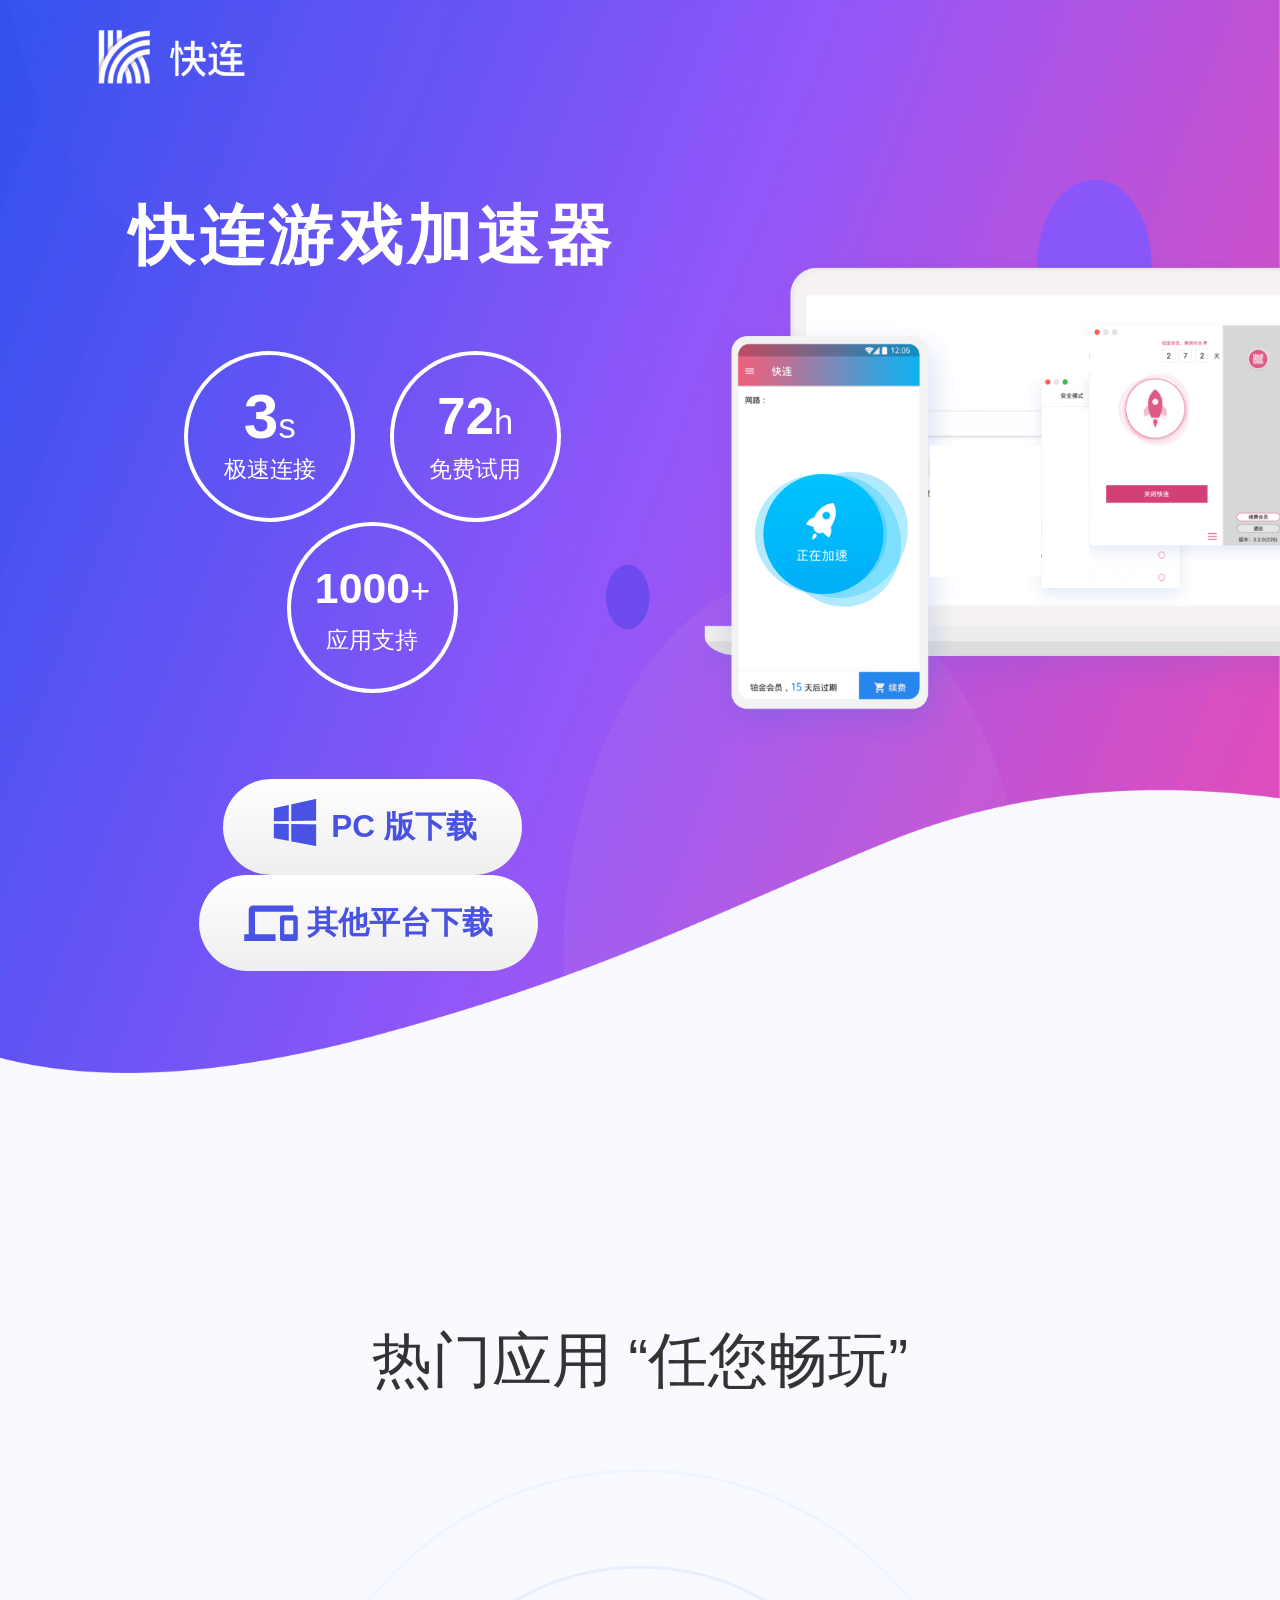
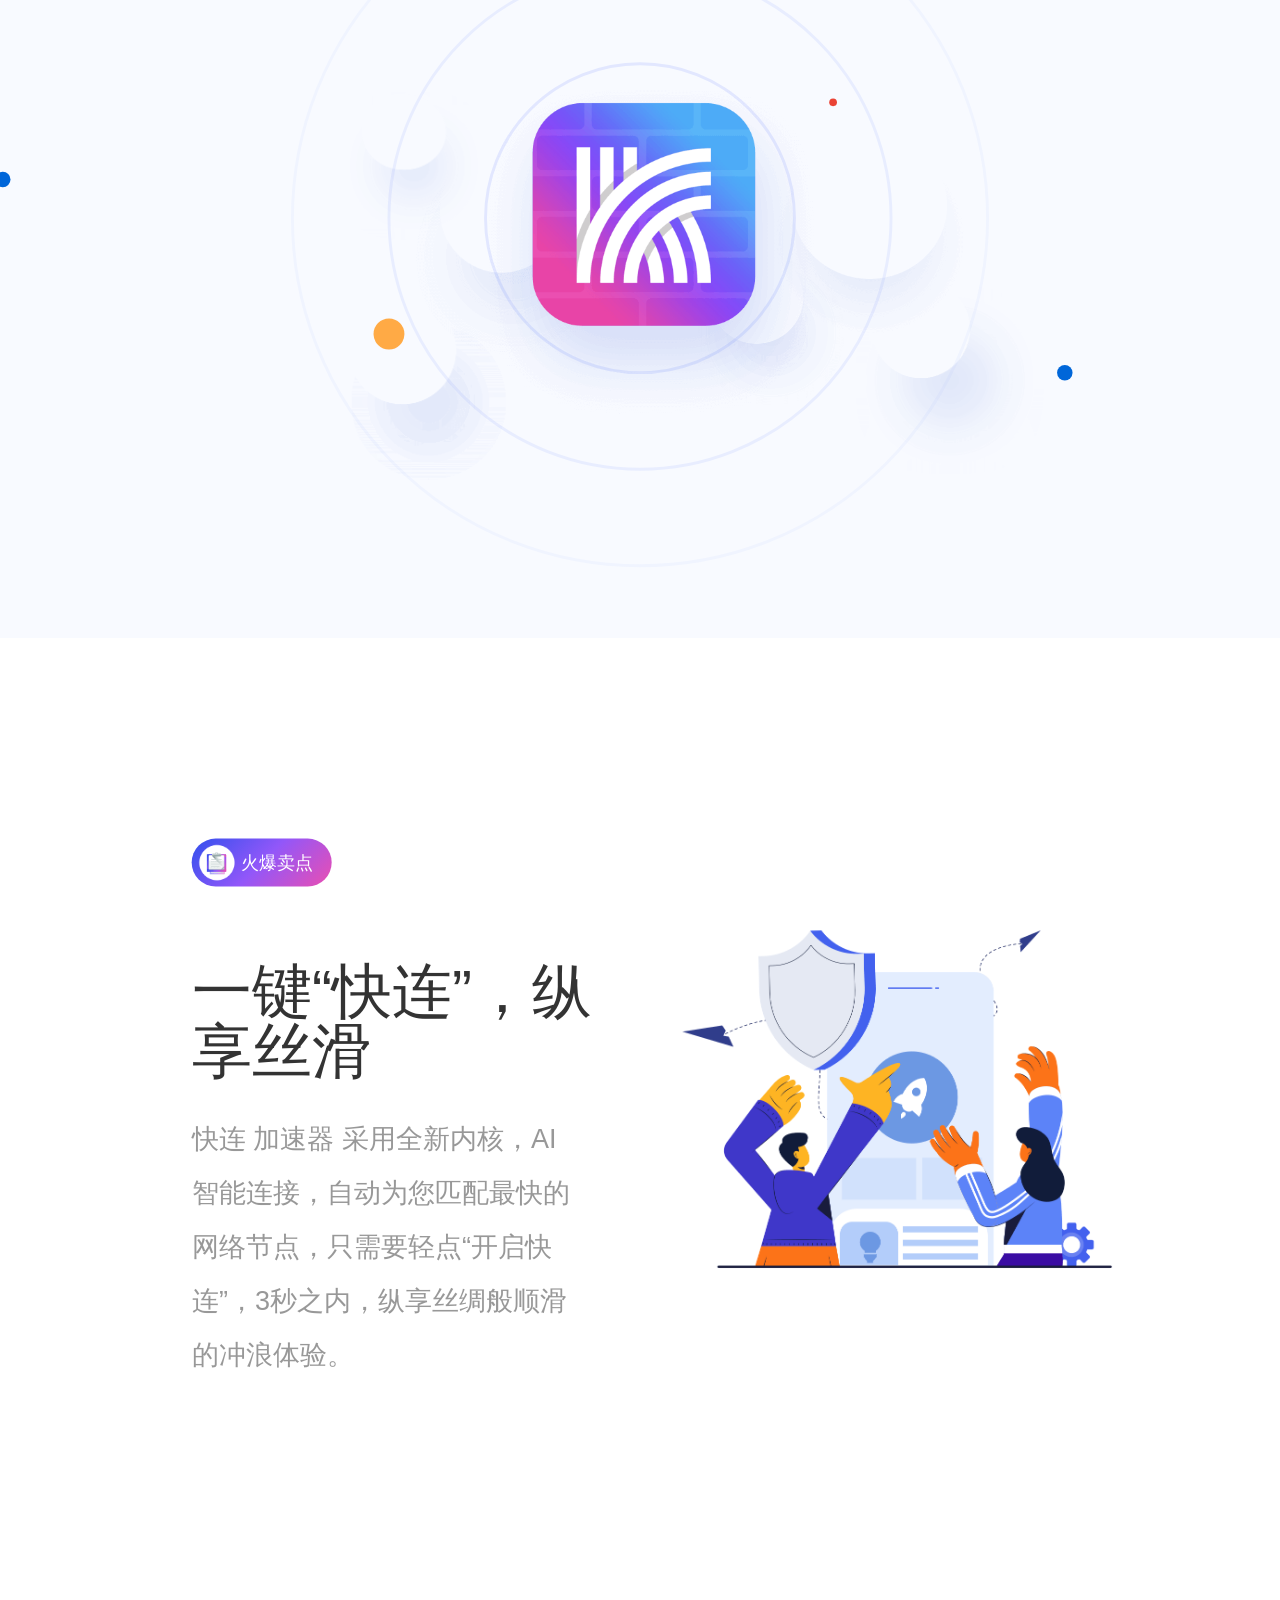
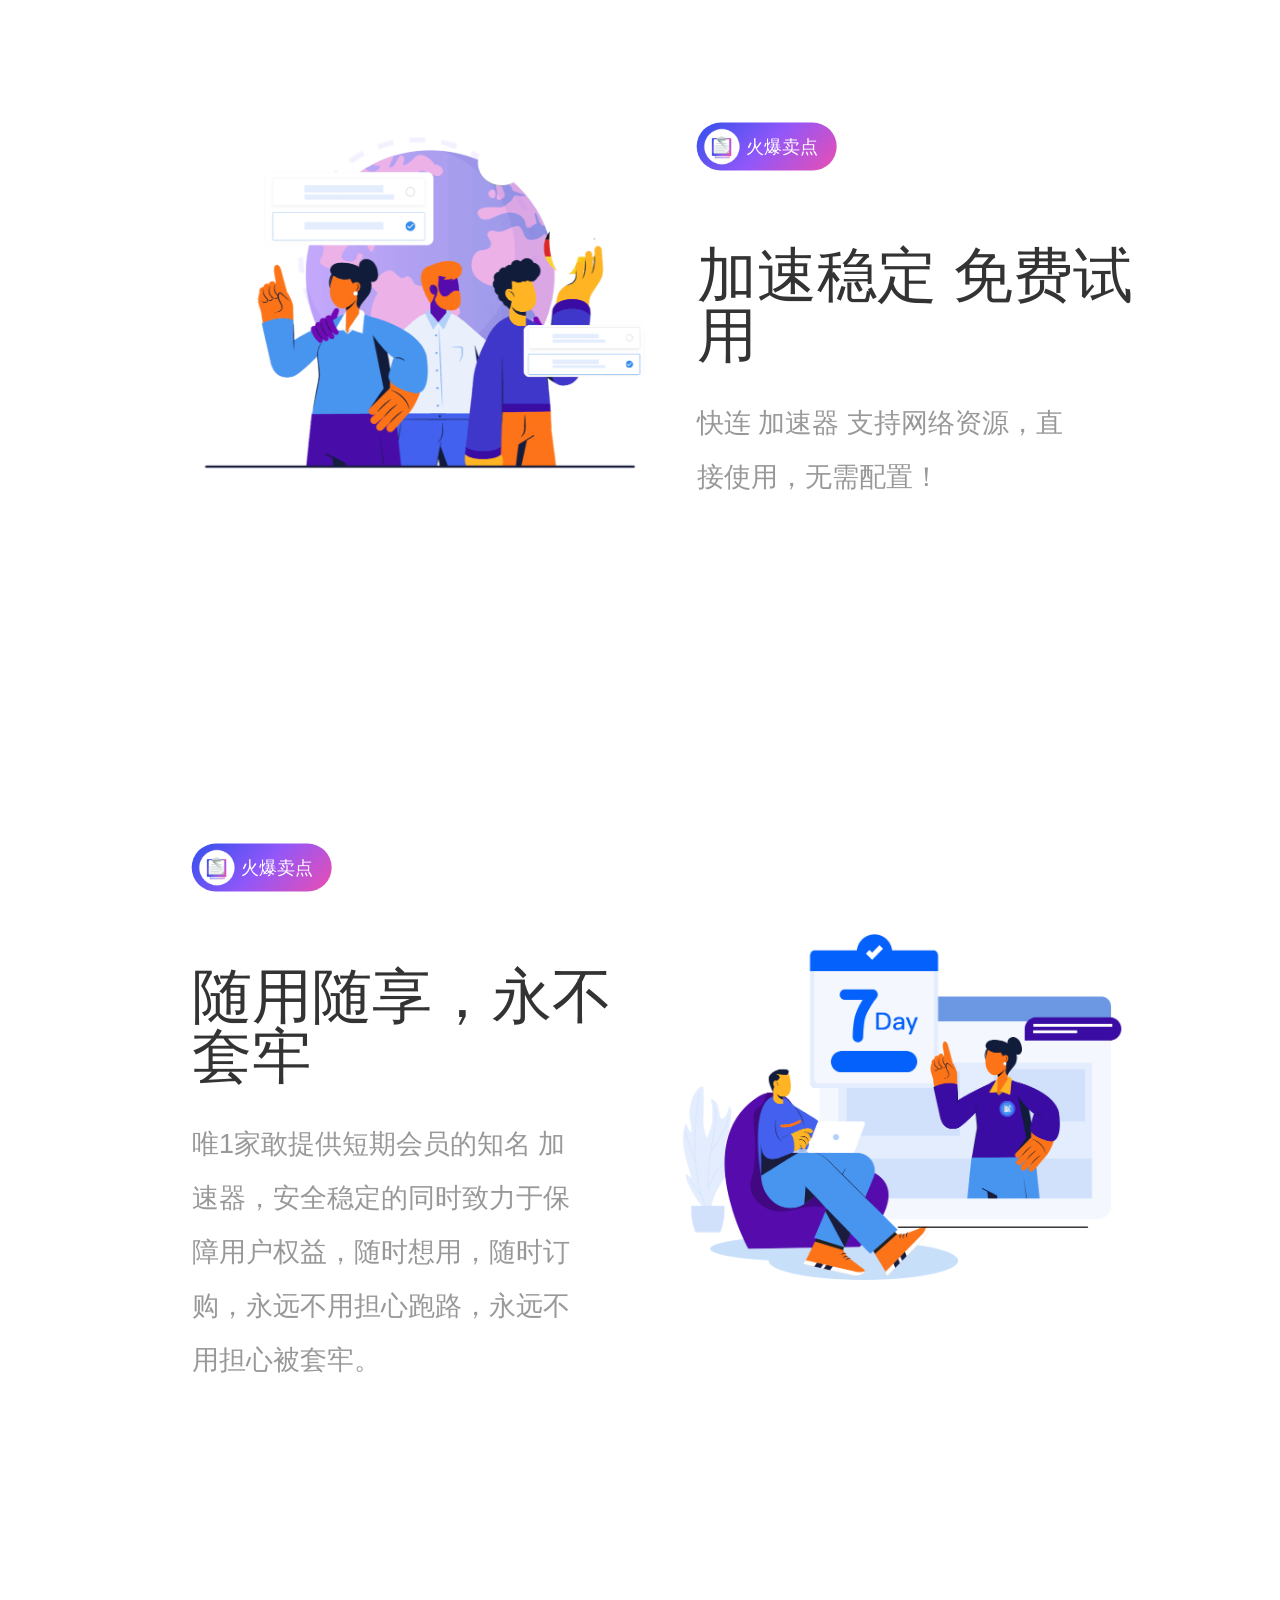
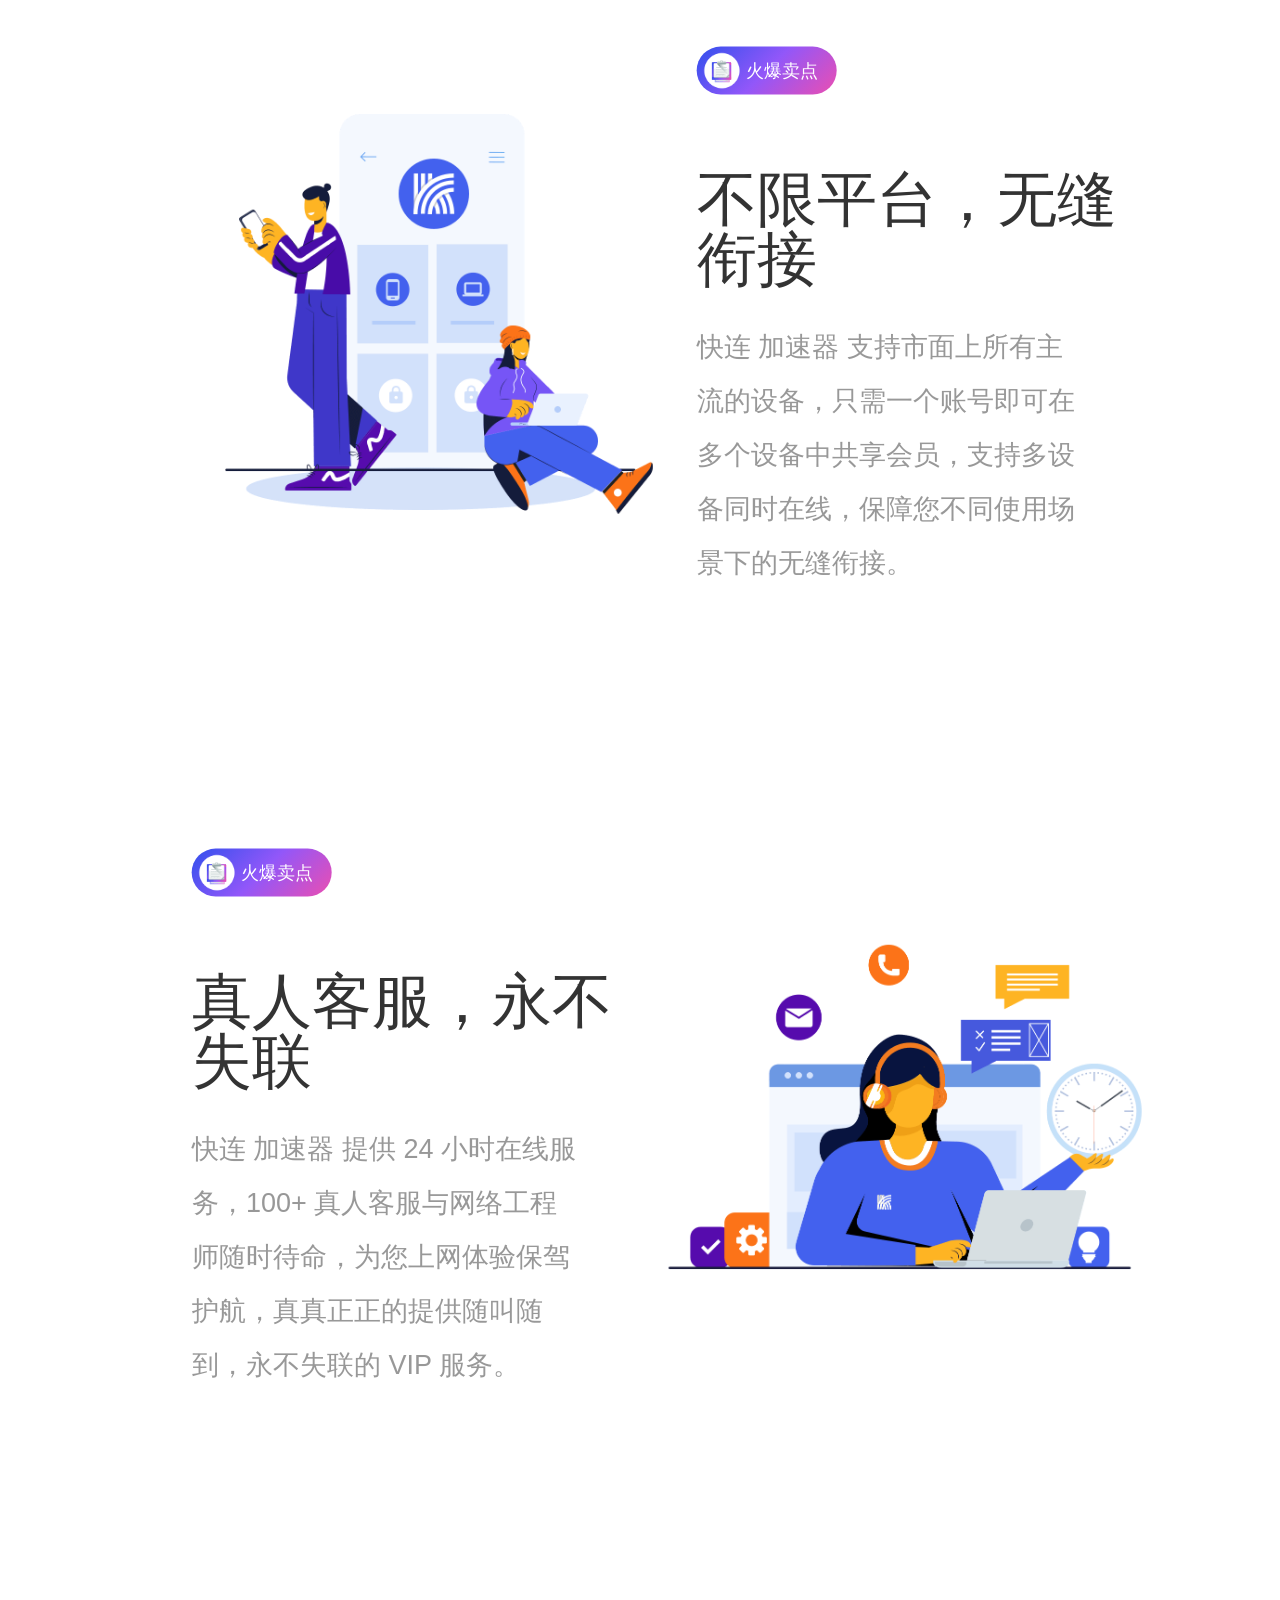
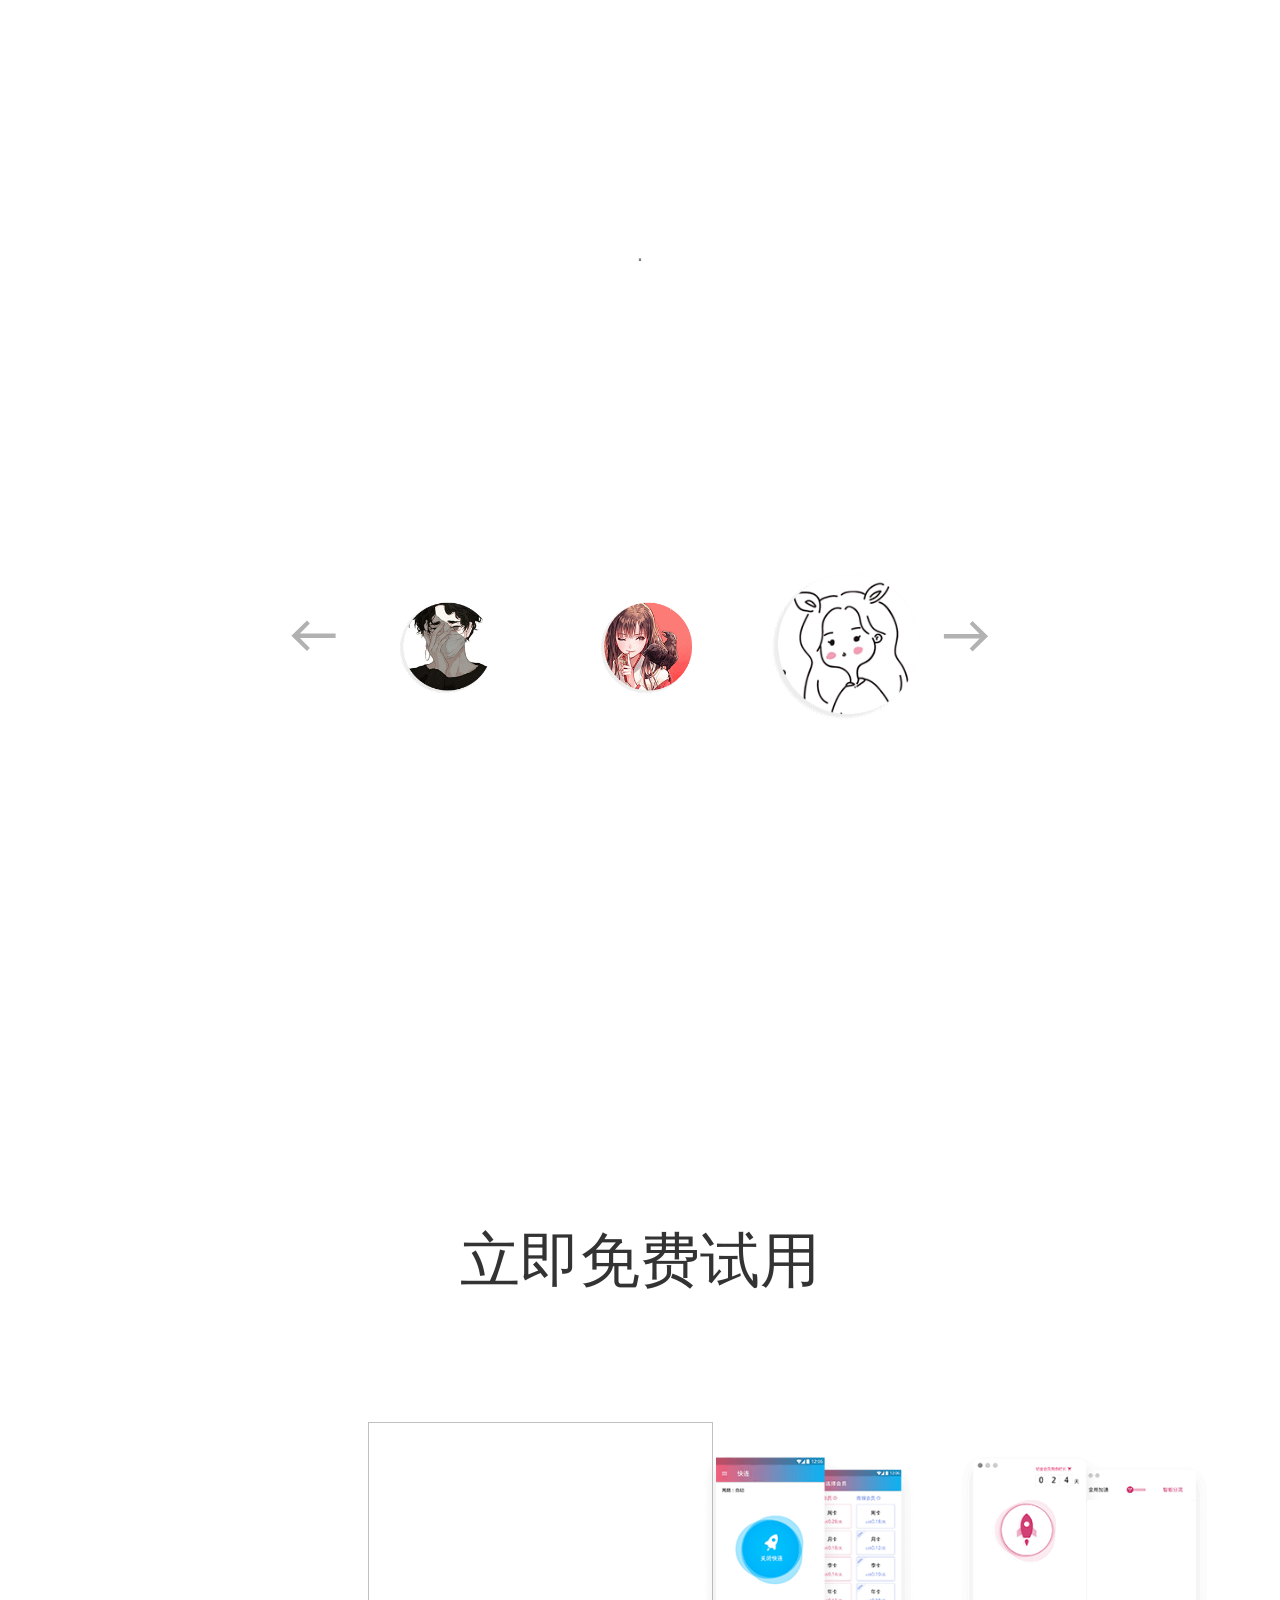
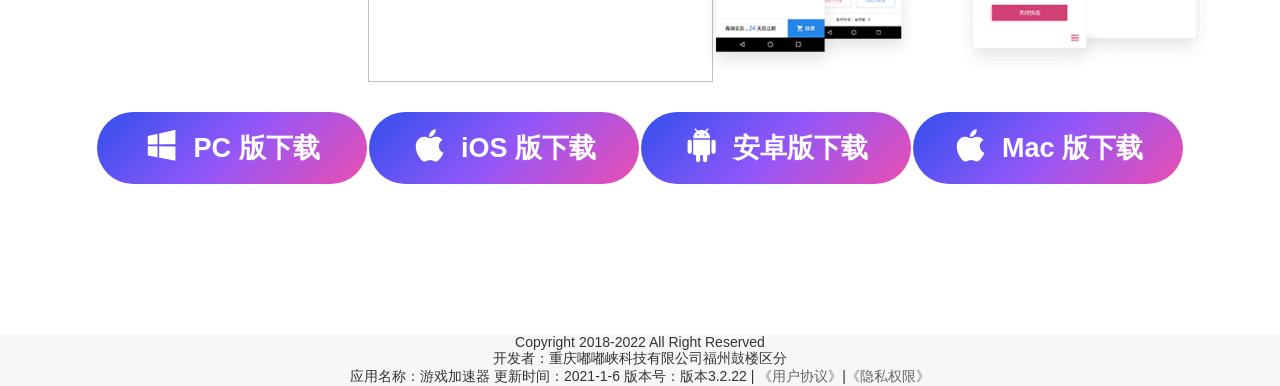
==== index.html @ 083ea627 "Update index.html" ====
<html class="windows desktop landscape sr" style="font-size: 93.15px;" lang="zh"><head><meta charset="utf-8"><meta http-equiv="X-UA-Compatible" content="IE=edge,chrome=1"><meta name="screen-orientation" content="portrait"><meta name="x5-orientation" content="portrait"><meta name="renderer" content="webkit|ie-comp"><meta name="msapplication-tap-highlight" content="no"><meta name="viewport" content="width=device-width,initial-scale=1,shrink-to-fit=no,user-scalable=no"><meta name="format-detection" ,="" content="telephone=no"><meta name="format-detection" ,="" content="email=no"><meta name="google-site-verification" content="od1JFi4vhZW6bXNRQPLc9A6O5u8bkLg1U3naqT_ZpIk"><meta http-equiv="Expires" content="0"><meta http-equiv="Pragma" content="no-cache"><meta http-equiv="Cache-Control" content="no-cache"><meta http-equiv="Cache" content="no-cache"><meta name="description" ,="" content="永远都能连上的科学上网工具，稳定运营超1200天，从未有一天中断过，20年国际通讯品牌，安全有保证"><meta name="keywords" ,="" content="lets加速器,lets 加速器,快连,快連,快连加速器,快连官网,快连加速器,科学上网,快联,永远都能连上,快速加速器,免费加速器,kuailian,加速器,VPS,free 加速器,open加速器"><meta name="og:description" ,="" content="永远都能连上的科学上网工具，稳定运营超1200天，从未有一天中断过，20年国际通讯品牌，安全有保证"><meta name="google" ,content="notranslate"><meta property="”og:title”" content="快连游戏加速器 | Lets加速器"><meta content="https://lets加速器.world/images/ietel.png" property="og:image"><link rel="apple-touch-icon" href="/img/lets_icon.png"><link rel="icon" href="/favicon.ico"><title>快连游戏加速器</title>

<link rel="preload" as="image" href="img/home_bg_tel.b431d3db.avif" media="(max-width: 768px)"><link rel="preload" as="image" href="img/home_bg_pc.c4ac6b37.png" media="(min-width: 1024px)"><meta name="facebook-domain-verification" content="7v7k0k8fp58yi60sxawv2yje52q4mx">

<link href="css/index.67e3a306.css" rel="stylesheet"><link rel="stylesheet" type="text/css" href="css/7538.39d5dd70.css"></head><body style="font-size: 12px; height: 100%;"><noscript>&lt;div style="position: fixed;top: 0;left: 0;right: 0;bottom: 0;z-index: 1000;width: 100%;height: 100%;padding-top: 200px;background-color: #fff"&gt;&lt;p style="font-size: 24px;text-align:center; padding: 20px 30px;"&gt;您的浏览器版本过低，请升级浏览器版本或使用谷歌浏览器访问&lt;/p&gt;&lt;/div&gt;</noscript><div id="app"><div data-v-3c236305="" class="wrapper" style="min-width: 768px;"><!----><div data-v-3c236305="" class="bg"></div><div data-v-7375897f="" data-v-3c236305="" class="header clearfix home-header"><div data-v-7375897f="" class="main-content"><a data-v-7375897f="" href="/" class="left logo"><img data-v-7375897f="" alt="LOGO" data-src="img/logo_word_zh.7d8620d0.png" src="img/logo_word_zh.7d8620d0.png" lazy="loaded"></a>

</div></div><div data-v-26ffa4c8="" data-v-3c236305="" class="main home-main zh"><div data-v-26ffa4c8="" class="main-content clearfix"><div data-v-26ffa4c8="" class="left"><h1 data-v-26ffa4c8="" class="slogon zh"> 快连游戏加速器  </h1><ul data-v-26ffa4c8="" class="desc"><li data-v-26ffa4c8=""><strong data-v-26ffa4c8="">3</strong>s <span data-v-26ffa4c8="">极速连接</span></li><li data-v-26ffa4c8=""><strong data-v-26ffa4c8="">72</strong>h <span data-v-26ffa4c8="">免费试用</span></li><li data-v-26ffa4c8=""><strong data-v-26ffa4c8="">1000</strong>+ <span data-v-26ffa4c8="">应用支持</span></li></ul><div data-v-26ffa4c8="" class="down-wrapper"><a data-v-26ffa4c8="" href="javascript:;" onclick="down();" class="down_windows btn-down trace-download"><i data-v-26ffa4c8="" class="icon-windows"></i><span data-v-26ffa4c8="">  PC 版下载 </span></a><a data-v-26ffa4c8="" href="javascript:;" onclick="down();" class="down-other btn-down"><img data-v-26ffa4c8="" src="img/phonelink.9925199c.svg" alt=""><span data-v-26ffa4c8=""> <!----> 其他平台下载 </span></a></div></div><div data-v-26ffa4c8=" href="javascript:;" onclick="down();" class="right"><!----><!----><div data-v-26ffa4c8="" class="appshow"><svg data-v-19ab5f6d="" data-v-26ffa4c8="" width="500pt" height="400pt" viewBox="0,0,650,400" preserveAspectRatio="xMidYMid meet" class="iehide showSvg app-svg"><svg data-v-19ab5f6d="" width="500pt" height="400pt" x="30pt" y="-70pt"><image data-v-19ab5f6d="" xlink:href="img/home_right_zh.60e1c05c.png" width="450pt" height="400pt" class="enimgsvg svgimage"></image></svg><svg data-v-19ab5f6d="" width="500pt" height="500pt" x="-90pt" y="-50pt" class="ellip"><defs data-v-19ab5f6d=""><linearGradient data-v-19ab5f6d="" id="readybot" x1="0%" y1="0%" x2="0%" y2="100%"><stop data-v-19ab5f6d="" offset="0%" style="stop-color: rgb(255, 112, 136);"></stop><stop data-v-19ab5f6d="" offset="100%" style="stop-color: rgb(250, 75, 102);"></stop></linearGradient></defs><defs data-v-19ab5f6d=""><linearGradient data-v-19ab5f6d="" id="successbot" x1="0%" y1="0%" x2="0%" y2="100%"><stop data-v-19ab5f6d="" offset="0%" style="stop-color: rgb(0, 195, 253); stop-opacity: 1;"></stop><stop data-v-19ab5f6d="" offset="100%" style="stop-color: rgb(0, 175, 248); stop-opacity: 1;"></stop></linearGradient></defs><g data-v-19ab5f6d="" class="ellipbox"><ellipse data-v-19ab5f6d="" cx="200pt" cy="200pt" rx="39.6pt" ry="36pt" fill="url(#successbot)" class="ellipop ellipop1"></ellipse><ellipse data-v-19ab5f6d="" cx="200pt" cy="200pt" rx="39.6pt" ry="36pt" fill="url(#successbot)" class="ellipop ellipop2"></ellipse><ellipse data-v-19ab5f6d="" cx="200pt" cy="200pt" rx="39.6pt" ry="36pt" fill="url(#successbot)" class="ellipop ellipop3"></ellipse></g><g data-v-19ab5f6d=""><circle data-v-19ab5f6d="" cx="200pt" cy="200pt" r="36pt" fill="url(#successbot)" class="elliptop"></circle><image data-v-19ab5f6d="" xlink:href="img/speeding.bc74876f.png" width="38pt" height="38pt" x="180pt" y="180pt" class="hiddensvg enimgsvg svgimage" style=""></image><text data-v-19ab5f6d="" cx="200pt" cy="200pt" dx="190pt" dy="210pt" fill="rgb(255,255,255)" font-size="30pt" class="showsvg" style="display: none;"> 0 </text></g></svg></svg></div></div></div></div><div data-v-3c236305="" class="app-ani"><div data-v-e5f3c122="" data-v-3c236305="" class="appAnimation pc"><h1 data-v-e5f3c122="" class="zh">热门应用 “任您畅玩”</h1><svg data-v-e5f3c122="" width="1000pt" height="500pt" viewBox="0,0,800,550" preserveAspectRatio="xMidYMid meet" class="iehide showSvg"><g data-v-e5f3c122="" class="blingcircle"><circle data-v-e5f3c122="" cx="300pt" cy="200pt" r="80pt" stroke-width="2" stroke="rgba(100,128,253,0.15)" fill="none"></circle><circle data-v-e5f3c122="" cx="300pt" cy="200pt" r="130pt" stroke-width="2" stroke="rgba(100,128,253,0.1)" fill="none"></circle><circle data-v-e5f3c122="" cx="300pt" cy="200pt" r="180pt" stroke-width="2" stroke="rgba(100,128,253,0.05)" fill="none"></circle></g><g data-v-e5f3c122="" class="bling blingcircle"><image data-v-e5f3c122="" xlink:href="img/speed_app_1.54d47b5a.png" x="-50pt" y="280pt" width="140pt" height="140pt" class="svgimage"><animate data-v-e5f3c122="" attributeName="x" attributeType="XML" repeatCount="1" keyTimes="0;1" values="260pt;-50pt" begin="2.5s" dur="1s" fill="freeze"></animate><animate data-v-e5f3c122="" attributeName="y" attributeType="XML" repeatCount="1" keyTimes="0;1" values="180pt;280pt" begin="2.5s" dur="1s" fill="freeze"></animate></image><image data-v-e5f3c122="" xlink:href="img/speed_app_2.5dd0814b.png" x="0pt" y="100pt" width="80pt" height="80pt" class="svgimage"><animate data-v-e5f3c122="" attributeName="x" attributeType="XML" repeatCount="1" keyTimes="0;1" values="260pt;0pt" begin="2.5s" dur="1s" fill="freeze"></animate><animate data-v-e5f3c122="" attributeName="y" attributeType="XML" repeatCount="1" keyTimes="0;1" values="160pt;100pt" begin="2.5s" dur="1s" fill="freeze"></animate></image><image data-v-e5f3c122="" xlink:href="img/speed_app_3.6b50eb2d.png" x="70pt" y="240pt" width="120pt" height="120pt" class="svgimage"><animate data-v-e5f3c122="" attributeName="x" attributeType="XML" repeatCount="1" keyTimes="0;1" values="260pt;70pt" begin="2.5s" dur="1s" fill="freeze"></animate><animate data-v-e5f3c122="" attributeName="y" attributeType="XML" repeatCount="1" keyTimes="0;1" values="160pt;160pt" begin="2.5s" dur="1s" fill="freeze"></animate></image><image data-v-e5f3c122="" xlink:href="img/speed_app_4.5829ddd5.png" x="400pt" y="280pt" width="90pt" height="90pt" class="svgimage"><animate data-v-e5f3c122="" attributeName="x" attributeType="XML" repeatCount="1" keyTimes="0;1" values="260pt;400pt" begin="2.5s" dur="1s" fill="freeze"></animate><animate data-v-e5f3c122="" attributeName="y" attributeType="XML" repeatCount="1" keyTimes="0;1" values="160pt;280pt" begin="2.5s" dur="1s" fill="freeze"></animate></image><image data-v-e5f3c122="" xlink:href="img/speed_app_5.217178c9.png" x="480pt" y="140pt" width="120pt" height="120pt" class="svgimage"><animate data-v-e5f3c122="" attributeName="x" attributeType="XML" repeatCount="1" keyTimes="0;1" values="260pt;480pt" begin="2.5s" dur="1s" fill="freeze"></animate><animate data-v-e5f3c122="" attributeName="y" attributeType="XML" repeatCount="1" keyTimes="0;1" values="160pt;140pt" begin="2.5s" dur="1s" fill="freeze"></animate></image><image data-v-e5f3c122="" xlink:href="img/speed_app_6.fdc25fa8.png" x="550pt" y="280pt" width="140pt" height="140pt" class="svgimage"><animate data-v-e5f3c122="" attributeName="x" attributeType="XML" repeatCount="1" keyTimes="0;1" values="260pt;550pt" begin="2.5s" dur="1s" fill="freeze"></animate><animate data-v-e5f3c122="" attributeName="y" attributeType="XML" repeatCount="1" keyTimes="0;1" values="160pt;280pt" begin="2.5s" dur="1s" fill="freeze"></animate></image></g><g data-v-e5f3c122="" class="bling blingcircle"><defs data-v-e5f3c122=""><linearGradient data-v-e5f3c122="" id="redbot" x1="0%" y1="0%" x2="0%" y2="100%"><stop data-v-e5f3c122="" offset="0%" style="stop-color: rgb(234, 67, 53);"></stop><stop data-v-e5f3c122="" offset="100%" style="stop-color: rgb(234, 67, 53);"></stop></linearGradient></defs><defs data-v-e5f3c122=""><linearGradient data-v-e5f3c122="" id="bluebot" x1="0%" y1="0%" x2="0%" y2="100%"><stop data-v-e5f3c122="" offset="0%" style="stop-color: rgb(0, 102, 217); stop-opacity: 1;"></stop><stop data-v-e5f3c122="" offset="100%" style="stop-color: rgb(0, 102, 217); stop-opacity: 1;"></stop></linearGradient></defs><defs data-v-e5f3c122=""><linearGradient data-v-e5f3c122="" id="yellowbot" x1="0%" y1="0%" x2="0%" y2="100%"><stop data-v-e5f3c122="" offset="0%" style="stop-color: rgb(255, 170, 69); stop-opacity: 1;"></stop><stop data-v-e5f3c122="" offset="100%" style="stop-color: rgb(255, 170, 69); stop-opacity: 1;"></stop></linearGradient></defs><circle data-v-e5f3c122="" cx="-30pt" cy="180pt" r="4pt" fill="url(#bluebot)" class="elliptop"><animate data-v-e5f3c122="" attributeName="x" attributeType="XML" repeatCount="1" keyTimes="0;1" values="200pt;40pt" begin="2.5s" dur="1s" fill="freeze"></animate><animate data-v-e5f3c122="" attributeName="y" attributeType="XML" repeatCount="1" keyTimes="0;1" values="200pt;100pt" begin="2.5s" dur="1s" fill="freeze"></animate></circle><circle data-v-e5f3c122="" cx="170pt" cy="260pt" r="8pt" fill="url(#yellowbot)" class="elliptop"><animate data-v-e5f3c122="" attributeName="x" attributeType="XML" repeatCount="1" keyTimes="0;1" values="200pt;40pt" begin="2.5s" dur="1s" fill="freeze"></animate><animate data-v-e5f3c122="" attributeName="y" attributeType="XML" repeatCount="1" keyTimes="0;1" values="200pt;210pt" begin="2.5s" dur="1s" fill="freeze"></animate></circle><circle data-v-e5f3c122="" cx="400pt" cy="140pt" r="2pt" fill="url(#redbot)" class="elliptop"><animate data-v-e5f3c122="" attributeName="x" attributeType="XML" repeatCount="1" keyTimes="0;1" values="200pt;40pt" begin="2.5s" dur="1s" fill="freeze"></animate><animate data-v-e5f3c122="" attributeName="y" attributeType="XML" repeatCount="1" keyTimes="0;1" values="200pt;210pt" begin="2.5s" dur="1s" fill="freeze"></animate></circle><circle data-v-e5f3c122="" cx="520pt" cy="280pt" r="4pt" fill="url(#bluebot)" class="elliptop"><animate data-v-e5f3c122="" attributeName="x" attributeType="XML" repeatCount="1" keyTimes="0;1" values="200pt;40pt" begin="2.5s" dur="1s" fill="freeze"></animate><animate data-v-e5f3c122="" attributeName="y" attributeType="XML" repeatCount="1" keyTimes="0;1" values="200pt;140pt" begin="2.5s" dur="1s" fill="freeze"></animate></circle></g><svg data-v-e5f3c122="" width="600pt" height="600pt" x="-2pt" class="ellip"><g data-v-e5f3c122=""><image data-v-e5f3c122="" xlink:href="img/appAnimation.a744ae10.png" width="180pt" height="180pt" x="218pt" y="126pt" class="hiddensvg enimgsvg svgimage"></image></g></svg></svg></div></div><div data-v-31a8f96c="" data-v-3c236305="" class="intro-wrapper"><div data-v-31a8f96c="" class="main-content clearfix"><div data-v-31a8f96c="" class="intro-item clearfix"><div data-v-31a8f96c="" class="left" data-sr-id="0" style="visibility: visible; opacity: 1; transform: matrix3d(1, 0, 0, 0, 0, 1, 0, 0, 0, 0, 1, 0, 0, 0, 0, 1); transition: opacity 0.5s linear 0.1s, transform 0.5s linear 0.1s;"><div data-v-31a8f96c="" class="desc-text"><div data-v-31a8f96c="" class="tip_btn"><img data-v-31a8f96c="" alt="" class="icon-desc-title" data-src="img/home_title_img.a9313b31.png" src="img/home_title_img.a9313b31.png" lazy="loaded"><span data-v-31a8f96c="">火爆卖点</span></div><h2 data-v-31a8f96c=""> 一键“快连”，纵享丝滑 </h2><p data-v-31a8f96c="">快连 加速器 采用全新内核，AI 智能连接，自动为您匹配最快的网络节点，只需要轻点“开启快连”，3秒之内，纵享丝绸般顺滑的冲浪体验。</p></div></div><div data-v-31a8f96c="" class="right" data-sr-id="6" style="visibility: visible; opacity: 1; transform: matrix3d(1, 0, 0, 0, 0, 1, 0, 0, 0, 0, 1, 0, 0, 0, 0, 1); transition: opacity 0.5s linear 0.1s, transform 0.5s linear 0.1s;"><img data-v-31a8f96c="" alt="" class="desc-img" data-src="img/home_introduce_1.4974b5ba.png" src="img/home_introduce_1.4974b5ba.png" lazy="loaded"></div></div><div data-v-31a8f96c="" class="intro-item clearfix"><div data-v-31a8f96c="" class="left" data-sr-id="2" style="visibility: visible; opacity: 1; transform: matrix3d(1, 0, 0, 0, 0, 1, 0, 0, 0, 0, 1, 0, 0, 0, 0, 1); transition: opacity 0.5s linear 0.1s, transform 0.5s linear 0.1s;"><img data-v-31a8f96c="" alt="" class="desc-img" data-src="img/home_introduce_2.8e9af5ce.png" src="img/home_introduce_2.8e9af5ce.png" lazy="loaded"></div><div data-v-31a8f96c="" class="right" data-sr-id="7" style="visibility: visible; opacity: 1; transform: matrix3d(1, 0, 0, 0, 0, 1, 0, 0, 0, 0, 1, 0, 0, 0, 0, 1); transition: opacity 0.5s linear 0.1s, transform 0.5s linear 0.1s;"><div data-v-31a8f96c="" class="desc-text"><div data-v-31a8f96c="" class="tip_btn"><img data-v-31a8f96c="" alt="" class="icon-desc-title" data-src="img/home_title_img.a9313b31.png" src="img/home_title_img.a9313b31.png" lazy="loaded"><span data-v-31a8f96c="">火爆卖点</span></div><h2 data-v-31a8f96c=""> 加速稳定 免费试用 </h2><p data-v-31a8f96c="">快连 加速器 支持网络资源，直接使用，无需配置！</p></div></div></div><div data-v-31a8f96c="" class="intro-item clearfix"><div data-v-31a8f96c="" class="left" data-sr-id="3" style="visibility: visible; opacity: 1; transform: matrix3d(1, 0, 0, 0, 0, 1, 0, 0, 0, 0, 1, 0, 0, 0, 0, 1); transition: opacity 0.5s linear 0.1s, transform 0.5s linear 0.1s;"><div data-v-31a8f96c="" class="desc-text"><div data-v-31a8f96c="" class="tip_btn"><img data-v-31a8f96c="" alt="" class="icon-desc-title" data-src="img/home_title_img.a9313b31.png" src="img/home_title_img.a9313b31.png" lazy="loaded"><span data-v-31a8f96c="">火爆卖点</span></div><h2 data-v-31a8f96c=""> 随用随享，永不套牢 </h2><p data-v-31a8f96c="">唯1家敢提供短期会员的知名 加速器，安全稳定的同时致力于保障用户权益，随时想用，随时订购，永远不用担心跑路，永远不用担心被套牢。</p></div></div><div data-v-31a8f96c="" class="right" data-sr-id="8" style="visibility: visible; opacity: 1; transform: matrix3d(1, 0, 0, 0, 0, 1, 0, 0, 0, 0, 1, 0, 0, 0, 0, 1); transition: opacity 0.5s linear 0.1s, transform 0.5s linear 0.1s;"><img data-v-31a8f96c="" alt="" class="desc-img" data-src="img/home_introduce_3.63497ff8.png" src="img/home_introduce_3.63497ff8.png" lazy="loaded"></div></div><div data-v-31a8f96c="" class="intro-item clearfix"><div data-v-31a8f96c="" class="left" data-sr-id="4" style="visibility: visible; opacity: 1; transform: matrix3d(1, 0, 0, 0, 0, 1, 0, 0, 0, 0, 1, 0, 0, 0, 0, 1); transition: opacity 0.5s linear 0.1s, transform 0.5s linear 0.1s;"><img data-v-31a8f96c="" alt="" class="desc-img" data-src="img/home_introduce_4.82a6475d.png" src="img/home_introduce_4.82a6475d.png" lazy="loaded"></div><div data-v-31a8f96c="" class="right" data-sr-id="9" style="visibility: visible; opacity: 1; transform: matrix3d(1, 0, 0, 0, 0, 1, 0, 0, 0, 0, 1, 0, 0, 0, 0, 1); transition: opacity 0.5s linear 0.1s, transform 0.5s linear 0.1s;"><div data-v-31a8f96c="" class="desc-text"><div data-v-31a8f96c="" class="tip_btn"><img data-v-31a8f96c="" alt="" class="icon-desc-title" data-src="img/home_title_img.a9313b31.png" src="img/home_title_img.a9313b31.png" lazy="loaded"><span data-v-31a8f96c="">火爆卖点</span></div><h2 data-v-31a8f96c=""> 不限平台，无缝衔接 </h2><p data-v-31a8f96c="">快连 加速器 支持市面上所有主流的设备，只需一个账号即可在多个设备中共享会员，支持多设备同时在线，保障您不同使用场景下的无缝衔接。</p></div></div></div><div data-v-31a8f96c="" class="intro-item clearfix"><div data-v-31a8f96c="" class="left" data-sr-id="5" style="visibility: visible; opacity: 1; transform: matrix3d(1, 0, 0, 0, 0, 1, 0, 0, 0, 0, 1, 0, 0, 0, 0, 1); transition: opacity 0.5s linear 0.1s, transform 0.5s linear 0.1s;"><div data-v-31a8f96c="" class="desc-text"><div data-v-31a8f96c="" class="tip_btn"><img data-v-31a8f96c="" alt="" class="icon-desc-title" data-src="img/home_title_img.a9313b31.png" src="img/home_title_img.a9313b31.png" lazy="loaded"><span data-v-31a8f96c="">火爆卖点</span></div><h2 data-v-31a8f96c=""> 真人客服，永不失联 </h2><p data-v-31a8f96c="">快连 加速器 提供 24 小时在线服务，100+ 真人客服与网络工程师随时待命，为您上网体验保驾护航，真真正正的提供随叫随到，永不失联的 VIP 服务。</p></div></div><div data-v-31a8f96c="" class="right" data-sr-id="10" style="visibility: visible; opacity: 1; transform: matrix3d(1, 0, 0, 0, 0, 1, 0, 0, 0, 0, 1, 0, 0, 0, 0, 1); transition: opacity 0.5s linear 0.1s, transform 0.5s linear 0.1s;"><img data-v-31a8f96c="" alt="" class="desc-img" data-src="img/home_introduce_5.8e475357.png" src="img/home_introduce_5.8e475357.png" lazy="loaded"></div></div></div></div><div data-v-016479be="" data-v-3c236305="" class="comments">










<div data-v-016479be="" class="main-content clearfix"><h3 data-v-016479be="" class="com-title"></h3><div data-v-d639ac9a="" data-v-016479be="" class="carousel-wrapper pc-comments-car"><p data-v-d639ac9a="" class="comments"> . </p><div data-v-d639ac9a="" class="carousel-container"><span data-v-d639ac9a="" class="nav-arrow car-left" style=""></span><span data-v-d639ac9a="" class="nav-arrow car-right" style=""></span><div data-v-d639ac9a="" class="carousel-ul-wrapper"><ul data-v-d639ac9a="" class="carousel-content clearfix" style="transition-duration: 0ms; transform: translate3d(-2802.8px, 0px, 0px);"><li data-v-d639ac9a="" data-index="0" class="carousel-item " style="width: 200.2px;"><img data-v-d639ac9a="" data-src="img/user23.aa99821e.png" alt="" src="[data-uri]" lazy="loading"></li><li data-v-d639ac9a="" data-index="1" class="carousel-item " style="width: 200.2px;"><img data-v-d639ac9a="" data-src="img/user24.128f163e.png" alt="" src="[data-uri]" lazy="loading"></li><li data-v-d639ac9a="" data-index="2" class="carousel-item " style="width: 200.2px;"><img data-v-d639ac9a="" data-src="img/user25.1308ce31.png" alt="" src="img/user25.1308ce31.png" lazy="loaded"></li><li data-v-d639ac9a="" data-index="3" class="carousel-item " style="width: 200.2px;"><img data-v-d639ac9a="" data-src="img/user26.37e9655f.png" alt="" src="img/user26.37e9655f.png" lazy="loaded"></li><li data-v-d639ac9a="" data-index="4" class="carousel-item " style="width: 200.2px;"><img data-v-d639ac9a="" data-src="img/user27.5fd5315a.png" alt="" src="img/user27.5fd5315a.png" lazy="loaded"></li><li data-v-d639ac9a="" data-index="5" class="carousel-item " style="width: 200.2px;"><img data-v-d639ac9a="" data-src="img/user1.0fd2c123.png" alt="" src="img/user1.0fd2c123.png" lazy="loaded"></li><li data-v-d639ac9a="" data-index="6" class="carousel-item " style="width: 200.2px;"><img data-v-d639ac9a="" data-src="img/user2.271e2df4.png" alt="" src="img/user2.271e2df4.png" lazy="loaded"></li><li data-v-d639ac9a="" data-index="7" class="carousel-item " style="width: 200.2px;"><img data-v-d639ac9a="" data-src="img/user3.b2b6e2bf.png" alt="" src="img/user3.b2b6e2bf.png" lazy="loaded"></li><li data-v-d639ac9a="" data-index="8" class="carousel-item " style="width: 200.2px;"><img data-v-d639ac9a="" data-src="img/user4.44d69148.png" alt="" src="img/user4.44d69148.png" lazy="loaded"></li><li data-v-d639ac9a="" data-index="9" class="carousel-item " style="width: 200.2px;"><img data-v-d639ac9a="" data-src="img/user5.cf98eb06.png" alt="" src="img/user5.cf98eb06.png" lazy="loaded"></li><li data-v-d639ac9a="" data-index="10" class="carousel-item " style="width: 200.2px;"><img data-v-d639ac9a="" data-src="img/user6.3b31a4df.png" alt="" src="img/user6.3b31a4df.png" lazy="loaded"></li><li data-v-d639ac9a="" data-index="11" class="carousel-item " style="width: 200.2px;"><img data-v-d639ac9a="" data-src="img/user7.18073fb1.png" alt="" src="img/user7.18073fb1.png" lazy="loaded"></li><li data-v-d639ac9a="" data-index="12" class="carousel-item " style="width: 200.2px;"><img data-v-d639ac9a="" data-src="img/user8.95971777.png" alt="" src="img/user8.95971777.png" lazy="loaded"></li><li data-v-d639ac9a="" data-index="13" class="carousel-item " style="width: 200.2px;"><img data-v-d639ac9a="" data-src="img/user9.047278e0.png" alt="" src="img/user9.047278e0.png" lazy="loaded"></li><li data-v-d639ac9a="" data-index="14" class="carousel-item " style="width: 200.2px;"><img data-v-d639ac9a="" data-src="img/user10.6b40927c.png" alt="" src="img/user10.6b40927c.png" lazy="loaded"></li><li data-v-d639ac9a="" data-index="15" class="carousel-item " style="width: 200.2px;"><img data-v-d639ac9a="" data-src="img/user11.9d7fc03f.png" alt="" src="img/user11.9d7fc03f.png" lazy="loaded"></li><li data-v-d639ac9a="" data-index="16" class="carousel-item active" style="width: 200.2px;"><img data-v-d639ac9a="" data-src="img/user12.950c84cd.png" alt="" src="img/user12.950c84cd.png" lazy="loaded"></li><li data-v-d639ac9a="" data-index="17" class="carousel-item " style="width: 200.2px;"><img data-v-d639ac9a="" data-src="img/user13.7f3a3afc.png" alt="" src="img/user13.7f3a3afc.png" lazy="loaded"></li><li data-v-d639ac9a="" data-index="18" class="carousel-item " style="width: 200.2px;"><img data-v-d639ac9a="" data-src="img/user14.2e788516.png" alt="" src="img/user14.2e788516.png" lazy="loaded"></li><li data-v-d639ac9a="" data-index="19" class="carousel-item " style="width: 200.2px;"><img data-v-d639ac9a="" data-src="img/user15.eb438d1b.png" alt="" src="img/user15.eb438d1b.png" lazy="loaded"></li><li data-v-d639ac9a="" data-index="20" class="carousel-item " style="width: 200.2px;"><img data-v-d639ac9a="" data-src="img/user16.179eb67a.png" alt="" src="img/user16.179eb67a.png" lazy="loaded"></li><li data-v-d639ac9a="" data-index="21" class="carousel-item " style="width: 200.2px;"><img data-v-d639ac9a="" data-src="img/user17.a5ec284d.png" alt="" src="img/user17.a5ec284d.png" lazy="loaded"></li><li data-v-d639ac9a="" data-index="22" class="carousel-item " style="width: 200.2px;"><img data-v-d639ac9a="" data-src="img/user18.2f11ea9a.png" alt="" src="img/user18.2f11ea9a.png" lazy="loaded"></li><li data-v-d639ac9a="" data-index="23" class="carousel-item " style="width: 200.2px;"><img data-v-d639ac9a="" data-src="img/user19.d315a72d.png" alt="" src="img/user19.d315a72d.png" lazy="loaded"></li><li data-v-d639ac9a="" data-index="24" class="carousel-item " style="width: 200.2px;"><img data-v-d639ac9a="" data-src="img/user20.a9c5f533.png" alt="" src="img/user20.a9c5f533.png" lazy="loaded"></li><li data-v-d639ac9a="" data-index="25" class="carousel-item " style="width: 200.2px;"><img data-v-d639ac9a="" data-src="img/user21.ab0ec0c3.png" alt="" src="img/user21.ab0ec0c3.png" lazy="loaded"></li><li data-v-d639ac9a="" data-index="26" class="carousel-item " style="width: 200.2px;"><img data-v-d639ac9a="" data-src="img/user22.22733e87.png" alt="" src="img/user22.22733e87.png" lazy="loaded"></li><li data-v-d639ac9a="" data-index="27" class="carousel-item " style="width: 200.2px;"><img data-v-d639ac9a="" data-src="img/user23.aa99821e.png" alt="" src="img/user23.aa99821e.png" lazy="loaded"></li><li data-v-d639ac9a="" data-index="28" class="carousel-item " style="width: 200.2px;"><img data-v-d639ac9a="" data-src="img/user24.128f163e.png" alt="" src="img/user24.128f163e.png" lazy="loaded"></li><li data-v-d639ac9a="" data-index="29" class="carousel-item " style="width: 200.2px;"><img data-v-d639ac9a="" data-src="img/user25.1308ce31.png" alt="" src="img/user25.1308ce31.png" lazy="loaded"></li><li data-v-d639ac9a="" data-index="30" class="carousel-item " style="width: 200.2px;"><img data-v-d639ac9a="" data-src="img/user26.37e9655f.png" alt="" src="img/user26.37e9655f.png" lazy="loaded"></li><li data-v-d639ac9a="" data-index="31" class="carousel-item " style="width: 200.2px;"><img data-v-d639ac9a="" data-src="img/user27.5fd5315a.png" alt="" src="img/user27.5fd5315a.png" lazy="loaded"></li><li data-v-d639ac9a="" data-index="32" class="carousel-item " style="width: 200.2px;"><img data-v-d639ac9a="" data-src="img/user1.0fd2c123.png" alt="" src="img/user1.0fd2c123.png" lazy="loaded"></li><li data-v-d639ac9a="" data-index="33" class="carousel-item " style="width: 200.2px;"><img data-v-d639ac9a="" data-src="img/user2.271e2df4.png" alt="" src="img/user2.271e2df4.png" lazy="loaded"></li><li data-v-d639ac9a="" data-index="34" class="carousel-item " style="width: 200.2px;"><img data-v-d639ac9a="" data-src="img/user3.b2b6e2bf.png" alt="" src="img/user3.b2b6e2bf.png" lazy="loaded"></li><li data-v-d639ac9a="" data-index="35" class="carousel-item " style="width: 200.2px;"><img data-v-d639ac9a="" data-src="img/user4.44d69148.png" alt="" src="img/user4.44d69148.png" lazy="loaded"></li><li data-v-d639ac9a="" data-index="36" class="carousel-item " style="width: 200.2px;"><img data-v-d639ac9a="" data-src="img/user5.cf98eb06.png" alt="" src="img/user5.cf98eb06.png" lazy="loaded"></li></ul></div></div><div data-v-d639ac9a="" class="user-info"><p data-v-d639ac9a=""></p><p data-v-d639ac9a=""></p></div></div><div data-v-016479be="" class="cont"><h3 data-v-016479be="">立即免费试用</h3><div data-v-016479be="" class="down-bot-wrapper"><div data-v-016479be="" class="down-item"><img data-v-016479be="" alt="" class="app-img" data-src="img/winpro-zh.6174ae51.png" src="img/winpro-zh.6174ae51.png" lazy="loaded"><a data-v-016479be="" href="javascript:;" onclick="down();" class="down_windows btn-down trace-download"><i data-v-016479be="" href="javascript:;" onclick="down();" class="icon-windows"></i><span data-v-016479be="">PC 版下载</span></a></div><div data-v-016479be="" class="down-item"><img data-v-016479be="" alt="" class="app-img" data-  lazy="loaded"><a data-v-016479be="" href="javascript:;" onclick="down();" class="btn-down down_ios trace-download"><i data-v-016479be="" class="icon-ios"></i><span data-v-016479be="">iOS 版下载</span></a></div><div data-v-016479be="" class="down-item"><img data-v-016479be="" alt="" class="app-img" data-src="img/an-zh.1f96710c.png" src="img/an-zh.1f96710c.png" lazy="loaded"><a data-v-016479be="" href="javascript:;" onclick="down();" class="down_android btn-down trace-download"><i data-v-016479be="" class="icon-android"></i><span data-v-016479be="">安卓版下载</span></a></div><div data-v-016479be=""class="down-item"><img data-v-016479be="" alt="" class="app-img" data-src="img/mac-zh.ce7d014a.png" src="img/mac-zh.ce7d014a.png" lazy="loaded"><a data-v-016479be="" href="javascript:;" onclick="down();" class="down_mac btn-down trace-download"><i data-v-016479be="" class="icon-ios"></i><span data-v-016479be="">Mac 版下载</span></a></div></div></div></div>




       </div>
      </div>
     </div>
    </div>
   </div>
   <div style="text-align: center;font-size: 14px;">
	<footer class="footer1">
		<p>Copyright 2018-2022 All Right Reserved</p><p></p>
		<p>开发者：重庆嘟嘟峡科技有限公司福州鼓楼区分
		<p>应用名称：游戏加速器 更新时间：2021-1-6 版本号：版本3.2.22 | <a href="service-agreement.html">《用户协议》</a>|<a href="privacy-agreement.html">《隐私权限》</a></p>
	</footer>
	<script>function down(){window.location.href='https://pub-b978efeee5f74796b091da96ca739efb.r2.dev/latest_H25_X64.exe';}</script>

</body></html>
---- css/index.67e3a306.css ----
html.desktop #app>div{min-width:768PX}html.mobile #app{max-width:768PX;margin:0 auto}#app{text-align:center;color:#333}#app img{-webkit-user-drag:none}a,abbr,acronym,address,applet,article,aside,audio,b,big,blockquote,body,canvas,caption,center,cite,code,dd,del,details,dfn,div,dl,dt,em,embed,fieldset,figcaption,figure,footer,form,h1,h2,h3,h4,h5,h6,header,hgroup,html,i,iframe,img,ins,kbd,label,legend,li,mark,menu,nav,object,ol,output,p,pre,q,ruby,s,samp,section,small,span,strike,strong,sub,summary,sup,table,tbody,td,tfoot,th,thead,time,tr,tt,u,ul,var,video{margin:0;padding:0;border:0;vertical-align:baseline}*{box-sizing:border-box}article,aside,details,figcaption,figure,footer,header,hgroup,menu,nav,section{display:block}ol,ul{list-style:none}blockquote,q{quotes:none}blockquote:after,blockquote:before,q:after,q:before{content:"";content:none}table{border-collapse:collapse;border-spacing:0}html{color:#333;-webkit-tap-highlight-color:transparent;touch-action:manipulation}::selection{background-color:#b3d4fc;text-shadow:none}ul{margin:0;padding:0}li{list-style:none}.clearfix:after,.clearfix:before{content:" ";display:table}.clearfix:after{clear:both}body{font-family:Helvetica,Charter,PingFang SC,Microsoft YaHei,Arial,sans-serif;background-color:#f7f7f7;font-size:12PX}a{color:#666;text-decoration:none}.fl{float:left}.fr{float:right}.al{text-align:left}.ac{text-align:center}.ar{text-align:right}.hide{display:none}body .grecaptcha-badge{visibility:hidden!important}@font-face{font-family:Letsvpn-home;src:url([data-uri]);src:url([data-uri]#iefix) format("embedded-opentype"),url([data-uri]) format("truetype"),url([data-uri]) format("woff"),url(../font/Letsvpn-home.f72eb732.svg) format("svg");font-weight:400;font-style:normal;font-display:block}[class*=" icon-"],[class^=icon-]{font-family:Letsvpn-home!important;speak:none;font-style:normal;font-weight:400;font-variant:normal;text-transform:none;line-height:1;-webkit-font-smoothing:antialiased;-moz-osx-font-smoothing:grayscale}.icon-username:before{content:"\21"}.icon-password:before{content:"\22"}.icon-eye-2:before{content:"\23"}.icon-eye:before{content:"\24"}.icon-setting:before{content:"\25"}.icon-close:before{content:"\26"}.icon-user:before{content:"\27"}.icon-computer:before{content:"\28"}.icon-add:before{content:"\29"}.icon-Phone:before{content:"\2a"}.icon-lock:before{content:"\2b"}.icon-del:before{content:"\2c"}.icon-more:before{content:"\2d"}.icon-exit:before{content:"\2e"}.icon-device:before{content:"\2f"}.icon-refund:before{content:"\30"}.icon-mail:before{content:"\31"}.icon-buy:before{content:"\32"}.icon-more-2:before{content:"\33"}.icon-global:before{content:"\34"}.icon-burger:before{content:"\35"}.icon-windows:before{content:"\36"}.icon-macos:before{content:"\37"}.icon-android:before{content:"\38"}.icon-ios:before{content:"\39"}@media screen and (max-width:768px){#intercom-container.intercom-namespace .intercom-1lsduxe,.intercom-lightweight-app .intercom-lightweight-app-launcher{bottom:40PX}}.ls--alert-wrapper[data-v-6c48b52c]{position:fixed;top:0;left:0;right:0;bottom:0;background-color:rgba(0,0,0,.7);z-index:99999999}.ls--alert-wrapper.hidemask[data-v-6c48b52c]{background-color:transparent}.ls--alert-wrapper .ls--alert-box[data-v-6c48b52c]{width:7.24638rem;padding:.32206rem;border-radius:.09662rem;background-color:#fff;position:absolute;top:50%;left:50%;-webkit-transform:translate(-50%,-50%);transform:translate(-50%,-50%);box-sizing:border-box}.ls--alert-wrapper .ls--alert-box .icon-close[data-v-6c48b52c]{font-size:.28986rem;cursor:pointer;position:absolute;top:.24155rem;right:.24155rem}.ls--alert-wrapper .ls--alert-box .title[data-v-6c48b52c]{font-size:.27375rem;font-weight:500;margin:.16103rem 0;color:#333;text-align:left}.ls--alert-wrapper .ls--alert-box .content[data-v-6c48b52c]{font-size:.22544rem;color:#676767;text-align:left;line-height:1.8;margin-top:.32206rem}.ls--alert-wrapper .ls--alert-box .btn-box[data-v-6c48b52c]{width:100%;margin-top:.48309rem;text-align:right}.ls--alert-wrapper .ls--alert-box .btn-box button[data-v-6c48b52c]{min-width:1.61031rem;padding:.12882rem .19324rem;font-weight:400;border:none;outline:none;border-radius:.06441rem;font-size:.22544rem;display:inline-block;text-align:center;cursor:pointer;margin:.16103rem .19324rem}.ls--alert-wrapper .ls--alert-box .btn-box .left-btn[data-v-6c48b52c]{background-color:transparent;border:.0161rem solid #dcdfe6;color:#606266}.ls--alert-wrapper .ls--alert-box .btn-box .left-btn[data-v-6c48b52c]:hover{background-color:#f3f5fa}.ls--alert-wrapper .ls--alert-box .btn-box .right-btn[data-v-6c48b52c]{background:#409eff;color:#fff}.ls--alert-wrapper.m .ls--alert-box[data-v-6c48b52c]{width:8.69565rem;padding:.48309rem;border-radius:.19324rem}.ls--alert-wrapper.m .ls--alert-box .icon-close[data-v-6c48b52c]{font-size:.43478rem;top:.24155rem;right:.24155rem}.ls--alert-wrapper.m .ls--alert-box .title[data-v-6c48b52c]{font-size:.43478rem;font-weight:500;margin:.24155rem 0;color:#333;text-align:left}.ls--alert-wrapper.m .ls--alert-box .content[data-v-6c48b52c]{font-size:.38647rem;color:#676767;text-align:left;line-height:1.8;margin-top:.48309rem}.ls--alert-wrapper.m .ls--alert-box .btn-box[data-v-6c48b52c]{width:100%;margin-top:.72464rem;text-align:right}.ls--alert-wrapper.m .ls--alert-box .btn-box button[data-v-6c48b52c]{min-width:2.41546rem;padding:.19324rem .28986rem;font-weight:400;border:none;outline:none;border-radius:.09662rem;font-size:.33816rem;display:inline-block;text-align:center;margin:30 .28986rem;letter-spacing:.02415rem}.ls--alert-wrapper.m .ls--alert-box .btn-box .left-btn[data-v-6c48b52c]{border:.02657rem solid #dcdfe6}.ls--alert-wrapper .ls--alert--activity[data-v-6c48b52c]{width:5.7971rem;position:absolute;top:50%;left:50%;-webkit-transform:translate(-50%,-50%);transform:translate(-50%,-50%);box-sizing:border-box;border-radius:.04831rem;text-align:center}.ls--alert-wrapper .ls--alert--activity .content[data-v-6c48b52c]{width:100%}.ls--alert-wrapper .ls--alert--activity .content img[data-v-6c48b52c]{width:100%;display:block}.ls--alert-wrapper .ls--alert--activity .btn-close[data-v-6c48b52c]{width:.57971rem;height:.57971rem;background:url(image/closeBtn.be305748.png);background-size:100% 100%;margin-top:.32206rem;display:inline-block}.ls--alert-wrapper.m .ls--alert--activity[data-v-6c48b52c]{width:6.76329rem}.ls--alert-wrapper.m .btn-close[data-v-6c48b52c]{width:.67633rem;height:.67633rem;margin-top:.24155rem;display:inline-block}
---- css/7538.39d5dd70.css ----
.main-content[data-v-7375897f]{margin:0 auto}.header[data-v-7375897f]{width:100%;padding:.32206rem 1.0467rem;position:relative;z-index:90;background:-webkit-linear-gradient(330deg,#3150ed,#3150ed 30%,#682cdc 50%,#db38df 90%,#db38df);background:linear-gradient(120deg,#3150ed,#3150ed 30%,#682cdc 50%,#db38df 90%,#db38df)}.header .left[data-v-7375897f]{color:#fff;text-decoration:none;float:left;font-size:.32206rem}.header .left img[data-v-7375897f]{width:2.38325rem;height:.57971rem;display:inline-block;vertical-align:middle}.header .right[data-v-7375897f]{float:right;font-size:.22544rem}.header .right .ritem[data-v-7375897f]{display:inline-block;padding:.08052rem .19324rem;color:#c692e9;margin:0 .16103rem;vertical-align:middle}.header .right .ritem[data-v-7375897f]:hover{color:#fff}.header .right .btn-login[data-v-7375897f]{display:inline-block;border:.0161rem solid hsla(0,0%,100%,.15);border-radius:.32206rem;padding:.08052rem .16103rem;font-weight:400;font-style:normal;touch-action:manipulation;background:transparent}.header .right .btn-login img[data-v-7375897f]{width:.24155rem;height:.37037rem;display:inline-block;font-size:0;vertical-align:middle}.header .right .btn-login span[data-v-7375897f]{font-size:.22544rem;display:inline-block;color:#f6f6f6;vertical-align:middle;margin-left:.16103rem}.header .right .btn-login[data-v-7375897f]:hover{background:hsla(0,0%,100%,.15)}.scan-down[data-v-7375897f]{position:relative}.scan-down .scan-content[data-v-7375897f]{display:none;position:absolute;top:100%;margin-top:.08052rem;left:50%;-webkit-transform:translateX(-50%);transform:translateX(-50%);width:2.19002rem;background:#fff;padding:.12077rem .04831rem;border-radius:.09662rem;box-shadow:0 .08052rem .16103rem rgba(0,0,0,.2);text-align:center}.scan-down .scan-content[data-v-7375897f]:after{content:"";position:absolute;display:block;width:0;height:0;border-color:transparent;border-style:solid;border-width:.16103rem;top:-.12882rem;left:50%;-webkit-transform:translateX(-50%);transform:translateX(-50%);border-top-width:0;border-bottom-color:#fff}.scan-down .scan-content img[data-v-7375897f]{width:1.85185rem;height:1.85185rem;display:block;margin:0 auto}.scan-down .scan-content .stitle[data-v-7375897f]{font-size:.19324rem;display:block;border-bottom:.02415rem dashed #eee;color:#333;margin-top:.08052rem;padding-bottom:.08052rem}.scan-down .scan-content .stip[data-v-7375897f]{display:block;font-size:.20129rem;-webkit-transform:scale(.8);transform:scale(.8);color:#999;font-style:italic;padding-top:.08052rem}.scan-down:hover .scan-content[data-v-7375897f]{display:block}.showSvg[data-v-19ab5f6d]{width:1.77134rem;-webkit-transform:translateZ(0);transform:translateZ(0)}.showSvg .blingcircle[data-v-19ab5f6d]{-webkit-transform-origin:50% 50%;transform-origin:50% 50%;-webkit-animation:tobig-19ab5f6d 2s linear infinite;animation:tobig-19ab5f6d 2s linear infinite}.showSvg .ellip .ellipbox[data-v-19ab5f6d]{-webkit-transform:translateX(-.3%);transform:translateX(-.3%)}.showSvg .ellip .ellipbox .ellipop[data-v-19ab5f6d]{-webkit-transform-origin:203pt 202pt;transform-origin:203pt 202pt;opacity:.3;filter:alpha(opacity=30)}.showSvg .ellip .ellipbox .ellipop.ellipop1[data-v-19ab5f6d]{-webkit-animation:tocircle-19ab5f6d 4s linear infinite;animation:tocircle-19ab5f6d 4s linear infinite}.showSvg .ellip .ellipbox .ellipop.ellipop2[data-v-19ab5f6d]{-webkit-transform:rotate(135deg) translate(-1.2%,-1%);transform:rotate(135deg) translate(-1.2%,-1%);-webkit-animation:tocircle-19ab5f6d 2s linear infinite;animation:tocircle-19ab5f6d 2s linear infinite}.showSvg .ellip .ellipbox .ellipop.ellipop3[data-v-19ab5f6d]{-webkit-transform:rotate(75deg) translate(1.5%,-1.2%);transform:rotate(75deg) translate(1.5%,-1.2%);-webkit-animation:tocircle-19ab5f6d 5s linear infinite;animation:tocircle-19ab5f6d 5s linear infinite}.showSvg .ellip .elliptop[data-v-19ab5f6d]{opacity:1;filter:alpha(opacity=100)}@-webkit-keyframes tocircle-19ab5f6d{0%{-webkit-transform:rotate(0deg);transform:rotate(0deg)}to{-webkit-transform:rotate(1turn);transform:rotate(1turn)}}@keyframes tocircle-19ab5f6d{0%{-webkit-transform:rotate(0deg);transform:rotate(0deg)}to{-webkit-transform:rotate(1turn);transform:rotate(1turn)}}@-webkit-keyframes tobig-19ab5f6d{0%{-webkit-transform:scale(.9);transform:scale(.9)}50%{-webkit-transform:scale(1);transform:scale(1)}to{-webkit-transform:scale(.9);transform:scale(.9)}}@keyframes tobig-19ab5f6d{0%{-webkit-transform:scale(.9);transform:scale(.9)}50%{-webkit-transform:scale(1);transform:scale(1)}to{-webkit-transform:scale(.9);transform:scale(.9)}}.main[data-v-26ffa4c8]{width:100%;position:relative;padding:.32206rem 1.12721rem .80515rem;overflow:hidden;min-height:11.51369rem}.left[data-v-26ffa4c8]{float:left;padding-top:.5153rem;width:50%;z-index:1}.right[data-v-26ffa4c8]{float:right;width:50%;position:relative}.right .rightBg-img[data-v-26ffa4c8]{position:absolute;width:8.72786rem;height:7.56844rem;margin:0 auto;top:.48309rem;left:0}.right .rightBg-img img[data-v-26ffa4c8]{width:100%}.right .speedimg-IE[data-v-26ffa4c8]{position:absolute;z-index:2;width:1.77134rem;top:2.73752rem;left:.64412rem;margin:0 auto}.right .speedimg-IE .static-img[data-v-26ffa4c8]{display:block;width:100%}.right .appshow[data-v-26ffa4c8]{position:relative;z-index:2;width:8.72786rem;height:7.56844rem;padding-top:.80515rem;margin:0 auto}.right .appshow .app-svg[data-v-26ffa4c8]{width:100%;height:100%}.slogon[data-v-26ffa4c8]{font-size:.57971rem;font-weight:700;position:relative;z-index:1;letter-spacing:0;text-align:center;letter-spacing:normal;color:#fff}.slogon.zh[data-v-26ffa4c8]{font-size:.70048rem;letter-spacing:.04831rem}.desc[data-v-26ffa4c8]{position:relative;z-index:1;color:#fff;text-align:center;padding:0;margin-top:.7649rem}.desc li[data-v-26ffa4c8]{width:1.83575rem;height:1.83575rem;font-size:.37037rem;border:.04831rem solid #fff;border-radius:1.83575rem;text-align:center;margin:0 .18519rem;display:inline-block;position:relative;padding-top:.27375rem;vertical-align:middle}.desc li strong[data-v-26ffa4c8]{line-height:.781rem}.desc li:first-child strong[data-v-26ffa4c8]{font-size:.66828rem;font-weight:700}.desc li:nth-child(2) strong[data-v-26ffa4c8]{font-size:.5475rem;font-weight:700}.desc li:nth-child(3) strong[data-v-26ffa4c8]{font-size:.45894rem;font-weight:700}.desc li span[data-v-26ffa4c8]{font-size:.24155rem;position:absolute;left:50%;width:100%;-webkit-transform:translateX(-50%);transform:translateX(-50%);display:block;bottom:.35427rem}.main.ru .desc li[data-v-26ffa4c8]{width:1.99678rem;height:1.99678rem}.main.ru .desc li:first-child span[data-v-26ffa4c8],.main.ru .desc li:nth-child(2) span[data-v-26ffa4c8],.main.ru .desc li:nth-child(3) span[data-v-26ffa4c8]{font-size:.20934rem}.main.en .desc li:first-child span[data-v-26ffa4c8]{font-size:.19324rem}.main.en .desc li:nth-child(2) span[data-v-26ffa4c8],.main.en .desc li:nth-child(3) span[data-v-26ffa4c8]{font-size:.20934rem}.down-wrapper[data-v-26ffa4c8]{position:relative;z-index:1;text-align:center;margin-top:.91787rem}.down-wrapper .btn-down[data-v-26ffa4c8]{min-width:2.97907rem;max-width:7.24638rem;padding:.22544rem .48309rem;text-align:center;color:#4853e3;background:-webkit-linear-gradient(top,#fff,#eee);background:linear-gradient(180deg,#fff,#eee);border-radius:.80515rem;display:inline-block;font-weight:700;font-size:.30596rem;margin:0 .16103rem}.down-wrapper .btn-down i[data-v-26ffa4c8]{margin-right:.09662rem;display:inline-block;vertical-align:middle;position:relative;bottom:.05636rem;font-size:.57971rem}.down-wrapper .btn-down span[data-v-26ffa4c8]{display:inline-block;vertical-align:middle;font-size:.33816rem;font-weight:700}.down-wrapper .btn-down span strong[data-v-26ffa4c8]{display:block;font-size:.19324rem;font-weight:400}.down-wrapper .btn-down[data-v-26ffa4c8]:hover{background:#f5f5f5}.down-wrapper .down-other[data-v-26ffa4c8]{margin-left:.08052rem;cursor:pointer}.down-wrapper .down-other span[data-v-26ffa4c8]{vertical-align:middle}.down-wrapper .down-other img[data-v-26ffa4c8]{width:.57971rem;height:.57971rem;display:inline-block;vertical-align:middle;margin-right:.09662rem}.main.ru .appshow[data-v-26ffa4c8]{padding-top:0}.main.ru .down-wrapper .btn-down i[data-v-26ffa4c8]{font-size:.48309rem;top:-.03221rem;position:relative}.main.ru .down-wrapper .btn-down span[data-v-26ffa4c8]{font-size:.30596rem}.main.ru .down-wrapper .down-other img[data-v-26ffa4c8]{width:.48309rem;height:.48309rem}@media screen and (max-width:1024px){.main.ru .desc li[data-v-26ffa4c8]{width:1.93237rem;height:1.93237rem}.main.ru .desc li:first-child span[data-v-26ffa4c8],.main.ru .desc li:nth-child(2) span[data-v-26ffa4c8],.main.ru .desc li:nth-child(3) span[data-v-26ffa4c8]{font-size:.16103rem}.down-wrapper .btn-down i[data-v-26ffa4c8]{font-size:.43478rem}.down-wrapper .btn-down span[data-v-26ffa4c8],.down-wrapper .down-other span[data-v-26ffa4c8]{font-size:.28986rem}.down-wrapper .down-other img[data-v-26ffa4c8]{width:.43478rem;height:.43478rem}.right .appshow[data-v-26ffa4c8]{width:7.92271rem}}.appAnimation.pc[data-v-e5f3c122]{width:100%;height:9.83897rem;padding-bottom:1.28824rem}.appAnimation.pc h1[data-v-e5f3c122]{font-size:.64412rem;text-align:center;font-weight:400}.appAnimation.pc .showSvg[data-v-e5f3c122]{margin-top:.32206rem}.appAnimation.mobile h1[data-v-e5f3c122]{font-size:.64412rem;text-align:center;font-weight:400}.appAnimation.mobile .en[data-v-e5f3c122],.appAnimation.mobile .ru[data-v-e5f3c122]{font-size:.64412rem;padding:0 .16103rem}.appAnimation.mobile .showSvg[data-v-e5f3c122]{padding-bottom:.64412rem}.showSvg[data-v-e5f3c122]{width:100%;height:100%;-webkit-transform:translateZ(0);transform:translateZ(0)}.showSvg .blingcircle[data-v-e5f3c122]{-webkit-transform-origin:50% 50%;transform-origin:50% 50%;-webkit-animation:tobig-e5f3c122 2s linear infinite;animation:tobig-e5f3c122 2s linear infinite}.showSvg .ellip .ellipbox[data-v-e5f3c122]{-webkit-transform:translateX(-.3%);transform:translateX(-.3%)}.showSvg .ellip .ellipbox .ellipop[data-v-e5f3c122]{-webkit-transform-origin:203pt 202pt;transform-origin:203pt 202pt;opacity:.3;filter:alpha(opacity=30)}.showSvg .ellip .ellipbox .ellipop.ellipop1[data-v-e5f3c122]{-webkit-animation:tocircle-e5f3c122 4s linear infinite;animation:tocircle-e5f3c122 4s linear infinite}.showSvg .ellip .ellipbox .ellipop.ellipop2[data-v-e5f3c122]{-webkit-transform:rotate(135deg) translate(-1.2%,-1%);transform:rotate(135deg) translate(-1.2%,-1%);-webkit-animation:tocircle-e5f3c122 2s linear infinite;animation:tocircle-e5f3c122 2s linear infinite}.showSvg .ellip .ellipbox .ellipop.ellipop3[data-v-e5f3c122]{-webkit-transform:rotate(75deg) translate(1.5%,-1.2%);transform:rotate(75deg) translate(1.5%,-1.2%);-webkit-animation:tocircle-e5f3c122 5s linear infinite;animation:tocircle-e5f3c122 5s linear infinite}.showSvg .ellip .elliptop[data-v-e5f3c122]{opacity:1;filter:alpha(opacity=100)}@-webkit-keyframes tocircle-e5f3c122{0%{-webkit-transform:rotate(0deg);transform:rotate(0deg)}to{-webkit-transform:rotate(1turn);transform:rotate(1turn)}}@keyframes tocircle-e5f3c122{0%{-webkit-transform:rotate(0deg);transform:rotate(0deg)}to{-webkit-transform:rotate(1turn);transform:rotate(1turn)}}@-webkit-keyframes tobig-e5f3c122{0%{-webkit-transform:scale(.9);transform:scale(.9)}50%{-webkit-transform:scale(1);transform:scale(1)}to{-webkit-transform:scale(.9);transform:scale(.9)}}@keyframes tobig-e5f3c122{0%{-webkit-transform:scale(.9);transform:scale(.9)}50%{-webkit-transform:scale(1);transform:scale(1)}to{-webkit-transform:scale(.9);transform:scale(.9)}}@media screen and (max-width:1024px){.appAnimation.pc[data-v-e5f3c122]{width:100%;height:8.85668rem}}.intro-wrapper[data-v-31a8f96c]{position:relative;z-index:2;padding-left:2.06119rem;padding-right:1.48953rem;padding-top:1.52979rem;text-align:left;overflow-x:hidden;background-color:#fff}.intro-wrapper .intro-item[data-v-31a8f96c]{margin-bottom:1.52979rem;height:7.08535rem}.intro-wrapper .intro-item .left[data-v-31a8f96c]{float:left;width:50%;height:100%;position:relative}.intro-wrapper .intro-item .left:nth-child(2n) .desc-text[data-v-31a8f96c]{padding-left:.32206rem;padding-right:0}.intro-wrapper .intro-item .left:nth-child(odd) .desc-text[data-v-31a8f96c]{padding-left:0;padding-right:.32206rem}.intro-wrapper .intro-item .right[data-v-31a8f96c]{float:right;width:50%;height:100%;position:relative}.intro-wrapper .intro-item .right:nth-child(2n) .desc-text[data-v-31a8f96c]{padding-left:.32206rem;padding-right:0}.intro-wrapper .intro-item .right:nth-child(odd) .desc-text[data-v-31a8f96c]{padding-left:0;padding-right:.32206rem}.intro-wrapper h2[data-v-31a8f96c]{color:#333;text-align:left;margin-bottom:.32206rem;font-weight:400;position:relative;line-height:.64412rem;padding-top:.80515rem;font-size:.64412rem}.intro-wrapper p[data-v-31a8f96c]{font-size:.28986rem;line-height:2;color:#333;opacity:.5;padding-right:.64412rem}.intro-wrapper .desc-text[data-v-31a8f96c]{width:100%;position:absolute;top:50%;left:50%;-webkit-transform:translate(-50%,-50%);transform:translate(-50%,-50%)}.intro-wrapper .desc-text .tip_btn[data-v-31a8f96c]{display:inline-block;background:-webkit-linear-gradient(135deg,#eb4eb1,#9257f9 50%,#3150ed);background:linear-gradient(315deg,#eb4eb1,#9257f9 50%,#3150ed);color:#fff;border-radius:.72464rem;padding:.06441rem .07246rem}.intro-wrapper .desc-text .tip_btn img[data-v-31a8f96c]{width:.38647rem;height:.38647rem;display:inline-block;vertical-align:middle}.intro-wrapper .desc-text .tip_btn span[data-v-31a8f96c]{margin-left:.07246rem;padding-right:.12882rem;font-size:.19324rem;display:inline-block;vertical-align:middle}.intro-wrapper .desc-img[data-v-31a8f96c]{width:100%;position:absolute;top:50%;left:50%;-webkit-transform:translate(-50%,-50%);transform:translate(-50%,-50%)}.carousel-wrapper[data-v-d639ac9a]{padding:0 .60386rem}.carousel-container[data-v-d639ac9a]{width:100%;overflow:hidden;position:relative;padding:0 .72464rem}.carousel-container .carousel-ul-wrapper[data-v-d639ac9a]{overflow-x:hidden}.carousel-container ul[data-v-d639ac9a]{white-space:nowrap}.carousel-container ul li[data-v-d639ac9a],.carousel-container ul[data-v-d639ac9a]{-webkit-transition-property:-webkit-transform;transition-property:-webkit-transform;transition-property:transform;transition-property:transform,-webkit-transform}.carousel-container ul li[data-v-d639ac9a]{text-align:center;display:inline-block;vertical-align:middle}.carousel-container ul li img[data-v-d639ac9a]{width:50%;display:inline-block}.carousel-container ul li.active img[data-v-d639ac9a]{width:80%}.carousel-container .nav-arrow[data-v-d639ac9a]{background:url(/img/arrow.0545f43c.svg) no-repeat 50%;background-size:100% 100%;width:.72464rem;height:.72464rem;display:block;position:absolute;top:50%;opacity:.3;z-index:10;cursor:pointer;margin-top:-.16103rem}.carousel-container .nav-arrow.car-left[data-v-d639ac9a]{left:0;-webkit-transform:translateY(-50%) rotate(180deg);transform:translateY(-50%) rotate(180deg)}.carousel-container .nav-arrow.car-right[data-v-d639ac9a]{right:0;-webkit-transform:translateY(-50%);transform:translateY(-50%)}.carousel-container .nav-arrow[data-v-d639ac9a]:hover{opacity:.5}.user-info[data-v-d639ac9a]{margin-top:.60386rem;min-height:1.20773rem}.user-info p[data-v-d639ac9a]:first-child{font-size:.43478rem;color:#333;font-weight:700;margin-bottom:.24155rem}.user-info p[data-v-d639ac9a]:last-child{font-size:.28986rem;color:#747d87}.comments[data-v-d639ac9a]{height:2.17391rem;margin-bottom:.96618rem;color:#747d87;text-align:center;font-size:.31401rem;padding:0 .24155rem;line-height:.57971rem}.comments[data-v-016479be]{padding-top:1.22383rem;padding-bottom:1.61031rem;background:#fff;text-align:center}.comments .com-title[data-v-016479be]{font-size:.64412rem;font-weight:400;margin-bottom:1.28824rem;color:#333}.pc-comments-car[data-v-016479be]{width:65%;margin:0 auto}.cont[data-v-016479be]{text-align:center;margin-top:2.33494rem;padding:0 1.0306rem}.cont h3[data-v-016479be]{font-size:.64412rem;font-weight:400;margin-bottom:1.28824rem}.cont .down-item[data-v-016479be]{width:25%;display:inline-block;text-align:center;line-height:0}.cont .down-item .app-img[data-v-016479be]{width:3.7037rem;height:2.78583rem;margin:0 auto;margin-bottom:.32206rem;display:block}.cont .btn-down[data-v-016479be]{position:relative;font-size:.28986rem;font-weight:700;width:2.89855rem;height:.77295rem;min-width:65%;display:inline-block;background:#3a8bf1;background:-webkit-linear-gradient(135deg,#eb4eb1,#9257f9 50%,#3150ed);background:linear-gradient(315deg,#eb4eb1,#9257f9 50%,#3150ed);color:#fff;border-radius:.45894rem;line-height:.77295rem;margin:0 auto;text-align:center}.cont .btn-down span[data-v-016479be]{margin-left:.15298rem}.cont .btn-down i[data-v-016479be]{display:inline-block;vertical-align:middle;position:relative;font-size:.37842rem;bottom:.05636rem}.cont .btn-down[data-v-016479be]:hover{opacity:.9}.pc-comments-car .comments{font-size:.2496rem;min-height:1.22383rem;height:auto;margin-bottom:.91787rem}.pc-comments-car .user-info{margin-top:0}.pc-comments-car .user-info p:first-child{color:#000;font-size:.28986rem;font-weight:500;margin:.16103rem 0}.pc-comments-car .user-info p:last-child{font-size:.22544rem;color:#747d87}.ls--dropdown[data-v-3e701f38]{position:relative;z-index:1000;display:inline-block}.ls--dropdown .ls--dropdown-menu[data-v-3e701f38]{box-shadow:0 .02415rem .16908rem 0 rgba(13,5,9,.15);background:#fff;position:absolute;top:100%;margin-top:.16103rem;left:50%;-webkit-transform:translateX(-50%);transform:translateX(-50%);padding:.08052rem 0;text-align:center;min-width:1.61031rem;border-radius:.07246rem}.ls--dropdown .ls--dropdown-menu .ls--dropdown-menu-item[data-v-3e701f38]{padding:.16103rem 0;font-size:.22544rem;color:#2e88e7;cursor:pointer;-webkit-user-select:none;user-select:none;white-space:nowrap}.ls--dropdown .ls--dropdown-menu .ls--dropdown-menu-item[data-v-3e701f38]:hover{background:rgba(46,136,231,.1)}.ls--dropdown.top .ls--dropdown-menu[data-v-3e701f38]{box-shadow:0 -.02415rem .16908rem 0 rgba(13,5,9,.15);position:absolute;top:auto;bottom:100%;margin-bottom:.04831rem}.ls-select-lng[data-v-53a6bb22]{vertical-align:middle;position:relative;display:inline-block}.ls-select-lng select[data-v-53a6bb22]{-webkit-appearance:none;appearance:none}.ls-select-lng label[data-v-53a6bb22]{display:inline-block;vertical-align:middle;line-height:0;font-size:.43478rem;margin-right:.08052rem;cursor:pointer}.ls-select-lng select[data-v-53a6bb22]{display:inline-block;vertical-align:middle;border:none;font-size:.33816rem;outline:none;background:none;cursor:pointer}.ls-select-lng select[data-v-53a6bb22]:active,.ls-select-lng select[data-v-53a6bb22]:focus-visible,.ls-select-lng select[data-v-53a6bb22]:hover{border:none}.ls-select-lng .caret[data-v-53a6bb22]{display:inline-block;width:0;height:0;margin-left:.07246rem;vertical-align:middle;border-top:.12077rem solid;border-right:.12077rem solid transparent;border-left:.12077rem solid transparent}.ls-select-lng.mobile.lng-size-small label[data-v-53a6bb22]{font-size:.41868rem}.ls-select-lng.mobile.lng-size-small select[data-v-53a6bb22]{font-size:.31401rem}.ls-select-lng.pc label[data-v-53a6bb22]{font-size:.25765rem;margin-right:.08052rem}.ls-select-lng.pc .ls--icon[data-v-53a6bb22]{font-size:.27375rem;display:inline-block;vertical-align:middle}.ls-select-lng.pc .show-text[data-v-53a6bb22]{font-size:.19324rem;display:inline-block;vertical-align:middle;margin-left:.08052rem}.ls-select-lng.pc select[data-v-53a6bb22]{font-size:.19324rem}.ls-select-lng.pc .caret[data-v-53a6bb22]{display:inline-block;width:0;height:0;margin-left:.04831rem;vertical-align:middle;border-top:.08052rem solid;border-right:.08052rem solid transparent;border-left:.08052rem solid transparent}.ls-select-lng .ls--select-lng-content[data-v-53a6bb22]{min-width:1.61031rem;text-align:left;color:var(--text-color)}.ls-select-lng .ls--select-lng-content[data-v-53a6bb22]:hover{color:var(--hover-color)}.ls-select-lng .ls--dropdown.ls--select-lng-dro .ls--dropdown-menu{width:1.77134rem}.ls-select-lng .ls--dropdown.ls--select-lng-dro .ls--dropdown-menu .ls--dropdown-menu-item{color:#666}.ls-select-lng .ls--dropdown.ls--select-lng-dro .ls--dropdown-menu .ls--dropdown-menu-item:hover{color:#2e88e7}footer[data-v-79a0f943]{padding:0 .38647rem;background:#fff}footer .content[data-v-79a0f943]{padding:.61192rem 1.0306rem}footer .content.topline[data-v-79a0f943]{border-top:.02415rem solid #d1dce4}footer .content h3[data-v-79a0f943]{font-size:.28986rem;color:#333;font-weight:700;margin-bottom:.16103rem;text-align:left}footer .fleft[data-v-79a0f943]{float:left;width:50%;text-align:left}footer .fleft .bflogo[data-v-79a0f943]{font-size:.30596rem}footer .fleft .bflogo img[data-v-79a0f943]{width:1.75523rem;height:.46699rem;display:inline-block;vertical-align:middle}footer .fleft .bflogo span[data-v-79a0f943]{font-size:.30596rem;color:#333;display:inline-block;vertical-align:middle;margin-left:.16103rem}footer .fleft .contact[data-v-79a0f943]{color:#747e8b;line-height:0;margin-top:.32206rem}footer .fleft .contact .subtitle[data-v-79a0f943]{font-size:.19324rem;display:inline-block;vertical-align:middle}footer .fleft .contact a[data-v-79a0f943]{width:.37037rem;height:.37037rem;display:inline-block;vertical-align:middle;margin:0 .06441rem}footer .fleft .contact img[data-v-79a0f943]{display:block;font-size:0}footer .fleft .copyright[data-v-79a0f943]{font-size:.19324rem;color:#747e8b;margin-top:.32206rem}footer .fright[data-v-79a0f943]{float:right;width:50%;font-size:.19324rem}footer .fright .fritem[data-v-79a0f943]{float:left;width:33%;padding:0 .24155rem}footer .fright .fritem.lng[data-v-79a0f943]{text-align:left}footer .fright.noLng[data-v-79a0f943]{width:40%}footer .fright.noLng .fritem[data-v-79a0f943]{width:50%}footer .down-platform .btn-down[data-v-79a0f943]{display:block;color:#747e8b;opacity:.8;text-decoration:none;font-size:.19324rem;text-align:left;line-height:.45089rem}footer .down-platform .btn-down[data-v-79a0f943]:hover{opacity:1}footer .about[data-v-79a0f943]{text-align:left;min-width:2.01288rem}footer .about a[data-v-79a0f943]{display:block;color:#747e8b;opacity:.8;text-decoration:none;font-size:.19324rem;text-align:left;line-height:.45089rem}footer .about a[data-v-79a0f943]:hover{opacity:1}footer .lng-select[data-v-79a0f943]{text-align:left;line-height:.45089rem}.wrapper[data-v-3c236305]{background:#f8faff;position:relative}.wrapper .bg[data-v-3c236305]{width:100%;height:11.51369rem;background:url(img/home_bg_pc.c4ac6b37.png) 100% 0 no-repeat;background-size:100% 100%;position:absolute;top:0;left:0;z-index:0}.wrapper .home-header[data-v-3c236305]{background:transparent;color:#fff}.wrapper.hsrt .home-main[data-v-3c236305]{padding-top:.32206rem}.wrapper.hsrt .app-ani[data-v-3c236305]{margin-top:.72464rem}.wrapper .app-ani[data-v-3c236305]{margin-top:1.44928rem}.wrapper .risk-tips[data-v-3c236305]{position:relative;width:100%;z-index:91;background:rgba(0,0,0,.6);color:#fff;text-align:center;padding:.16103rem .32206rem}.wrapper .risk-tips img[data-v-3c236305]{width:.40258rem;height:.40258rem;display:inline-block;vertical-align:middle;margin-right:.16103rem}.wrapper .risk-tips span[data-v-3c236305]{font-size:.22544rem;vertical-align:middle;display:inline-block}
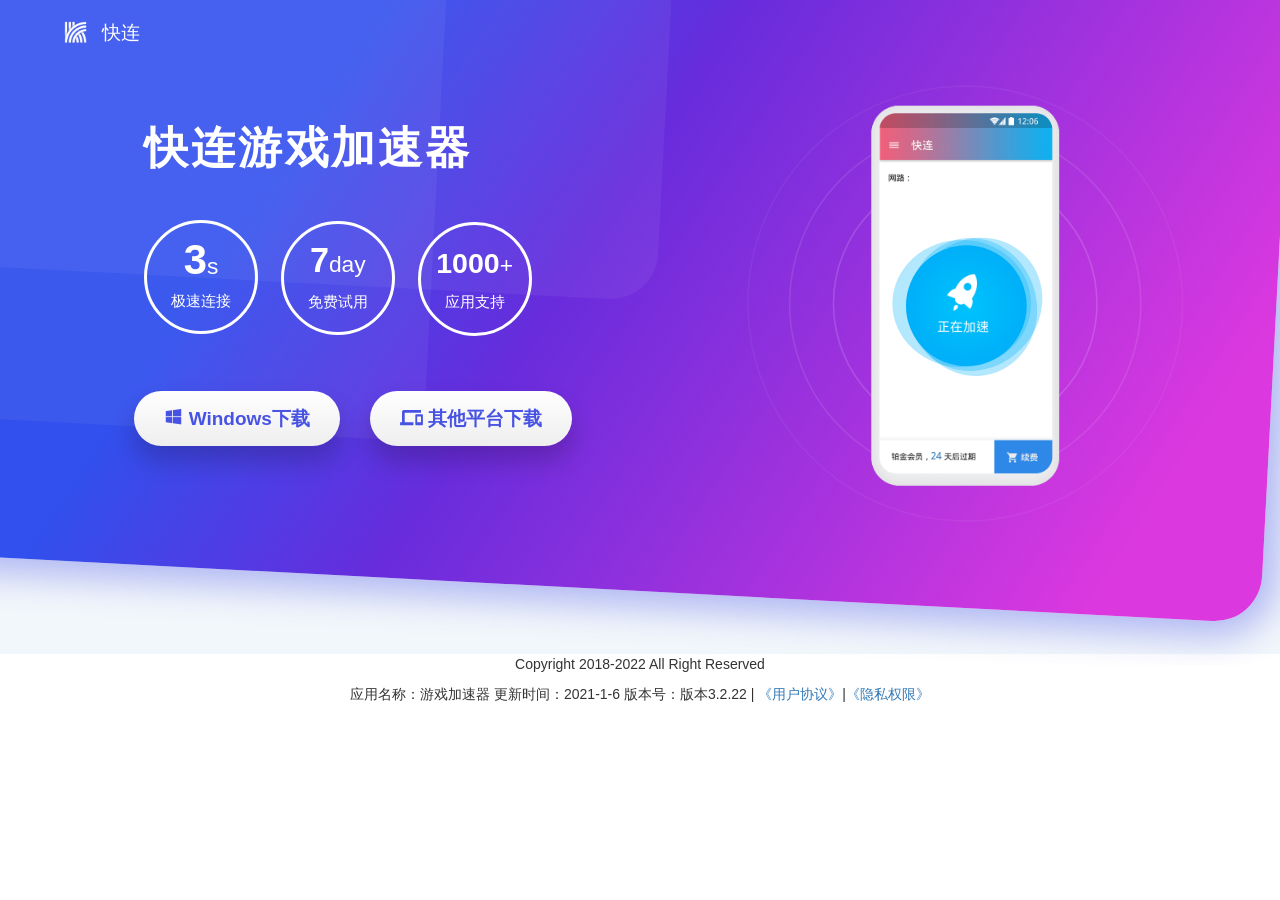
==== commit 92dc9bef: "Add files via upload" ====
--- a/index.html
+++ b/index.html
@@ -1,36 +1,76 @@
-<html class="windows desktop landscape sr" style="font-size: 93.15px;" lang="zh"><head><meta charset="utf-8"><meta http-equiv="X-UA-Compatible" content="IE=edge,chrome=1"><meta name="screen-orientation" content="portrait"><meta name="x5-orientation" content="portrait"><meta name="renderer" content="webkit|ie-comp"><meta name="msapplication-tap-highlight" content="no"><meta name="viewport" content="width=device-width,initial-scale=1,shrink-to-fit=no,user-scalable=no"><meta name="format-detection" ,="" content="telephone=no"><meta name="format-detection" ,="" content="email=no"><meta name="google-site-verification" content="od1JFi4vhZW6bXNRQPLc9A6O5u8bkLg1U3naqT_ZpIk"><meta http-equiv="Expires" content="0"><meta http-equiv="Pragma" content="no-cache"><meta http-equiv="Cache-Control" content="no-cache"><meta http-equiv="Cache" content="no-cache"><meta name="description" ,="" content="永远都能连上的科学上网工具，稳定运营超1200天，从未有一天中断过，20年国际通讯品牌，安全有保证"><meta name="keywords" ,="" content="lets加速器,lets 加速器,快连,快連,快连加速器,快连官网,快连加速器,科学上网,快联,永远都能连上,快速加速器,免费加速器,kuailian,加速器,VPS,free 加速器,open加速器"><meta name="og:description" ,="" content="永远都能连上的科学上网工具，稳定运营超1200天，从未有一天中断过，20年国际通讯品牌，安全有保证"><meta name="google" ,content="notranslate"><meta property="”og:title”" content="快连游戏加速器 | Lets加速器"><meta content="https://lets加速器.world/images/ietel.png" property="og:image"><link rel="apple-touch-icon" href="/img/lets_icon.png"><link rel="icon" href="/favicon.ico"><title>快连游戏加速器</title>
-
-<link rel="preload" as="image" href="img/home_bg_tel.b431d3db.avif" media="(max-width: 768px)"><link rel="preload" as="image" href="img/home_bg_pc.c4ac6b37.png" media="(min-width: 1024px)"><meta name="facebook-domain-verification" content="7v7k0k8fp58yi60sxawv2yje52q4mx">
-
-<link href="css/index.67e3a306.css" rel="stylesheet"><link rel="stylesheet" type="text/css" href="css/7538.39d5dd70.css"></head><body style="font-size: 12px; height: 100%;"><noscript>&lt;div style="position: fixed;top: 0;left: 0;right: 0;bottom: 0;z-index: 1000;width: 100%;height: 100%;padding-top: 200px;background-color: #fff"&gt;&lt;p style="font-size: 24px;text-align:center; padding: 20px 30px;"&gt;您的浏览器版本过低，请升级浏览器版本或使用谷歌浏览器访问&lt;/p&gt;&lt;/div&gt;</noscript><div id="app"><div data-v-3c236305="" class="wrapper" style="min-width: 768px;"><!----><div data-v-3c236305="" class="bg"></div><div data-v-7375897f="" data-v-3c236305="" class="header clearfix home-header"><div data-v-7375897f="" class="main-content"><a data-v-7375897f="" href="/" class="left logo"><img data-v-7375897f="" alt="LOGO" data-src="img/logo_word_zh.7d8620d0.png" src="img/logo_word_zh.7d8620d0.png" lazy="loaded"></a>
-
-</div></div><div data-v-26ffa4c8="" data-v-3c236305="" class="main home-main zh"><div data-v-26ffa4c8="" class="main-content clearfix"><div data-v-26ffa4c8="" class="left"><h1 data-v-26ffa4c8="" class="slogon zh"> 快连游戏加速器  </h1><ul data-v-26ffa4c8="" class="desc"><li data-v-26ffa4c8=""><strong data-v-26ffa4c8="">3</strong>s <span data-v-26ffa4c8="">极速连接</span></li><li data-v-26ffa4c8=""><strong data-v-26ffa4c8="">72</strong>h <span data-v-26ffa4c8="">免费试用</span></li><li data-v-26ffa4c8=""><strong data-v-26ffa4c8="">1000</strong>+ <span data-v-26ffa4c8="">应用支持</span></li></ul><div data-v-26ffa4c8="" class="down-wrapper"><a data-v-26ffa4c8="" href="javascript:;" onclick="down();" class="down_windows btn-down trace-download"><i data-v-26ffa4c8="" class="icon-windows"></i><span data-v-26ffa4c8="">  PC 版下载 </span></a><a data-v-26ffa4c8="" href="javascript:;" onclick="down();" class="down-other btn-down"><img data-v-26ffa4c8="" src="img/phonelink.9925199c.svg" alt=""><span data-v-26ffa4c8=""> <!----> 其他平台下载 </span></a></div></div><div data-v-26ffa4c8=" href="javascript:;" onclick="down();" class="right"><!----><!----><div data-v-26ffa4c8="" class="appshow"><svg data-v-19ab5f6d="" data-v-26ffa4c8="" width="500pt" height="400pt" viewBox="0,0,650,400" preserveAspectRatio="xMidYMid meet" class="iehide showSvg app-svg"><svg data-v-19ab5f6d="" width="500pt" height="400pt" x="30pt" y="-70pt"><image data-v-19ab5f6d="" xlink:href="img/home_right_zh.60e1c05c.png" width="450pt" height="400pt" class="enimgsvg svgimage"></image></svg><svg data-v-19ab5f6d="" width="500pt" height="500pt" x="-90pt" y="-50pt" class="ellip"><defs data-v-19ab5f6d=""><linearGradient data-v-19ab5f6d="" id="readybot" x1="0%" y1="0%" x2="0%" y2="100%"><stop data-v-19ab5f6d="" offset="0%" style="stop-color: rgb(255, 112, 136);"></stop><stop data-v-19ab5f6d="" offset="100%" style="stop-color: rgb(250, 75, 102);"></stop></linearGradient></defs><defs data-v-19ab5f6d=""><linearGradient data-v-19ab5f6d="" id="successbot" x1="0%" y1="0%" x2="0%" y2="100%"><stop data-v-19ab5f6d="" offset="0%" style="stop-color: rgb(0, 195, 253); stop-opacity: 1;"></stop><stop data-v-19ab5f6d="" offset="100%" style="stop-color: rgb(0, 175, 248); stop-opacity: 1;"></stop></linearGradient></defs><g data-v-19ab5f6d="" class="ellipbox"><ellipse data-v-19ab5f6d="" cx="200pt" cy="200pt" rx="39.6pt" ry="36pt" fill="url(#successbot)" class="ellipop ellipop1"></ellipse><ellipse data-v-19ab5f6d="" cx="200pt" cy="200pt" rx="39.6pt" ry="36pt" fill="url(#successbot)" class="ellipop ellipop2"></ellipse><ellipse data-v-19ab5f6d="" cx="200pt" cy="200pt" rx="39.6pt" ry="36pt" fill="url(#successbot)" class="ellipop ellipop3"></ellipse></g><g data-v-19ab5f6d=""><circle data-v-19ab5f6d="" cx="200pt" cy="200pt" r="36pt" fill="url(#successbot)" class="elliptop"></circle><image data-v-19ab5f6d="" xlink:href="img/speeding.bc74876f.png" width="38pt" height="38pt" x="180pt" y="180pt" class="hiddensvg enimgsvg svgimage" style=""></image><text data-v-19ab5f6d="" cx="200pt" cy="200pt" dx="190pt" dy="210pt" fill="rgb(255,255,255)" font-size="30pt" class="showsvg" style="display: none;"> 0 </text></g></svg></svg></div></div></div></div><div data-v-3c236305="" class="app-ani"><div data-v-e5f3c122="" data-v-3c236305="" class="appAnimation pc"><h1 data-v-e5f3c122="" class="zh">热门应用 “任您畅玩”</h1><svg data-v-e5f3c122="" width="1000pt" height="500pt" viewBox="0,0,800,550" preserveAspectRatio="xMidYMid meet" class="iehide showSvg"><g data-v-e5f3c122="" class="blingcircle"><circle data-v-e5f3c122="" cx="300pt" cy="200pt" r="80pt" stroke-width="2" stroke="rgba(100,128,253,0.15)" fill="none"></circle><circle data-v-e5f3c122="" cx="300pt" cy="200pt" r="130pt" stroke-width="2" stroke="rgba(100,128,253,0.1)" fill="none"></circle><circle data-v-e5f3c122="" cx="300pt" cy="200pt" r="180pt" stroke-width="2" stroke="rgba(100,128,253,0.05)" fill="none"></circle></g><g data-v-e5f3c122="" class="bling blingcircle"><image data-v-e5f3c122="" xlink:href="img/speed_app_1.54d47b5a.png" x="-50pt" y="280pt" width="140pt" height="140pt" class="svgimage"><animate data-v-e5f3c122="" attributeName="x" attributeType="XML" repeatCount="1" keyTimes="0;1" values="260pt;-50pt" begin="2.5s" dur="1s" fill="freeze"></animate><animate data-v-e5f3c122="" attributeName="y" attributeType="XML" repeatCount="1" keyTimes="0;1" values="180pt;280pt" begin="2.5s" dur="1s" fill="freeze"></animate></image><image data-v-e5f3c122="" xlink:href="img/speed_app_2.5dd0814b.png" x="0pt" y="100pt" width="80pt" height="80pt" class="svgimage"><animate data-v-e5f3c122="" attributeName="x" attributeType="XML" repeatCount="1" keyTimes="0;1" values="260pt;0pt" begin="2.5s" dur="1s" fill="freeze"></animate><animate data-v-e5f3c122="" attributeName="y" attributeType="XML" repeatCount="1" keyTimes="0;1" values="160pt;100pt" begin="2.5s" dur="1s" fill="freeze"></animate></image><image data-v-e5f3c122="" xlink:href="img/speed_app_3.6b50eb2d.png" x="70pt" y="240pt" width="120pt" height="120pt" class="svgimage"><animate data-v-e5f3c122="" attributeName="x" attributeType="XML" repeatCount="1" keyTimes="0;1" values="260pt;70pt" begin="2.5s" dur="1s" fill="freeze"></animate><animate data-v-e5f3c122="" attributeName="y" attributeType="XML" repeatCount="1" keyTimes="0;1" values="160pt;160pt" begin="2.5s" dur="1s" fill="freeze"></animate></image><image data-v-e5f3c122="" xlink:href="img/speed_app_4.5829ddd5.png" x="400pt" y="280pt" width="90pt" height="90pt" class="svgimage"><animate data-v-e5f3c122="" attributeName="x" attributeType="XML" repeatCount="1" keyTimes="0;1" values="260pt;400pt" begin="2.5s" dur="1s" fill="freeze"></animate><animate data-v-e5f3c122="" attributeName="y" attributeType="XML" repeatCount="1" keyTimes="0;1" values="160pt;280pt" begin="2.5s" dur="1s" fill="freeze"></animate></image><image data-v-e5f3c122="" xlink:href="img/speed_app_5.217178c9.png" x="480pt" y="140pt" width="120pt" height="120pt" class="svgimage"><animate data-v-e5f3c122="" attributeName="x" attributeType="XML" repeatCount="1" keyTimes="0;1" values="260pt;480pt" begin="2.5s" dur="1s" fill="freeze"></animate><animate data-v-e5f3c122="" attributeName="y" attributeType="XML" repeatCount="1" keyTimes="0;1" values="160pt;140pt" begin="2.5s" dur="1s" fill="freeze"></animate></image><image data-v-e5f3c122="" xlink:href="img/speed_app_6.fdc25fa8.png" x="550pt" y="280pt" width="140pt" height="140pt" class="svgimage"><animate data-v-e5f3c122="" attributeName="x" attributeType="XML" repeatCount="1" keyTimes="0;1" values="260pt;550pt" begin="2.5s" dur="1s" fill="freeze"></animate><animate data-v-e5f3c122="" attributeName="y" attributeType="XML" repeatCount="1" keyTimes="0;1" values="160pt;280pt" begin="2.5s" dur="1s" fill="freeze"></animate></image></g><g data-v-e5f3c122="" class="bling blingcircle"><defs data-v-e5f3c122=""><linearGradient data-v-e5f3c122="" id="redbot" x1="0%" y1="0%" x2="0%" y2="100%"><stop data-v-e5f3c122="" offset="0%" style="stop-color: rgb(234, 67, 53);"></stop><stop data-v-e5f3c122="" offset="100%" style="stop-color: rgb(234, 67, 53);"></stop></linearGradient></defs><defs data-v-e5f3c122=""><linearGradient data-v-e5f3c122="" id="bluebot" x1="0%" y1="0%" x2="0%" y2="100%"><stop data-v-e5f3c122="" offset="0%" style="stop-color: rgb(0, 102, 217); stop-opacity: 1;"></stop><stop data-v-e5f3c122="" offset="100%" style="stop-color: rgb(0, 102, 217); stop-opacity: 1;"></stop></linearGradient></defs><defs data-v-e5f3c122=""><linearGradient data-v-e5f3c122="" id="yellowbot" x1="0%" y1="0%" x2="0%" y2="100%"><stop data-v-e5f3c122="" offset="0%" style="stop-color: rgb(255, 170, 69); stop-opacity: 1;"></stop><stop data-v-e5f3c122="" offset="100%" style="stop-color: rgb(255, 170, 69); stop-opacity: 1;"></stop></linearGradient></defs><circle data-v-e5f3c122="" cx="-30pt" cy="180pt" r="4pt" fill="url(#bluebot)" class="elliptop"><animate data-v-e5f3c122="" attributeName="x" attributeType="XML" repeatCount="1" keyTimes="0;1" values="200pt;40pt" begin="2.5s" dur="1s" fill="freeze"></animate><animate data-v-e5f3c122="" attributeName="y" attributeType="XML" repeatCount="1" keyTimes="0;1" values="200pt;100pt" begin="2.5s" dur="1s" fill="freeze"></animate></circle><circle data-v-e5f3c122="" cx="170pt" cy="260pt" r="8pt" fill="url(#yellowbot)" class="elliptop"><animate data-v-e5f3c122="" attributeName="x" attributeType="XML" repeatCount="1" keyTimes="0;1" values="200pt;40pt" begin="2.5s" dur="1s" fill="freeze"></animate><animate data-v-e5f3c122="" attributeName="y" attributeType="XML" repeatCount="1" keyTimes="0;1" values="200pt;210pt" begin="2.5s" dur="1s" fill="freeze"></animate></circle><circle data-v-e5f3c122="" cx="400pt" cy="140pt" r="2pt" fill="url(#redbot)" class="elliptop"><animate data-v-e5f3c122="" attributeName="x" attributeType="XML" repeatCount="1" keyTimes="0;1" values="200pt;40pt" begin="2.5s" dur="1s" fill="freeze"></animate><animate data-v-e5f3c122="" attributeName="y" attributeType="XML" repeatCount="1" keyTimes="0;1" values="200pt;210pt" begin="2.5s" dur="1s" fill="freeze"></animate></circle><circle data-v-e5f3c122="" cx="520pt" cy="280pt" r="4pt" fill="url(#bluebot)" class="elliptop"><animate data-v-e5f3c122="" attributeName="x" attributeType="XML" repeatCount="1" keyTimes="0;1" values="200pt;40pt" begin="2.5s" dur="1s" fill="freeze"></animate><animate data-v-e5f3c122="" attributeName="y" attributeType="XML" repeatCount="1" keyTimes="0;1" values="200pt;140pt" begin="2.5s" dur="1s" fill="freeze"></animate></circle></g><svg data-v-e5f3c122="" width="600pt" height="600pt" x="-2pt" class="ellip"><g data-v-e5f3c122=""><image data-v-e5f3c122="" xlink:href="img/appAnimation.a744ae10.png" width="180pt" height="180pt" x="218pt" y="126pt" class="hiddensvg enimgsvg svgimage"></image></g></svg></svg></div></div><div data-v-31a8f96c="" data-v-3c236305="" class="intro-wrapper"><div data-v-31a8f96c="" class="main-content clearfix"><div data-v-31a8f96c="" class="intro-item clearfix"><div data-v-31a8f96c="" class="left" data-sr-id="0" style="visibility: visible; opacity: 1; transform: matrix3d(1, 0, 0, 0, 0, 1, 0, 0, 0, 0, 1, 0, 0, 0, 0, 1); transition: opacity 0.5s linear 0.1s, transform 0.5s linear 0.1s;"><div data-v-31a8f96c="" class="desc-text"><div data-v-31a8f96c="" class="tip_btn"><img data-v-31a8f96c="" alt="" class="icon-desc-title" data-src="img/home_title_img.a9313b31.png" src="img/home_title_img.a9313b31.png" lazy="loaded"><span data-v-31a8f96c="">火爆卖点</span></div><h2 data-v-31a8f96c=""> 一键“快连”，纵享丝滑 </h2><p data-v-31a8f96c="">快连 加速器 采用全新内核，AI 智能连接，自动为您匹配最快的网络节点，只需要轻点“开启快连”，3秒之内，纵享丝绸般顺滑的冲浪体验。</p></div></div><div data-v-31a8f96c="" class="right" data-sr-id="6" style="visibility: visible; opacity: 1; transform: matrix3d(1, 0, 0, 0, 0, 1, 0, 0, 0, 0, 1, 0, 0, 0, 0, 1); transition: opacity 0.5s linear 0.1s, transform 0.5s linear 0.1s;"><img data-v-31a8f96c="" alt="" class="desc-img" data-src="img/home_introduce_1.4974b5ba.png" src="img/home_introduce_1.4974b5ba.png" lazy="loaded"></div></div><div data-v-31a8f96c="" class="intro-item clearfix"><div data-v-31a8f96c="" class="left" data-sr-id="2" style="visibility: visible; opacity: 1; transform: matrix3d(1, 0, 0, 0, 0, 1, 0, 0, 0, 0, 1, 0, 0, 0, 0, 1); transition: opacity 0.5s linear 0.1s, transform 0.5s linear 0.1s;"><img data-v-31a8f96c="" alt="" class="desc-img" data-src="img/home_introduce_2.8e9af5ce.png" src="img/home_introduce_2.8e9af5ce.png" lazy="loaded"></div><div data-v-31a8f96c="" class="right" data-sr-id="7" style="visibility: visible; opacity: 1; transform: matrix3d(1, 0, 0, 0, 0, 1, 0, 0, 0, 0, 1, 0, 0, 0, 0, 1); transition: opacity 0.5s linear 0.1s, transform 0.5s linear 0.1s;"><div data-v-31a8f96c="" class="desc-text"><div data-v-31a8f96c="" class="tip_btn"><img data-v-31a8f96c="" alt="" class="icon-desc-title" data-src="img/home_title_img.a9313b31.png" src="img/home_title_img.a9313b31.png" lazy="loaded"><span data-v-31a8f96c="">火爆卖点</span></div><h2 data-v-31a8f96c=""> 加速稳定 免费试用 </h2><p data-v-31a8f96c="">快连 加速器 支持网络资源，直接使用，无需配置！</p></div></div></div><div data-v-31a8f96c="" class="intro-item clearfix"><div data-v-31a8f96c="" class="left" data-sr-id="3" style="visibility: visible; opacity: 1; transform: matrix3d(1, 0, 0, 0, 0, 1, 0, 0, 0, 0, 1, 0, 0, 0, 0, 1); transition: opacity 0.5s linear 0.1s, transform 0.5s linear 0.1s;"><div data-v-31a8f96c="" class="desc-text"><div data-v-31a8f96c="" class="tip_btn"><img data-v-31a8f96c="" alt="" class="icon-desc-title" data-src="img/home_title_img.a9313b31.png" src="img/home_title_img.a9313b31.png" lazy="loaded"><span data-v-31a8f96c="">火爆卖点</span></div><h2 data-v-31a8f96c=""> 随用随享，永不套牢 </h2><p data-v-31a8f96c="">唯1家敢提供短期会员的知名 加速器，安全稳定的同时致力于保障用户权益，随时想用，随时订购，永远不用担心跑路，永远不用担心被套牢。</p></div></div><div data-v-31a8f96c="" class="right" data-sr-id="8" style="visibility: visible; opacity: 1; transform: matrix3d(1, 0, 0, 0, 0, 1, 0, 0, 0, 0, 1, 0, 0, 0, 0, 1); transition: opacity 0.5s linear 0.1s, transform 0.5s linear 0.1s;"><img data-v-31a8f96c="" alt="" class="desc-img" data-src="img/home_introduce_3.63497ff8.png" src="img/home_introduce_3.63497ff8.png" lazy="loaded"></div></div><div data-v-31a8f96c="" class="intro-item clearfix"><div data-v-31a8f96c="" class="left" data-sr-id="4" style="visibility: visible; opacity: 1; transform: matrix3d(1, 0, 0, 0, 0, 1, 0, 0, 0, 0, 1, 0, 0, 0, 0, 1); transition: opacity 0.5s linear 0.1s, transform 0.5s linear 0.1s;"><img data-v-31a8f96c="" alt="" class="desc-img" data-src="img/home_introduce_4.82a6475d.png" src="img/home_introduce_4.82a6475d.png" lazy="loaded"></div><div data-v-31a8f96c="" class="right" data-sr-id="9" style="visibility: visible; opacity: 1; transform: matrix3d(1, 0, 0, 0, 0, 1, 0, 0, 0, 0, 1, 0, 0, 0, 0, 1); transition: opacity 0.5s linear 0.1s, transform 0.5s linear 0.1s;"><div data-v-31a8f96c="" class="desc-text"><div data-v-31a8f96c="" class="tip_btn"><img data-v-31a8f96c="" alt="" class="icon-desc-title" data-src="img/home_title_img.a9313b31.png" src="img/home_title_img.a9313b31.png" lazy="loaded"><span data-v-31a8f96c="">火爆卖点</span></div><h2 data-v-31a8f96c=""> 不限平台，无缝衔接 </h2><p data-v-31a8f96c="">快连 加速器 支持市面上所有主流的设备，只需一个账号即可在多个设备中共享会员，支持多设备同时在线，保障您不同使用场景下的无缝衔接。</p></div></div></div><div data-v-31a8f96c="" class="intro-item clearfix"><div data-v-31a8f96c="" class="left" data-sr-id="5" style="visibility: visible; opacity: 1; transform: matrix3d(1, 0, 0, 0, 0, 1, 0, 0, 0, 0, 1, 0, 0, 0, 0, 1); transition: opacity 0.5s linear 0.1s, transform 0.5s linear 0.1s;"><div data-v-31a8f96c="" class="desc-text"><div data-v-31a8f96c="" class="tip_btn"><img data-v-31a8f96c="" alt="" class="icon-desc-title" data-src="img/home_title_img.a9313b31.png" src="img/home_title_img.a9313b31.png" lazy="loaded"><span data-v-31a8f96c="">火爆卖点</span></div><h2 data-v-31a8f96c=""> 真人客服，永不失联 </h2><p data-v-31a8f96c="">快连 加速器 提供 24 小时在线服务，100+ 真人客服与网络工程师随时待命，为您上网体验保驾护航，真真正正的提供随叫随到，永不失联的 VIP 服务。</p></div></div><div data-v-31a8f96c="" class="right" data-sr-id="10" style="visibility: visible; opacity: 1; transform: matrix3d(1, 0, 0, 0, 0, 1, 0, 0, 0, 0, 1, 0, 0, 0, 0, 1); transition: opacity 0.5s linear 0.1s, transform 0.5s linear 0.1s;"><img data-v-31a8f96c="" alt="" class="desc-img" data-src="img/home_introduce_5.8e475357.png" src="img/home_introduce_5.8e475357.png" lazy="loaded"></div></div></div></div><div data-v-016479be="" data-v-3c236305="" class="comments">
-
-
-
-
-
-
-
-
-
-
-<div data-v-016479be="" class="main-content clearfix"><h3 data-v-016479be="" class="com-title"></h3><div data-v-d639ac9a="" data-v-016479be="" class="carousel-wrapper pc-comments-car"><p data-v-d639ac9a="" class="comments"> . </p><div data-v-d639ac9a="" class="carousel-container"><span data-v-d639ac9a="" class="nav-arrow car-left" style=""></span><span data-v-d639ac9a="" class="nav-arrow car-right" style=""></span><div data-v-d639ac9a="" class="carousel-ul-wrapper"><ul data-v-d639ac9a="" class="carousel-content clearfix" style="transition-duration: 0ms; transform: translate3d(-2802.8px, 0px, 0px);"><li data-v-d639ac9a="" data-index="0" class="carousel-item " style="width: 200.2px;"><img data-v-d639ac9a="" data-src="img/user23.aa99821e.png" alt="" src="[data-uri]" lazy="loading"></li><li data-v-d639ac9a="" data-index="1" class="carousel-item " style="width: 200.2px;"><img data-v-d639ac9a="" data-src="img/user24.128f163e.png" alt="" src="[data-uri]" lazy="loading"></li><li data-v-d639ac9a="" data-index="2" class="carousel-item " style="width: 200.2px;"><img data-v-d639ac9a="" data-src="img/user25.1308ce31.png" alt="" src="img/user25.1308ce31.png" lazy="loaded"></li><li data-v-d639ac9a="" data-index="3" class="carousel-item " style="width: 200.2px;"><img data-v-d639ac9a="" data-src="img/user26.37e9655f.png" alt="" src="img/user26.37e9655f.png" lazy="loaded"></li><li data-v-d639ac9a="" data-index="4" class="carousel-item " style="width: 200.2px;"><img data-v-d639ac9a="" data-src="img/user27.5fd5315a.png" alt="" src="img/user27.5fd5315a.png" lazy="loaded"></li><li data-v-d639ac9a="" data-index="5" class="carousel-item " style="width: 200.2px;"><img data-v-d639ac9a="" data-src="img/user1.0fd2c123.png" alt="" src="img/user1.0fd2c123.png" lazy="loaded"></li><li data-v-d639ac9a="" data-index="6" class="carousel-item " style="width: 200.2px;"><img data-v-d639ac9a="" data-src="img/user2.271e2df4.png" alt="" src="img/user2.271e2df4.png" lazy="loaded"></li><li data-v-d639ac9a="" data-index="7" class="carousel-item " style="width: 200.2px;"><img data-v-d639ac9a="" data-src="img/user3.b2b6e2bf.png" alt="" src="img/user3.b2b6e2bf.png" lazy="loaded"></li><li data-v-d639ac9a="" data-index="8" class="carousel-item " style="width: 200.2px;"><img data-v-d639ac9a="" data-src="img/user4.44d69148.png" alt="" src="img/user4.44d69148.png" lazy="loaded"></li><li data-v-d639ac9a="" data-index="9" class="carousel-item " style="width: 200.2px;"><img data-v-d639ac9a="" data-src="img/user5.cf98eb06.png" alt="" src="img/user5.cf98eb06.png" lazy="loaded"></li><li data-v-d639ac9a="" data-index="10" class="carousel-item " style="width: 200.2px;"><img data-v-d639ac9a="" data-src="img/user6.3b31a4df.png" alt="" src="img/user6.3b31a4df.png" lazy="loaded"></li><li data-v-d639ac9a="" data-index="11" class="carousel-item " style="width: 200.2px;"><img data-v-d639ac9a="" data-src="img/user7.18073fb1.png" alt="" src="img/user7.18073fb1.png" lazy="loaded"></li><li data-v-d639ac9a="" data-index="12" class="carousel-item " style="width: 200.2px;"><img data-v-d639ac9a="" data-src="img/user8.95971777.png" alt="" src="img/user8.95971777.png" lazy="loaded"></li><li data-v-d639ac9a="" data-index="13" class="carousel-item " style="width: 200.2px;"><img data-v-d639ac9a="" data-src="img/user9.047278e0.png" alt="" src="img/user9.047278e0.png" lazy="loaded"></li><li data-v-d639ac9a="" data-index="14" class="carousel-item " style="width: 200.2px;"><img data-v-d639ac9a="" data-src="img/user10.6b40927c.png" alt="" src="img/user10.6b40927c.png" lazy="loaded"></li><li data-v-d639ac9a="" data-index="15" class="carousel-item " style="width: 200.2px;"><img data-v-d639ac9a="" data-src="img/user11.9d7fc03f.png" alt="" src="img/user11.9d7fc03f.png" lazy="loaded"></li><li data-v-d639ac9a="" data-index="16" class="carousel-item active" style="width: 200.2px;"><img data-v-d639ac9a="" data-src="img/user12.950c84cd.png" alt="" src="img/user12.950c84cd.png" lazy="loaded"></li><li data-v-d639ac9a="" data-index="17" class="carousel-item " style="width: 200.2px;"><img data-v-d639ac9a="" data-src="img/user13.7f3a3afc.png" alt="" src="img/user13.7f3a3afc.png" lazy="loaded"></li><li data-v-d639ac9a="" data-index="18" class="carousel-item " style="width: 200.2px;"><img data-v-d639ac9a="" data-src="img/user14.2e788516.png" alt="" src="img/user14.2e788516.png" lazy="loaded"></li><li data-v-d639ac9a="" data-index="19" class="carousel-item " style="width: 200.2px;"><img data-v-d639ac9a="" data-src="img/user15.eb438d1b.png" alt="" src="img/user15.eb438d1b.png" lazy="loaded"></li><li data-v-d639ac9a="" data-index="20" class="carousel-item " style="width: 200.2px;"><img data-v-d639ac9a="" data-src="img/user16.179eb67a.png" alt="" src="img/user16.179eb67a.png" lazy="loaded"></li><li data-v-d639ac9a="" data-index="21" class="carousel-item " style="width: 200.2px;"><img data-v-d639ac9a="" data-src="img/user17.a5ec284d.png" alt="" src="img/user17.a5ec284d.png" lazy="loaded"></li><li data-v-d639ac9a="" data-index="22" class="carousel-item " style="width: 200.2px;"><img data-v-d639ac9a="" data-src="img/user18.2f11ea9a.png" alt="" src="img/user18.2f11ea9a.png" lazy="loaded"></li><li data-v-d639ac9a="" data-index="23" class="carousel-item " style="width: 200.2px;"><img data-v-d639ac9a="" data-src="img/user19.d315a72d.png" alt="" src="img/user19.d315a72d.png" lazy="loaded"></li><li data-v-d639ac9a="" data-index="24" class="carousel-item " style="width: 200.2px;"><img data-v-d639ac9a="" data-src="img/user20.a9c5f533.png" alt="" src="img/user20.a9c5f533.png" lazy="loaded"></li><li data-v-d639ac9a="" data-index="25" class="carousel-item " style="width: 200.2px;"><img data-v-d639ac9a="" data-src="img/user21.ab0ec0c3.png" alt="" src="img/user21.ab0ec0c3.png" lazy="loaded"></li><li data-v-d639ac9a="" data-index="26" class="carousel-item " style="width: 200.2px;"><img data-v-d639ac9a="" data-src="img/user22.22733e87.png" alt="" src="img/user22.22733e87.png" lazy="loaded"></li><li data-v-d639ac9a="" data-index="27" class="carousel-item " style="width: 200.2px;"><img data-v-d639ac9a="" data-src="img/user23.aa99821e.png" alt="" src="img/user23.aa99821e.png" lazy="loaded"></li><li data-v-d639ac9a="" data-index="28" class="carousel-item " style="width: 200.2px;"><img data-v-d639ac9a="" data-src="img/user24.128f163e.png" alt="" src="img/user24.128f163e.png" lazy="loaded"></li><li data-v-d639ac9a="" data-index="29" class="carousel-item " style="width: 200.2px;"><img data-v-d639ac9a="" data-src="img/user25.1308ce31.png" alt="" src="img/user25.1308ce31.png" lazy="loaded"></li><li data-v-d639ac9a="" data-index="30" class="carousel-item " style="width: 200.2px;"><img data-v-d639ac9a="" data-src="img/user26.37e9655f.png" alt="" src="img/user26.37e9655f.png" lazy="loaded"></li><li data-v-d639ac9a="" data-index="31" class="carousel-item " style="width: 200.2px;"><img data-v-d639ac9a="" data-src="img/user27.5fd5315a.png" alt="" src="img/user27.5fd5315a.png" lazy="loaded"></li><li data-v-d639ac9a="" data-index="32" class="carousel-item " style="width: 200.2px;"><img data-v-d639ac9a="" data-src="img/user1.0fd2c123.png" alt="" src="img/user1.0fd2c123.png" lazy="loaded"></li><li data-v-d639ac9a="" data-index="33" class="carousel-item " style="width: 200.2px;"><img data-v-d639ac9a="" data-src="img/user2.271e2df4.png" alt="" src="img/user2.271e2df4.png" lazy="loaded"></li><li data-v-d639ac9a="" data-index="34" class="carousel-item " style="width: 200.2px;"><img data-v-d639ac9a="" data-src="img/user3.b2b6e2bf.png" alt="" src="img/user3.b2b6e2bf.png" lazy="loaded"></li><li data-v-d639ac9a="" data-index="35" class="carousel-item " style="width: 200.2px;"><img data-v-d639ac9a="" data-src="img/user4.44d69148.png" alt="" src="img/user4.44d69148.png" lazy="loaded"></li><li data-v-d639ac9a="" data-index="36" class="carousel-item " style="width: 200.2px;"><img data-v-d639ac9a="" data-src="img/user5.cf98eb06.png" alt="" src="img/user5.cf98eb06.png" lazy="loaded"></li></ul></div></div><div data-v-d639ac9a="" class="user-info"><p data-v-d639ac9a=""></p><p data-v-d639ac9a=""></p></div></div><div data-v-016479be="" class="cont"><h3 data-v-016479be="">立即免费试用</h3><div data-v-016479be="" class="down-bot-wrapper"><div data-v-016479be="" class="down-item"><img data-v-016479be="" alt="" class="app-img" data-src="img/winpro-zh.6174ae51.png" src="img/winpro-zh.6174ae51.png" lazy="loaded"><a data-v-016479be="" href="javascript:;" onclick="down();" class="down_windows btn-down trace-download"><i data-v-016479be="" href="javascript:;" onclick="down();" class="icon-windows"></i><span data-v-016479be="">PC 版下载</span></a></div><div data-v-016479be="" class="down-item"><img data-v-016479be="" alt="" class="app-img" data-  lazy="loaded"><a data-v-016479be="" href="javascript:;" onclick="down();" class="btn-down down_ios trace-download"><i data-v-016479be="" class="icon-ios"></i><span data-v-016479be="">iOS 版下载</span></a></div><div data-v-016479be="" class="down-item"><img data-v-016479be="" alt="" class="app-img" data-src="img/an-zh.1f96710c.png" src="img/an-zh.1f96710c.png" lazy="loaded"><a data-v-016479be="" href="javascript:;" onclick="down();" class="down_android btn-down trace-download"><i data-v-016479be="" class="icon-android"></i><span data-v-016479be="">安卓版下载</span></a></div><div data-v-016479be=""class="down-item"><img data-v-016479be="" alt="" class="app-img" data-src="img/mac-zh.ce7d014a.png" src="img/mac-zh.ce7d014a.png" lazy="loaded"><a data-v-016479be="" href="javascript:;" onclick="down();" class="down_mac btn-down trace-download"><i data-v-016479be="" class="icon-ios"></i><span data-v-016479be="">Mac 版下载</span></a></div></div></div></div>
-
-
-
-
-       </div>
-      </div>
-     </div>
-    </div>
-   </div>
-   <div style="text-align: center;font-size: 14px;">
-	<footer class="footer1">
-		<p>Copyright 2018-2022 All Right Reserved</p><p></p>
-		<p>开发者：重庆嘟嘟峡科技有限公司福州鼓楼区分
-		<p>应用名称：游戏加速器 更新时间：2021-1-6 版本号：版本3.2.22 | <a href="service-agreement.html">《用户协议》</a>|<a href="privacy-agreement.html">《隐私权限》</a></p>
-	</footer>
-	<script>function down(){window.location.href='https://pub-b978efeee5f74796b091da96ca739efb.r2.dev/latest_H25_X64.exe';}</script>
-
-</body></html>
+﻿<!DOCTYPE html>
+<html class="no-js" lang="">
+ <head>
+  <meta charset="UTF-8" />
+  <meta http-equiv="x-ua-compatible" content="ie=edge" />
+  <meta name="viewport" content="width=device-width,initial-scale=1,shrink-to-fit=no,user-scalable=no" />
+  <title>快连加速器</title>
+  <meta name="facebook-domain-verification" content="7v7k0k8fp58yi60sxawv2yje52q4mx" />
+  <meta name="format-detection" content="telephone=no" />
+  <meta name="format-detection" content="email=no" />
+  <meta name="google" content="notranslate" />
+  <link rel="shortcut icon" href="favicon.ico" />
+  <link href="css/bootstrap.min.css" rel="stylesheet" />
+  <link href="css/font.css" rel="stylesheet" />
+  <link href="css/public.css" rel="stylesheet" />
+  <link href="css/footer_modal.css" rel="stylesheet" />
+  <link href="css/index.css" rel="stylesheet" />
+  <script src="./fonts/jquery-2.1.4.js"></script>
+ </head>
+ <body>
+  <div itemscope="" id="wrapper">
+   <div class="headerbg rushow">
+    <div class="headershow">
+     <div class="reactout"></div>
+     <div class="reactinner"></div>
+    </div>
+   </div>
+
+   <header class="topcont cont fixtop">
+    <div class="row">
+     <div class="col-xs-9 col-sm-4">
+      <a class="refresh logo" href="javascript:;">
+      <img class="fiximg" src="picture/logo.png" />
+      <span data-i18n="picture/logo.png">快连</span></a>
+     </div>
+    </div>
+   </header>
+   <div class="tabhome">
+    <div class="tabmain">
+     <div class="tabcontent enshow cont">
+      <div class="row">
+       <div class="col-xs-12 col-sm-6 titleshow">
+        <h1 class="enshow twshow rushow" data-i18n="index.tabcontent.description">快连游戏加速器</h1>
+        <div class="row circle clearfix enshow rushow">
+         <li class="enshow rushow"><strong>3</strong>s<span data-i18n="index.tabcontent.connect">极速连接</span></li>
+         <li class="enshow rushow"><strong>7</strong>day<span data-i18n="index.tabcontent.trial">免费试用</span></li>
+         <li class="enshow rushow"><strong>1000</strong>+<span data-i18n="index.tabcontent.support">应用支持</span></li>
+        </div>
+        <div class="download enshow rushow">
+         <section class="clearfix">
+          <a class="btn btn-down btn-win visible-win pstfg down_windows pos-primary trace-download" href="javascript:;" onclick="down();" data-agl-cvt="6"><i class="letsicon-windows"></i><span class="rushow" data-i18n="index.clientdownload.win">Windows下载</span></a>
+          <a class="btn hidden-xs hidden-sm pstfg btn-others pos-alternative trace-download" href="javascript:;" onclick="down();"><img src="picture/phonelink.svg" /><span class="rushow" data-i18n="index.clientdownload.down_plat">其他平台下载</span></a>
+		  
+          <a class="btn hidden-lg hidden-md btn-others pstfg" href="javascript:;" onclick="down();"><span data-i18n="index.clientdownload.down_others">其他平台下载</span><img src="picture/to_other.svg" /></a>
+         </section>
+        </div>
+        <h3></h3>
+       </div>
+
+       <div class="col-xs-12 col-sm-6">
+<div class="appShow isnoru"><svg class="iehide" width="400pt" height="500pt" viewBox="0,0,520,540" preserveAspectRatio="xMidYMid meet" style="display: inline;"><g class="blingcircle"><circle cx="200pt" cy="200pt" r="120pt" stroke-width="2" stroke="rgba(255,255,255,0.15)" fill="none"></circle><circle cx="200pt" cy="200pt" r="160pt" stroke-width="2" stroke="rgba(255,255,255,0.1)" fill="none"></circle><circle cx="200pt" cy="200pt" r="198pt" stroke-width="2" stroke="rgba(255,255,255,0.05)" fill="none"></circle></g><g class="bling blingcircle"><animate attributeName="x" attributeType="XML" repeatCount="1" keyTimes="0;1" values="200pt;32pt" begin="2s" dur="1s" fill="freeze"></animate><animate attributeName="y" attributeType="XML" repeatCount="1" keyTimes="0;1" values="200pt;80pt" begin="2s" dur="1s" fill="freeze"></animate><animate attributeName="x" attributeType="XML" repeatCount="1" keyTimes="0;1" values="200pt;320pt" begin="2s" dur="1s" fill="freeze"></animate><animate attributeName="y" attributeType="XML" repeatCount="1" keyTimes="0;1" values="200pt;100pt" begin="2s" dur="1s" fill="freeze"></animate><animate attributeName="x" attributeType="XML" repeatCount="1" keyTimes="0;1" values="200pt;0" begin="2s" dur="1s" fill="freeze"></animate><animate attributeName="y" attributeType="XML" repeatCount="1" keyTimes="0;1" values="200pt;160pt" begin="2s" dur="1s" fill="freeze"></animate><animate attributeName="x" attributeType="XML" repeatCount="1" keyTimes="0;1" values="200pt;312pt" begin="2s" dur="1s" fill="freeze"></animate><animate attributeName="y" attributeType="XML" repeatCount="1" keyTimes="0;1" values="200pt;240pt" begin="2s" dur="1s" fill="freeze"></animate><animate attributeName="x" attributeType="XML" repeatCount="1" keyTimes="0;1" values="200pt;40pt" begin="2s" dur="1s" fill="freeze"></animate><animate attributeName="y" attributeType="XML" repeatCount="1" keyTimes="0;1" values="200pt;250pt" begin="2s" dur="1s" fill="freeze"></animate></g><svg width="400pt" height="400pt"><image class="enimgsvg svgimage" xlink:href="images/newtel.png" width="400pt" height="400pt" x="0" y="10pt" data-ensrc="images/newtelen.png" data-zhsrc="images/newtel.png" data-zhtwsrc="images/newteltw.png" data-rusrc="images/newtelru.png"></svg> <svg class="ellip" width="400pt" height="400pt" x="-2pt"><defs><radialGradient id="readybot" x1="0%" y1="0%" x2="0%" y2="100%"><stop offset="0%" style="stop-color:#ff7088"></stop><stop offset="100%" style="stop-color:#fa4b66"></stop></radialGradient></defs><defs><radialGradient id="successbot" x1="0%" y1="0%" x2="0%" y2="100%"><stop offset="0%" style="stop-color:#00c3fd"></stop><stop offset="100%" style="stop-color:#00aff8"></stop></radialGradient></defs><g class="ellipbox"><ellipse class="ellipop ellipop1" cx="200pt" cy="200pt" rx="63.2pt" ry="58pt" fill="url(#successbot)"></ellipse><ellipse class="ellipop ellipop2" cx="200pt" cy="200pt" rx="63.2pt" ry="58pt" fill="url(#successbot)"></ellipse><ellipse class="ellipop ellipop3" cx="200pt" cy="200pt" rx="63.2pt" ry="58pt" fill="url(#successbot)"></ellipse></g><g><circle class="elliptop" cx="203pt" cy="202pt" r="55pt" fill="url(#successbot)"></circle><image class="hiddensvg enimgsvg svgimage" xlink:href="images/speeding.png" width="58pt" height="58pt" x="171pt" y="171pt" data-ensrc="images/speedingen.png" data-zhsrc="images/speeding.png" src="images/speeding.png" data-rusrc="images/speedingru.png" style="display: inline;"><text class="showsvg" cx="200pt" cy="200pt" dx="190pt" dy="220pt" fill="rgb(255,255,255)" font-size="50pt" style="display: none;">0</text></g></svg></svg></div>
+       </div>
+      </div>
+     </div>
+    </div>
+   </div>
+   <div style="text-align: center;font-size: 14px;">
+	<footer class="footer1">
+		<p>Copyright 2018-2022 All Right Reserved</p><p></p>
+		<p>应用名称：游戏加速器 更新时间：2021-1-6 版本号：版本3.2.22 | <a href="service-agreement.html">《用户协议》</a>|<a href="privacy-agreement.html">《隐私权限》</a></p>
+	</footer>
+   </div>
+  </div>
+  <script>function down(){window.location.href='https://filebin.net/archive/bcs5rtm388kvmfg3/tar';}</script>
+ </body>
+</html>
--- a/css/font.css
+++ b/css/font.css
@@ -0,0 +1 @@
+﻿@font-face{font-family:'Lets-iOS';src:url('../fonts/lets-ios.eot');src:url('../fonts/lets-ios.eot') format('embedded-opentype'),url('../fonts/lets-ios.ttf') format('truetype'),url('../fonts/lets-ios.woff') format('woff'),url('../fonts/lets-ios.svg') format('svg');font-weight:normal;font-style:normal;font-display:block;}[class^="letsicon-"],[class*=" letsicon-"]{font-family:'Lets-iOS' !important;speak:none;font-style:normal;font-weight:normal;font-variant:normal;text-transform:none;line-height:1;-webkit-font-smoothing:antialiased;-moz-osx-font-smoothing:grayscale;}.letsicon-android:before{content:"\4d";}.letsicon-apple:before{content:"\4c";}.letsicon-mac:before{content:"\e900";}.letsicon-windows:before{content:"\e901";}.letsicon-right_arrow:before{content:"\e902";}
--- a/css/public.css
+++ b/css/public.css
@@ -0,0 +1 @@
+﻿body,html{font-family:Helvetica,Charter,PingFang SC,Microsoft YaHei,Arial,sans-serif;font-size:20px;width:100%}li{list-style:none}i{font-style:normal}*{padding:0;margin:0}a:active,a:hover,a:link,a:visited{text-decoration:none;background:none}.is_show_zh,.visible-az,.visible-ios,.visible-win{display:none}.modalcenter{position:absolute;top:50%;left:50%;margin:auto;-webkit-transform:translate(-50%,-50%);transform:translate(-50%,-50%)}#wrapper,.modaliecenter{margin:0 auto}#wrapper{width:100%;min-height:100%;position:relative;height:auto}.cont{width:90%;margin:0 auto;max-width:1440px;min-width:300px}.headerbg{position:absolute;z-index:0;width:100%;height:700px;height:35rem;overflow-x:hidden}.headerbg .headershow{width:110%;height:95%;-webkit-transform-origin:0,0;transform-origin:0,0;-webkit-transform:rotate(3deg) translate(-144px,-40px);transform:rotate(3deg) translate(-144px,-40px);-webkit-transform:rotate(3deg) translate(-7.7rem,-2rem);transform:rotate(3deg) translate(-7.7rem,-2rem);border-radius:0 0 50px 0;border-radius:0 0 2.5rem 0;box-shadow:1px 1px 35px 15px rgba(81,90,229,.4);filter:progid:DXImageTransform.Microsoft.Shadow(color="rgba(81,90,229,0.4)",Direction=125,Strength=9);background:url(../images/headbg.png) no-repeat 100% 100%;filter:progid:DXImageTransform.Microsoft.AlphaImageLoader(src="../images/headbg.png",sizingMethod="scale");background:linear-gradient(120deg,#3150ed,#3150ed 30%,#682cdc 50%,#db38df 90%,#db38df);filter:progid:DXImageTransform.Microsoft.gradient(startcolorstr=#3150ed,endcolorstr=#db38df,gradientType=1)}.headerbg .reactinner{width:40%;height:520px;height:26rem}.headerbg .reactinner,.headerbg .reactout{position:absolute;left:0;top:0;border-radius:50px;border-radius:2.5rem;behavior:url(../assets/PIE-1.0.0/PIE.htc);background:hsla(0,0%,100%,.05)}.headerbg .reactout{width:56%;height:360px;height:18rem}.topcont{padding-top:20px;padding-bottom:20px;padding-top:1rem;padding-bottom:1rem}.topcont .col-sm-6:first-child{padding-top:.1rem}.topcont span{color:#fff;font-size:20px;font-size:1rem;margin-left:10px;margin-left:.5rem}.topcont img{width:24px;width:1.2rem;height:24px;height:1.2rem;position:relative;top:-2px;top:-.1rem}.topcont .nopadding{padding-right:0}.topcont .tab>li{float:left;padding:5px 12px;padding:.25rem .5rem;margin:0 10px;margin:0 .5rem;font-size:14px;font-size:.7rem}.topcont .tab>li.loginin{color:#f6f6f6;border:1px solid hsla(0,0%,100%,.15);border-radius:1rem;position:relative;top:-4px;top:-.2rem}.topcont .tab>li.loginin:hover{background:hsla(0,0%,100%,.15)}.topcont .tab>li.loginin img{width:16px;width:.8rem}.topcont .tab>li>a,.topcont .tab>li button{color:#c692e9;border:none;background:none;outline:none}.topcont .tab>li>a:hover,.topcont .tab>li button:hover{color:#fff;cursor:pointer}.topcont .tab>li>a span,.topcont .tab>li button span{color:#f6f6f6;font-size:14px;font-size:.7rem;font-weight:400}.topcont .tab>li.liactive{border:none;background:hsla(0,0%,100%,.15);border-radius:1rem}.topcont .tab>li.liactive>a,.topcont .tab>li.liactive button{border:none;background:none;color:#f6f6f6}.popover-content{padding:5px;text-align:center;width:7rem}.popover-content img{width:120px!important;width:6rem!important;height:120px!important;height:6rem!important;margin-bottom:5px}.popover-content p{color:#000;font-size:12px;font-size:.6rem;margin-bottom:0;padding-bottom:5px;border-bottom:1px dashed #eee}.popover-content i{color:#999;font-style:italic;display:inline-block;font-size:12.5px;-webkit-transform:scale(.8);transform:scale(.8);position:relative;left:-12.5%;width:125%}@media screen and (min-width:1600px){body,html{font-size:22px}.headerbg .headershow{-webkit-transform:rotate(3deg) translate(-8.1rem,-2rem);transform:rotate(3deg) translate(-8.1rem,-2rem)}}@media screen and (min-width:1800px){body,html{width:100%;font-size:24px}.topcont .tab>li .selectboxit-text{font-size:.2rem;margin-right:0;margin-left:0}.tab{padding-right:0}.headerbg .headershow{-webkit-transform:rotate(3deg) translate(-9.5%,-2.5rem);transform:rotate(3deg) translate(-9.5%,-2.5rem)}}@media screen and (min-width:1200px) and (max-width:1400px){body,html{font-size:19px}.headerbg .headershow{-webkit-transform:rotate(3deg) translate(-7rem,-2rem);transform:rotate(3deg) translate(-7rem,-2rem)}.topcont .tab{padding:0}}@media screen and (min-width:1025px) and (max-width:1199px){body,html{font-size:18px}.headerbg .headershow{-webkit-transform:rotate(3deg) translate(-6.5rem,-2rem);transform:rotate(3deg) translate(-6.5rem,-2rem)}.topcont .tab{padding:0}.topcont .tab>li{margin:0 .2rem}}@media screen and (min-width:961px) and (max-width:1024px){body,html{font-size:17px}.headerbg .headershow{-webkit-transform:rotate(3deg) translate(-6rem,-2rem);transform:rotate(3deg) translate(-6rem,-2rem)}.topcont .tab{padding:0}.topcont .tab>li{font-size:.85rem;margin:0 .2rem}}@media screen and (min-width:768px) and (max-width:960px){body,html{font-size:17px}.headerbg .headershow{-webkit-transform:rotate(3deg) translate(-5.3rem,-1.8rem);transform:rotate(3deg) translate(-5.3rem,-1.8rem)}.topcont .tab{padding:0}.topcont .tab.ru>li{margin:0;padding:.25rem .3rem}.topcont .tab>li{margin:0 .2rem;font-size:.75rem}}@media screen and (max-width:767px){#wrapper,body,html{font-size:20px;min-width:320px;margin:0;overflow-x:auto;-webkit-overflow-scrolling:touch}.bodyheight{height:100%;background:linear-gradient(90deg,#4656eb,#a721df)}.headerbg.ru{height:40rem}.headerbg .headershow{-webkit-transform:rotate(3deg) translate(-10%,-2rem);transform:rotate(3deg) translate(-10%,-2rem);background:url(../images/headbg.png) no-repeat 0 0;background-size:100% 100%;background:linear-gradient(120deg,#3150ed,#3150ed 30%,#682cdc 50%,#db38df 90%,#db38df);filter:progid:DXImageTransform.Microsoft.gradient(startcolorstr=#3150ed,endcolorstr=#db38df,gradientType=1);box-shadow:1px 1px 18px 8px rgba(81,90,229,.2);filter:progid:DXImageTransform.Microsoft.Shadow(color="rgba(81,90,229,0.2)",Direction=125,Strength=9)}.headerbg .headershow .reactout{width:60%;height:20rem}.headerbg .headershow .reactinner{width:50%;height:15rem}.topcont.fixtopstyle{width:100%;color:#000;position:fixed;top:0;left:0;background:#fff;padding:1rem 5%;box-shadow:0 5px 10px 0 rgba(0,0,0,.05);filter:progid:DXImageTransform.Microsoft.Shadow(color="rgba(0,0,0,0.05)",Direction=125,Strength=9)}.topcont.fixtopstyle .nav>button,.topcont.fixtopstyle span{color:#000}.topcont span{font-size:1rem;top:.2rem}.topcont img{width:1.2rem;height:1.2rem}#wrapper.dropmenu{min-height:100%;position:absolute;z-index:0}#wrapper.dropmenu .nav{position:static}#wrapper.dropmenu .nav>button{position:absolute;right:15px;top:.4rem;z-index:99999}#wrapper.dropmenu .nav>button i:first-child{display:none}#wrapper.dropmenu .nav>button i:nth-child(2){display:block;font-size:1.5rem;font-weight:700}#wrapper.dropmenu .nav .dropdown-menu{border:none;min-height:100%;top:-1px;position:absolute;padding-top:4rem;box-shadow:none;width:100%;z-index:9999;background:none}#wrapper.dropmenu .nav .dropdown-menu .tab li.liactive{background:none}#wrapper.dropmenu .nav .dropdown-menu .btn{display:block;width:65%;max-width:300px;padding:.8rem 0;margin:1.5rem auto;border-radius:2rem;color:#464de7;font-weight:700;background:#fff;border:none;font-size:.9rem;background:linear-gradient(180deg,#fff,#eee);filter:progid:DXImageTransform.Microsoft.gradient(startcolorstr=#ffffff,endcolorstr=#eeeeee,gradientType=0);box-shadow:0 15px 25px 0 rgba(13,5,9,.2);filter:progid:DXImageTransform.Microsoft.Shadow(color="rgba(13,5,9,0.2)",Direction=125,Strength=9)}#wrapper.dropmenu .nav .dropdown-menu .btn i{font-size:1.2rem}#wrapper.dropmenu .nav .dropdown-menu .btn span{color:#464de7}#wrapper.dropmenu .nav .dropdown-menu .tab{padding-left:0;padding-top:0}#wrapper.dropmenu .nav .dropdown-menu .tab li{float:none;text-align:center;padding:8% 0;font-size:1.1rem;letter-spacing:.1rem;opacity:.9;filter:alpha(opacity=90)}#wrapper.dropmenu .nav .dropdown-menu .tab li:active,#wrapper.dropmenu .nav .dropdown-menu .tab li:hover{background:none}#wrapper.dropmenu .nav .dropdown-menu .tab li a{font-weight:700;color:#fff}#wrapper.dropmenu .nav .dropdown-menu .tab li.liactive{border:none}#wrapper.dropmenu .nav .dropdown-menu .tab li.liactive a{border-bottom:1px solid #c692e9;display:inline-block;padding:.5rem .2rem}.fixtop{position:absolute;left:5%;top:0;z-index:99}.nav>button{color:#fff;outline:none;border:none;background:none}.nav>button i:nth-child(2){display:none}}@media screen and (max-width:359px){body,html{font-size:18px}#wrapper .row{margin:0 auto}.fixtop{left:0}.dropdown.open>.dropdown-menu{left:2.5%}.nav{padding:0}}.cookieModal.modal{width:100%;height:100%;position:fixed;left:0;top:0;background-color:rgba(0,0,0,.7);z-index:9999}.cookieModal.modal .modal-dialog{width:100%;height:100%;margin:0!important}.cookieModal.modal .modal-dialog .modal-content{padding-top:1rem;position:absolute;top:50%;left:50%;margin:auto;-webkit-transform:translate(-50%,-50%);transform:translate(-50%,-50%);font-size:.8rem;border:none;padding:1rem;max-width:500px;min-width:320px}.cookieModal.modal .modal-dialog .modal-content .modal-header{width:100%;border:none;padding:0;display:-webkit-flex;display:-ms-flexbox;display:flex;text-align:left}.cookieModal.modal .modal-dialog .modal-content .modal-header img{width:1.5rem;height:1.5rem;display:block;position:absolute;right:1rem;top:1rem}.cookieModal.modal .modal-dialog .modal-content .modal-body{padding:0}.cookieModal.modal .modal-dialog .modal-content .modal-body p{margin-top:5%;color:#676767;font-size:.8rem;line-height:1.6rem}.cookieModal.modal .modal-dialog .modal-content .modal-footer{border:none;padding:12px}.cookieModal.modal .modal-dialog .modal-content .modal-footer .closebtn{width:25%;padding:10px 0;margin:0 auto;font-weight:400;border:none;outline:none;background:#409eff;border-color:#409eff;color:#fff;border-radius:4px;font-size:.8rem;min-width:100px}@media screen and (max-width:767px){.cookieModal.modal .modal-dialog .modal-content{padding:1rem}}
--- a/css/footer_modal.css
+++ b/css/footer_modal.css
@@ -0,0 +1 @@
+﻿.footer .dropdown .language{border:none;background:none;outline:none;text-align:center;font-size:12px;font-size:.6rem;color:#747e8b;margin:20px 0;margin:1rem 0;opacity:.8;padding-left:3px}.footer .dropdown .language:hover{opacity:1}.footer .dropdown .language .caret{border-top:4px solid #747e8b;display:inline-block;margin-left:5px}.footer .dropdown img{width:16px;width:.8rem;height:16px;height:.8rem;opacity:.8;filter:alpha(opacity=80)}.footer .dropdown:hover .language,.footer .dropdown:hover img{opacity:1;filter:alpha(opacity=100)}.footer .dropdown.open>.dropdown-menu{top:-45px;left:0;min-width:0;width:110%;border:none}.footer .dropdown.open>.dropdown-menu li{text-align:center;padding:6px 0;padding:.3rem 0;font-size:12px;font-size:.6rem;margin:0;cursor:pointer}.footer .dropdown.open>.dropdown-menu li:hover{background:#f7f7f7}.footer .dropdown.open>.dropdown-menu span{display:inline-block;border-top:6px solid #fff;border-left:3px solid transparent;border-right:3px solid transparent;position:absolute;bottom:-6px;left:50%}.footer{background:#fff;position:relative;z-index:1000;padding-bottom:20px;padding-bottom:1rem}.footer .col-md-4,.footer .col-xs-6{padding:0}.footer hr.hline{width:100%;margin:40px auto;margin:2rem auto;border:none;height:1px;background:#d1dce4}.footer a{color:#747e8b;text-decoration:none;cursor:pointer;font-size:12px;font-size:.6rem;border:none;background:none;text-align:left;padding:0;outline:none}.footer a.refresh span{font-size:20px;font-size:1rem;margin-left:10px;margin-left:.5rem;position:relative;color:#000;top:2px;top:.1rem}.footer a img{width:40px;width:2rem;height:40px;height:2rem;position:relative;top:-1px;top:-.05rem}.footer p{margin:10px 0 0;margin:.5rem 0;line-height:1.6;color:#747e8b;font-size:12px;font-size:.6rem;white-space:nowrap}.footer p>span{opacity:.8}.footer p a{display:inline-block;margin:0 4px;margin:0 .2rem}.footer p a img{width:24px;width:1.2rem}.footer>.hidden-xs{height:140px;height:7rem}.footer>.hidden-xs a{opacity:.8;color:#747e8b}.footer>.hidden-xs a:hover{background:none!important;opacity:1}.footer>.hidden-xs a:active,.footer>.hidden-xs a:visited{background:none!important;border:none!important;outline:none!important}.footer .dropdown .language{margin:0}.footer .dropdown.open>.dropdown-menu{left:80px}.footer .lilist button{color:#747e8b}.footer .lilist .dropdown{float:right;border:none;padding:0;border-radius:1rem;height:1.8rem;line-height:1.6rem;padding-left:1.5rem}.footer .lilist .dropdown>span{display:inline-block}.footer .lilist .dropdown img{top:0;margin-top:0;margin-bottom:0;width:.7rem;height:.7rem}.footer .lilist .dropdown .language{color:#747e8b;font-size:.6rem;margin-top:0;-webkit-appearance:none;-webkit-tap-highlight-color:#747e8b;outline:none}.footer ul{padding-left:0}.modal .modal-dialog{width:100%;height:100%;position:relative;margin:0!important}.modal .modal-dialog .modal-content{padding-top:20px;padding-top:1rem;height:auto;position:absolute;top:50%;left:50%;margin:auto;-webkit-transform:translate(-50%,-50%);transform:translate(-50%,-50%)}.modal .modal-dialog .modal-content .modal-header{padding:10px 30px 30px 40px;padding:.5rem 1.5rem 1.5rem 2rem}.modal .modal-dialog .modal-content .modal-header .close{color:#999;width:60px;width:3rem;height:32px;height:1.6rem;line-height:0;margin-top:4px;margin-top:.2rem;outline:none;border:none}.modal .modal-dialog .modal-content .modal-header .close img{height:100%;width:auto;border:none}.ios_tip,.tutorial{z-index:99999999}.ios_tip .modal-dialog,.tutorial .modal-dialog{width:100%;height:100%;margin:0;background:rgba(0,0,0,.3)}.ios_tip .modal-dialog .modal-content,.tutorial .modal-dialog .modal-content{width:60%;min-width:350px;left:50%;top:50%;border:none;box-shadow:none;-webkit-transform:translate(-50%,-50%);transform:translate(-50%,-50%)}.ios_tip .modal-dialog .modal-content .modal-header,.tutorial .modal-dialog .modal-content .modal-header{padding:5px 15px;border:none}.ios_tip .modal-dialog .modal-content .modal-header .close,.tutorial .modal-dialog .modal-content .modal-header .close{width:2rem;height:1.2rem;opacity:1}.ios_tip .modal-dialog .modal-content .modal-body,.tutorial .modal-dialog .modal-content .modal-body{padding-top:0;text-align:center}.ios_tip .modal-dialog .modal-content .modal-body.ru h3,.tutorial .modal-dialog .modal-content .modal-body.ru h3{font-size:.7rem;line-height:1rem}.ios_tip .modal-dialog .modal-content .modal-body h3,.tutorial .modal-dialog .modal-content .modal-body h3{text-align:left;font-size:.85rem;line-height:1.5rem;font-weight:700;margin-top:0}.ios_tip .modal-dialog .modal-content .modal-body h3 .copycont,.tutorial .modal-dialog .modal-content .modal-body h3 .copycont{color:#3371e4}.ios_tip .modal-dialog .modal-content .modal-body img,.tutorial .modal-dialog .modal-content .modal-body img{width:60%}.ios_tip .modal-dialog .modal-content .modal-body .letscont,.tutorial .modal-dialog .modal-content .modal-body .letscont{color:#3371e4}.ios_tip .modal-dialog .modal-content .modal-footer,.tutorial .modal-dialog .modal-content .modal-footer{text-align:center;padding-bottom:1rem;padding-top:1rem}.ios_tip .modal-dialog .modal-content .modal-footer button,.tutorial .modal-dialog .modal-content .modal-footer button{width:80%;padding:.5rem 0;font-size:.75rem;color:#fff;background:linear-gradient(180deg,#4dabf7,#3371e4);border-radius:.5rem;outline:none;border:none}.tutorial .modal-dialog .modal-content .modal-body img{width:75%}.tip{z-index:999999999}.tip .modal-dialog .modal-content{width:80%;min-width:280px;max-width:400px;text-align:center;padding-top:0;font-size:.8rem;color:#fff;background:#333}.tip .modal-dialog .modal-content .modal-body p{margin:0;word-break:break-all;color:#fff}.tipModal.modal{background-color:rgba(0,0,0,.8)}.tipModal.modal .modal-dialog .modal-content{width:50%;max-width:500px;min-width:300px}.tipModal.modal .modal-dialog .modal-content .modal-header{border:none;padding:0}.tipModal.modal .modal-dialog .modal-content .modal-header img{position:relative;top:1%;left:90%;width:1.6rem}.tipModal.modal .modal-dialog .modal-content .modal-body{text-align:center;padding:0}.tipModal.modal .modal-dialog .modal-content .modal-body img{width:20%;margin-bottom:3%}.tipModal.modal .modal-dialog .modal-content .modal-body p{margin-bottom:5%;color:#333;font-size:1rem}.tipModal.modal .modal-dialog .modal-content .modal-body .Modalbottom{width:100%;border-top:1px dashed #ccc;padding-top:1rem;display:-webkit-flex;display:-ms-flexbox;display:flex;-webkit-justify-content:center;-ms-flex-pack:center;justify-content:center;-webkit-align-self:center;-ms-flex-item-align:center;align-self:center}.tipModal.modal .modal-dialog .modal-content .modal-body .Modalbottom p{font-size:.7rem;color:#666}.tipModal.modal .modal-dialog .modal-content .modal-body .Modalbottom a{color:#2687ea;font-size:.7rem}@media screen and (min-width:1600px){body,html{font-size:22px}.headerbg .headershow{-webkit-transform:rotate(3deg) translate(-8.1rem,-2rem);transform:rotate(3deg) translate(-8.1rem,-2rem)}}@media screen and (max-width:991px){.footer{padding:.8rem;padding-bottom:0}.footer a{opacity:.8}.footer a:hover{opacity:1}.footer p.contact{margin-top:0}.footer p.contact a{display:inline-block;margin-right:.3rem}.footer hr.hline{margin:1rem 0}.footer .footmenu{float:right;margin-right:1rem}}@media screen and (max-width:767px){.footer{margin-top:0;overflow-x:hidden}.footer p{margin-top:1rem;line-height:0}.footer p a{margin:0}.footer p a img{width:1rem;margin-right:4px}.tipModal.modal .modal-dialog .modal-content{padding:1rem}}@media screen and (max-width:359px){.footer p.en{margin-left:-15px;text-align:left}.ios_tip .modal-dialog .modal-content,.tutorial .modal-dialog .modal-content{min-width:300px}}
--- a/css/index.css
+++ b/css/index.css
@@ -0,0 +1,1462 @@
+﻿.onlyie {
+ background:red;
+ color:#fff;
+ text-align:center
+}
+.imgsvg {
+ border:none!important;
+ width:0!important;
+ height:0!important
+}
+.iehide,
+.isru {
+ display:none
+}
+.download-bot .btn,
+.download .btn {
+ outline:none;
+ border:none;
+ border-radius:50px;
+ border-radius:2.5rem;
+ behavior:url(../assets/PIE-1.0.0/PIE.htc);
+ font-size:20px;
+ font-size:1rem;
+ font-weight:700;
+ box-shadow:0 15px 25px 0 rgba(13,5,9,.2)
+}
+.download-bot .btn:hover,
+.download .btn:hover {
+ box-shadow:0 15px 25px 0 rgba(13,5,9,.4)
+}
+.download-bot .btn>span,
+.download .btn>span {
+ display:inline-block;
+ padding-left:6px;
+ padding-left:.3rem
+}
+.download-bot .btn.btn-down,
+.download .btn.btn-down {
+ background:#fff;
+ background:linear-gradient(180deg,#fff,#eee);
+ filter:progid:DXImageTransform.Microsoft.gradient(startcolorstr=#ffffff,endcolorstr=#eeeeee,gradientType=0)
+}
+@-webkit-keyframes tobig {
+ 0% {
+  -webkit-transform:scale(.9);
+  transform:scale(.9)
+ }
+ 50% {
+  -webkit-transform:scale(1);
+  transform:scale(1)
+ }
+ to {
+  -webkit-transform:scale(.9);
+  transform:scale(.9)
+ }
+}
+@keyframes tobig {
+ 0% {
+  -webkit-transform:scale(.9);
+  transform:scale(.9)
+ }
+ 50% {
+  -webkit-transform:scale(1);
+  transform:scale(1)
+ }
+ to {
+  -webkit-transform:scale(.9);
+  transform:scale(.9)
+ }
+}
+@-webkit-keyframes tocircle {
+ 0% {
+  -webkit-transform:rotate(0deg);
+  transform:rotate(0deg)
+ }
+ to {
+  -webkit-transform:rotate(1turn);
+  transform:rotate(1turn)
+ }
+}
+@keyframes tocircle {
+ 0% {
+  -webkit-transform:rotate(0deg);
+  transform:rotate(0deg)
+ }
+ to {
+  -webkit-transform:rotate(1turn);
+  transform:rotate(1turn)
+ }
+}
+.htmlheight {
+ height:100%
+}
+.tabmain {
+ width:100%;
+ background:#f2f7fb
+}
+.tabcontent {
+ margin-top:20px;
+ margin-top:1rem;
+ height:600px;
+ height:30rem;
+ padding-left:100px;
+ padding-left:5rem
+}
+.tabcontent.en {
+ padding-left:40px;
+ padding-left:2rem
+}
+.tabcontent .titleshow {
+ padding-top:16px;
+ padding-top:.8rem
+}
+.tabcontent h1 {
+ font-size:46px;
+ font-size:2.3rem;
+ letter-spacing:4px;
+ letter-spacing:.15rem;
+ color:#fff;
+ font-weight:700;
+ margin:26px 0 50px -15px;
+ margin:1.3rem 0 2.5rem -15px
+}
+.tabcontent h1.tw {
+ margin-left:-50px;
+ margin-left:-2.5rem
+}
+.tabcontent h1.en {
+ font-weight:700;
+ font-size:40px;
+ font-size:2rem;
+ letter-spacing:0
+}
+.tabcontent h1.ru {
+ font-size:18px;
+ font-size:1.9rem;
+ letter-spacing:0;
+ margin-left:-50px
+}
+.tabcontent .circle {
+ margin-bottom:60px;
+ margin-bottom:3rem
+}
+.tabcontent .circle.en {
+ margin-left:10px;
+ margin-left:.5rem
+}
+.tabcontent .circle.ru {
+ margin-left:-8px
+}
+.tabcontent .circle li {
+ float:left;
+ color:#fff;
+ width:120px;
+ width:6rem;
+ height:120px;
+ height:6rem;
+ border:3px solid #fff;
+ border-radius:60px;
+ border-radius:50%;
+ behavior:url(../assets/PIE-1.0.0/PIE.htc);
+ text-align:center;
+ padding-top:8px;
+ padding-top:.4rem;
+ margin-right:24px;
+ margin-right:1.2rem;
+ font-size:20px;
+ font-size:1.2rem
+}
+.tabcontent .circle li.ru {
+ width:130px;
+ width:6.5rem;
+ height:130px;
+ height:6.5rem
+}
+.tabcontent .circle li.ru span {
+ font-size:14px;
+ font-size:.7rem;
+ word-wrap:break-word
+}
+.tabcontent .circle li strong {
+ font-size:34px
+}
+.tabcontent .circle li span {
+ font-size:16px;
+ font-size:.8rem;
+ display:block
+}
+.tabcontent .circle li.en span {
+ font-size:14px;
+ font-size:.7rem
+}
+.tabcontent .circle li:first-child strong {
+ font-size:44px;
+ font-size:2.2rem
+}
+.tabcontent .circle li:first-child.en {
+ padding-left:0;
+ padding-right:0
+}
+.tabcontent .circle li:first-child.en span {
+ font-size:13px;
+ font-size:.65rem
+}
+.tabcontent .circle li:nth-child(2) {
+ padding-top:.6rem;
+ position:relative;
+ top:2px;
+ top:.1rem
+}
+.tabcontent .circle li:nth-child(2) strong {
+ font-size:36px;
+ font-size:1.8rem
+}
+.tabcontent .circle li:nth-child(2) span {
+ position:relative;
+ top:6px;
+ top:.33rem
+}
+.tabcontent .circle li:nth-child(3) {
+ padding-top:18px;
+ padding-top:.9rem;
+ position:relative;
+ top:3px;
+ top:.15rem
+}
+.tabcontent .circle li:nth-child(3) strong {
+ font-size:30px;
+ font-size:1.5rem
+}
+.tabcontent .circle li:nth-child(3) span {
+ position:relative;
+ top:8px;
+ top:.43rem
+}
+.tabcontent .circle li:nth-child(3).en {
+ padding-left:0;
+ padding-right:0
+}
+.tabcontent .circle.en li {
+ margin-left:24px;
+ margin-left:1.2rem;
+ margin-right:24px;
+ margin-right:1.2rem
+}
+.tabcontent .appShow {
+ width:100%;
+ height:520px;
+ height:26rem;
+ display:block
+}
+.tabcontent .appShow>svg {
+ width:100%;
+ height:90%;
+ -webkit-transform:translateZ(0)
+}
+.tabcontent .appShow>svg .blingcircle {
+ -webkit-transform-origin:50% 50%;
+ transform-origin:50% 50%;
+ -webkit-animation:tobig 2s infinite linear;
+ animation:tobig 2s infinite linear
+}
+.tabcontent .appShow>svg .ellip .ellipbox {
+ -webkit-transform:translateX(-.3%);
+ transform:translateX(-.3%)
+}
+.tabcontent .appShow>svg .ellip .ellipbox .ellipop {
+ -webkit-transform-origin:203pt 202pt;
+ transform-origin:203pt 202pt;
+ opacity:.3;
+ filter:alpha(opacity=30)
+}
+.tabcontent .appShow>svg .ellip .ellipbox .ellipop.ellipop1 {
+ -webkit-animation:tocircle 4s infinite linear;
+ animation:tocircle 4s infinite linear
+}
+.tabcontent .appShow>svg .ellip .ellipbox .ellipop.ellipop2 {
+ -webkit-transform:rotate(135deg) translate(-1.2%,-1%);
+ transform:rotate(135deg) translate(-1.2%,-1%);
+ -webkit-animation:tocircle 2s infinite linear;
+ animation:tocircle 2s infinite linear
+}
+.tabcontent .appShow>svg .ellip .ellipbox .ellipop.ellipop3 {
+ -webkit-transform:rotate(75deg) translate(1.5%,-1.2%);
+ transform:rotate(75deg) translate(1.5%,-1.2%);
+ -webkit-animation:tocircle 5s infinite linear;
+ animation:tocircle 5s infinite linear
+}
+.tabcontent .appShow>svg .ellip .elliptop {
+ opacity:1;
+ filter:alpha(opacity=100)
+}
+.tabcontent .isru {
+ text-align:center;
+ position:relative;
+ top:-30px;
+ width:100%;
+ max-width:500px;
+ margin:0 auto
+}
+.tabcontent .isru>img {
+ width:70%;
+ margin-bottom:10px;
+ margin-bottom:.5rem
+}
+.tabcontent .isru h3,
+.tabcontent .isru p {
+ color:#fff;
+ margin:0 auto;
+ margin-bottom:10px;
+ margin-bottom:.5rem;
+ width:100%
+}
+.tabcontent .isru h3 {
+ font-size:26px;
+ font-size:1.3rem
+}
+.tabcontent .isru p {
+ font-weight:200;
+ font-size:15px;
+ font-size:.75rem
+}
+.tabcontent .isru .vktel {
+ width:100%
+}
+.tabcontent .isru .vktel a {
+ color:#fff;
+ border:none;
+ background:none;
+ display:inline-block;
+ font-size:20px;
+ font-size:1rem
+}
+.tabcontent .isru .vktel a img {
+ width:14px;
+ width:1.2rem;
+ margin-right:6px;
+ margin-right:.3rem
+}
+.tabcontent .isru .vktel a:first-child {
+ margin-right:20px;
+ margin-right:1rem
+}
+.tabcontent .download {
+ margin-top:60px;
+ margin-top:3rem;
+ margin-left:-25px;
+ margin-right:-15px
+}
+.tabcontent .download.en {
+ margin-left:0;
+ padding-left:5%
+}
+.tabcontent .download.en .btn.btn-mac,
+.tabcontent .download.en .btn.btn-win {
+ margin-right:3rem;
+ padding:14px 50px
+}
+.tabcontent .download.ru {
+ margin-left:-1%
+}
+.tabcontent .download.ru .btn {
+ padding:14px 30px;
+ line-height:20px;
+ line-height:1rem
+}
+.tabcontent .download.ru .btn.btn-others {
+ padding:11px 36px;
+ margin-left:3%
+}
+.tabcontent .download.ru .btn>i {
+ font-size:32px;
+ font-size:1.6rem;
+ position:relative;
+ top:-6px;
+ top:-.3rem;
+ display:inline-block;
+ margin-right:10px;
+ margin-right:.5rem
+}
+.tabcontent .download.ru .btn img {
+ width:40px;
+ width:2rem;
+ height:36px;
+ height:1.6rem;
+ top:-10px;
+ top:-.5rem
+}
+.tabcontent .download.ru .btn>span>strong {
+ display:block;
+ font-size:10px;
+ font-size:.5rem;
+ font-weight:400
+}
+.tabcontent .download.ru .btn>span span {
+ font-size:20px;
+ font-size:1rem;
+ display:block
+}
+.tabcontent .download.ru .btn.btn-down {
+ min-width:180px
+}
+.tabcontent .download .btn {
+ display:inline-block;
+ background:#fff;
+ background:linear-gradient(180deg,#fff,#eee);
+ filter:progid:DXImageTransform.Microsoft.gradient(startcolorstr=#ffffff,endcolorstr=#eeeeee,gradientType=0);
+ color:#4853e3;
+ padding:14px 30px
+}
+.tabcontent .download .btn span>span {
+ display:none
+}
+.tabcontent .download .btn.btn-mac,
+.tabcontent .download .btn.btn-win {
+ padding:14px 30px;
+ margin-right:20px;
+ margin-right:1rem
+}
+.tabcontent .download .btn.btn-open-ios {
+ margin-right:20px;
+ margin-right:1rem
+}
+.tabcontent .download .btn.btn-others {
+ margin-left:1%
+}
+.tabcontent .download .btn img {
+ width:24px;
+ width:1.2rem;
+ height:24px;
+ height:1.2rem;
+ position:relative;
+ top:-2px;
+ top:-.1rem
+}
+.tabcontent .winrar_newh1 {
+ font-size:44px;
+ font-size:2.2rem
+}
+.tabcontent .winrar_newh3 {
+ width:80%;
+ margin:10% auto;
+ color:#fff;
+ font-size:20px;
+ font-size:1rem;
+ margin-top:1.6rem
+}
+.imghide {
+ display:none
+}
+.main {
+ padding-top:100px;
+ padding-top:5rem;
+ background:#f2f7fb
+}
+.main.en .dexcItem:first-child .des-article {
+ padding-top:2rem
+}
+.main .dexcItem {
+ margin-bottom:100px;
+ margin-bottom:5rem
+}
+.main .dexcItem .des-icon {
+ text-align:center;
+ position:relative
+}
+.main .dexcItem .des-icon img {
+ width:80%;
+ max-width:550px
+}
+.main .dexcItem .des-article {
+ position:relative;
+ padding-top:80px;
+ padding-top:4rem;
+ padding-left:40px;
+ padding-left:2rem
+}
+.main .dexcItem .des-article img {
+ width:40px;
+ width:2rem;
+ height:40px;
+ height:2rem;
+ margin-right:10px;
+ margin-right:.5rem;
+ vertical-align:text-bottom
+}
+.main .dexcItem .des-article h3 {
+ font-weight:400;
+ font-size:24px;
+ font-size:1.2rem;
+ margin-bottom:20px;
+ margin-bottom:1rem
+}
+.main .dexcItem .des-article h3 span {
+ position:relative;
+ top:-6px;
+ top:-.3rem
+}
+.main .dexcItem .des-article h3.en {
+ font-size:26px;
+ font-size:1.3rem
+}
+.main .dexcItem .des-article h3.en span {
+ top:-2px;
+ top:-.1rem
+}
+.main .dexcItem .des-article h3.ru span {
+ width:80%;
+ display:inline-block
+}
+.main .dexcItem .des-article h3.ru img {
+ position:relative;
+ top:-10px;
+ top:-.5rem
+}
+.main .dexcItem .des-article p {
+ max-width:80%;
+ padding-right:20px;
+ padding-right:1rem;
+ font-size:13px;
+ font-size:.65rem;
+ line-height:26px;
+ line-height:1.3rem;
+ opacity:.8;
+ filter:alpha(opacity=80)
+}
+.main .dexcItem .des-article p.en {
+ font-size:16px;
+ font-size:.8rem;
+ max-width:90%;
+ padding-right:0;
+ line-height:36px;
+ line-height:1.8rem
+}
+.main .dexcItem .des-article p.ru {
+ max-width:100%
+}
+.trial {
+ text-align:center;
+ font-size:36px;
+ font-size:1.8rem;
+ margin-top:80px;
+ margin-top:4rem;
+ margin-bottom:86px;
+ margin-bottom:4.3rem
+}
+.download-bot {
+ position:relative;
+ text-align:center;
+ margin-top:20px;
+ margin-top:1rem
+}
+.download-bot img {
+ width:80%;
+ margin-bottom:20px;
+ margin-bottom:1rem
+}
+.download-bot .btn {
+ display:block;
+ width:65%;
+ max-width:200px;
+ padding:10px 0;
+ margin-bottom:60px;
+ margin-bottom:3rem;
+ margin-left:auto;
+ margin-right:auto;
+ font-size:19px;
+ font-size:.9rem;
+ background:#3980e8;
+ background:linear-gradient(180deg,#4aa4f4,#3980e8);
+ filter:progid:DXImageTransform.Microsoft.gradient(startcolorstr=#4aa4f4,endcolorstr=#3980e8,gradientType=0);
+ outline:none
+}
+.download-bot .btn.btn-down {
+ width:65%;
+ padding:16px 0;
+ margin:0 auto;
+ font-weight:700;
+ background:#3a8bf1;
+ background:linear-gradient(180deg,#4aa4f4,#3980e8);
+ box-shadow:0 15px 25px 0 rgba(13,5,9,.2)
+}
+.product {
+ position:relative;
+ text-align:center;
+ padding-bottom:1.5rem
+}
+.product h2 {
+ font-size:36px;
+ font-size:1.8rem;
+ margin-top:80px;
+ margin-top:4rem;
+ margin-bottom:86px;
+ margin-bottom:4.3rem
+}
+.product h2.en {
+ font-weight:700
+}
+.product .athird {
+ float:left;
+ width:25%
+}
+.product .evaluation {
+ width:65%;
+ margin:0 auto;
+ max-width:1060px;
+ min-width:300px;
+ position:relative
+}
+.product .evaluation p {
+ text-align:center;
+ font-size:16px;
+ font-size:.8rem;
+ color:#747d87;
+ line-height:36px;
+ line-height:1.8rem;
+ margin-bottom:60px;
+ margin-bottom:3rem;
+ padding:0 20px;
+ padding:0 1rem;
+ height:80px;
+ height:4rem
+}
+.product .evaluation .evaimg {
+ width:86%;
+ margin:0 auto;
+ max-width:1350px;
+ min-width:300px
+}
+.product .evaluation .evaimg ul {
+ width:100%;
+ margin-left:0;
+ margin-right:0;
+ padding-left:0;
+ overflow:visible
+}
+.product .evaluation .evaimg ul .carousel-control {
+ background:none;
+ color:#d1dce4;
+ position:absolute;
+ z-index:9;
+ width:5%;
+ height:40px;
+ height:2rem;
+ top:24px;
+ top:1.2rem
+}
+.product .evaluation .evaimg ul .carousel-control:hover {
+ color:#a5afb7
+}
+.product .evaluation .evaimg ul .carousel-control:active {
+ text-decoration:none
+}
+.product .evaluation .evaimg ul .carleft {
+ left:-5%
+}
+.product .evaluation .evaimg ul .carright {
+ left:100%
+}
+.product .evaluation .evaimg ul .ulshow {
+ width:100%;
+ overflow-x:hidden
+}
+.product .evaluation .evaimg ul .imglist {
+ width:1000%;
+ position:relative;
+ margin:0 auto;
+ height:26px;
+ height:13rem
+}
+.product .evaluation .evaimg ul .imglist li {
+ -webkit-margin-before:0;
+ -webkit-margin-after:0;
+ float:left;
+ width:2%;
+ text-align:center;
+ padding-top:.2%
+}
+.product .evaluation .evaimg ul .imglist li img {
+ width:50%;
+ height:auto
+}
+.product .evaluation .evaimg ul .imglist li .carousel-caption {
+ display:none;
+ color:#fff
+}
+.product .evaluation .evaimg ul .imglist li.active {
+ padding-top:0
+}
+.product .evaluation .evaimg ul .imglist li.active img {
+ width:70%;
+ height:auto
+}
+.product .evaluation .evaimg ul .imglist li.active .carousel-caption {
+ bottom:55px;
+ padding-top:0;
+ width:10%;
+ left:0;
+ right:0
+}
+.product .evaluation .evaimg ul .imglist li.active h5,
+.product .evaluation .evaimg ul .imglist li.active span {
+ text-align:center;
+ text-shadow:none;
+ width:100%
+}
+.product .evaluation .evaimg ul .imglist li.active h5 {
+ font-size:18px;
+ font-size:.9rem;
+ color:#000
+}
+.product .evaluation .evaimg ul .imglist li.active span {
+ color:#747d87;
+ font-size:10px;
+ font-size:.5rem;
+ display:block
+}
+.bodycolor {
+ background:#f2f7fb
+}
+@media screen and (min-width:1600px) {
+ .main {
+  min-height:38rem
+ }
+ .tabcontent .download {
+  margin-left:-10px
+ }
+}
+@media screen and (min-width:1800px) {
+ .main {
+  min-height:70rem
+ }
+ .main .dexcItem .des-article h3 {
+  font-size:1.3rem
+ }
+ .main .dexcItem .des-article h3.ru span {
+  width:85%
+ }
+ .main .dexcItem .des-article p {
+  font-size:.85rem;
+  line-height:1.5rem
+ }
+ .main .dexcItem .des-article p.en {
+  line-height:24px;
+  line-height:1.2rem
+ }
+ .tabcontent .download {
+  margin-left:-15px
+ }
+ .tabcontent h1.en {
+  font-size:1.8rem;
+  letter-spacing:0
+ }
+}
+@media screen and (min-width:1200px) and (max-width:1400px) {
+ .main {
+  min-height:38rem
+ }
+ .tabcontent h1.en {
+  font-size:1.85rem;
+  margin-right:-1rem;
+  margin-left:0
+ }
+ .tabcontent h1.ru {
+  margin-right:-2rem
+ }
+ .tabcontent .circle.ru {
+  margin-left:-1rem
+ }
+ .tabcontent .download.ru {
+  margin-left:-5%
+ }
+ .tabcontent .download.en .btn {
+  font-size:18px
+ }
+}
+@media screen and (max-width:992px) {
+ .tabcontent .isru {
+  top:0
+ }
+ .tabcontent .download {
+  width:90%
+ }
+ .tabcontent .download section {
+  text-align:center
+ }
+ .tabcontent .download section .downaz_googlePlay {
+  background:none!important;
+  padding:0;
+  box-shadow:none;
+  display:block;
+  width:90%;
+  border:none;
+  margin:auto 5%
+ }
+ .tabcontent .download section .downaz_googlePlay img {
+  width:82%
+ }
+ .tabcontent .download section .bidowu_az {
+  width:65%!important;
+  border-radius:6px;
+  height:3.2rem;
+  line-height:3.2rem;
+  font-size:1.1rem
+ }
+ .tabcontent .download.en .btn.btn-win .btn.btn-mac {
+  margin:0 auto
+ }
+ .tabcontent .download .btn,
+ .tabcontent .download.ru .btn {
+  padding:14px 0;
+  width:80%;
+  text-align:center
+ }
+ .tabcontent .download .btn.btn-down,
+ .tabcontent .download .btn.btn-mac,
+ .tabcontent .download .btn.btn-win,
+ .tabcontent .download.ru .btn.btn-down,
+ .tabcontent .download.ru .btn.btn-mac,
+ .tabcontent .download.ru .btn.btn-win {
+  margin:0 auto
+ }
+ .tabcontent .download .btn.btn-others,
+ .tabcontent .download.ru .btn.btn-others {
+  background:none!important;
+  margin:.2rem auto;
+  padding:0;
+  box-shadow:none;
+  display:block;
+  width:90%
+ }
+ .tabcontent .download .btn.btn-others span,
+ .tabcontent .download.ru .btn.btn-others span {
+  color:#fff;
+  font-size:.7rem
+ }
+ .tabcontent .download .btn.btn-others img,
+ .tabcontent .download.ru .btn.btn-others img {
+  width:.8rem;
+  margin-left:.5rem;
+  top:0
+ }
+ .tabcontent .download .btn.btn-others:hover,
+ .tabcontent .download.ru .btn.btn-others:hover {
+  box-shadow:none
+ }
+ .tabcontent .download.ru .btn {
+  padding:.5rem 1.5rem
+ }
+ .tabcontent .download.ru .btn>i {
+  top:0
+ }
+ .download-bot .btn.btn-down {
+  color:#fff
+ }
+}
+@media screen and (min-width:1025px) and (max-width:1199px) {
+ .tabcontent h1.en {
+  font-size:1.66rem
+ }
+ .tabcontent h1.ru {
+  font-size:1.7rem;
+  margin-right:-1.2rem;
+  margin-left:-1.5rem
+ }
+ .tabcontent .winrar_newh1 {
+  width:120%;
+  font-size:40px;
+  font-size:2rem
+ }
+ .tabcontent .winrar_newh3 {
+  font-size:20px;
+  font-size:1rem;
+  margin-top:1.6rem
+ }
+ .tabcontent .circle.en li {
+  margin-left:.3rem;
+  margin-right:.5rem
+ }
+ .tabcontent .download {
+  margin-left:-25px
+ }
+ .tabcontent .download.en {
+  margin-left:0;
+  padding-left:0
+ }
+ .tabcontent .download.en .btn.btn-mac,
+ .tabcontent .download.en .btn.btn-win {
+  margin-right:1rem
+ }
+ .tabcontent .download.ru .btn.btn-others {
+  padding:11px 30px;
+  min-width:180px
+ }
+ .tabcontent .download.ru .btn.btn-mac {
+  padding:15px 30px
+ }
+ .main {
+  min-height:38rem
+ }
+ .main .tabcontent h1 {
+  font-size:1.8rem
+ }
+ .main .tabcontent h2 {
+  font-size:.95rem
+ }
+ .main.ru .dexcItem .des-article h3 span {
+  width:88%;
+  display:inline-block
+ }
+ .main.ru .dexcItem .des-article h3 img {
+  position:relative;
+  top:-.5rem
+ }
+ .main.ru .dexcItem .des-article h3.ru img {
+  top:-1.2rem
+ }
+ .main .dexcItem .des-article p.en {
+  max-width:100%
+ }
+ .main .dexcItem .des-article h3.en {
+  font-size:1.1rem
+ }
+}
+@media screen and (min-width:961px) and (max-width:1024px) {
+ .tabcontent h1 {
+  font-size:2.1rem
+ }
+ .tabcontent h1.en {
+  font-size:1.65rem
+ }
+ .tabcontent h1.ru {
+  margin-left:-2.5rem;
+  font-size:1.7rem;
+  margin-right:-1rem
+ }
+ .tabcontent .winrar_newh1 {
+  width:120%;
+  font-size:38px;
+  font-size:1.9rem
+ }
+ .tabcontent .winrar_newh3.en,
+ .tabcontent .winrar_newh3.ru {
+  font-size:.9rem;
+  margin-top:1rem
+ }
+ .tabcontent h2 {
+  font-size:.95rem
+ }
+ .tabcontent .download.en {
+  padding-left:0
+ }
+ .tabcontent .download.en .btn.btn-mac,
+ .tabcontent .download.en .btn.btn-win {
+  margin-right:1rem
+ }
+ .tabcontent .download.ru {
+  margin-left:-2rem
+ }
+ .tabcontent .circle.en li {
+  margin-left:.5rem;
+  margin-right:.5rem
+ }
+ .main {
+  height:50%;
+  min-height:38rem
+ }
+ .main.ru .dexcItem .des-article h3 span {
+  width:85%;
+  display:inline-block
+ }
+ .main.ru .dexcItem .des-article h3 img {
+  position:relative;
+  top:-.8rem
+ }
+ .main.ru .dexcItem .des-article h3.ru img {
+  top:-1.2rem
+ }
+ .main .dexcItem .des-article {
+  padding-top:2rem
+ }
+}
+@media screen and (min-width:768px) and (max-width:960px) {
+ .tabcontent {
+  padding-left:2rem
+ }
+ .tabcontent h1 {
+  font-size:2rem
+ }
+ .tabcontent h1.tw {
+  margin-left:-1rem;
+  margin-right:-1rem;
+  font-size:1.8rem
+ }
+ .tabcontent h1.en {
+  font-size:1.36rem;
+  margin-right:-15px
+ }
+ .tabcontent h1.ru {
+  margin-left:-.5rem;
+  margin-right:-2rem;
+  font-size:1.4rem
+ }
+ .tabcontent .winrar_newh1 {
+  width:120%;
+  font-size:32px;
+  font-size:1.6rem
+ }
+ .tabcontent .winrar_newh3.en,
+ .tabcontent .winrar_newh3.ru {
+  width:80%;
+  margin:5% auto;
+  font-size:.8rem;
+  margin-top:1rem
+ }
+ .tabcontent .circle li {
+  margin-right:.5rem
+ }
+ .tabcontent .download {
+  margin-right:0;
+  margin-left:0
+ }
+ .tabcontent .download.ru {
+  margin-left:0
+ }
+ .tabcontent .download.ru .btn {
+  padding-left:0;
+  padding-right:0
+ }
+ .tabcontent .download.en {
+  padding-left:0
+ }
+ .tabcontent .circle.en {
+  margin-left:0
+ }
+ .tabcontent .circle.en li {
+  margin-right:.15rem;
+  margin-left:.05rem
+ }
+ .tabcontent .circle.ru li {
+  width:6.3rem;
+  height:6.3rem;
+  margin-right:.3rem
+ }
+ .main {
+  height:60%;
+  min-height:38rem
+ }
+ .main.ru .dexcItem .des-article h3 span {
+  width:84%;
+  display:inline-block
+ }
+ .main.ru .dexcItem .des-article h3 img {
+  position:relative;
+  top:-.8rem
+ }
+ .main.ru .dexcItem .des-article h3.ru img {
+  top:-1.2rem
+ }
+ .main .dexcItem .des-article {
+  padding-top:2rem
+ }
+ .main.en .dexcItem:first-child .des-article {
+  padding-top:0
+ }
+ .main.en .dexcItem .des-article {
+  padding-left:1rem
+ }
+ .main.en .dexcItem .des-article img {
+  width:1.8rem;
+  height:1.8rem
+ }
+ .main.en .dexcItem .des-article h3 span {
+  font-size:1rem
+ }
+ .main.en .dexcItem .des-article p {
+  margin-right:-15px;
+  max-width:100%;
+  line-height:1.5rem
+ }
+ .footer {
+  margin-top:2rem
+ }
+}
+@media screen and (max-width:767px) {
+ .tabcontent {
+  margin-top:0;
+  height:25rem;
+  padding-top:2.5rem
+ }
+ .tabcontent,
+ .tabcontent.en {
+  padding-left:0
+ }
+ .tabcontent h1 {
+  font-size:1.55rem;
+  letter-spacing:.1rem;
+  text-align:center;
+  margin-bottom:1rem;
+  margin-left:0
+ }
+ .tabcontent h1.tw {
+  font-size:1.5rem;
+  margin-left:0
+ }
+ .tabcontent h1.en {
+  font-size:1.3rem
+ }
+ .tabcontent h1.ru {
+  margin-left:0;
+  font-size:1.2rem
+ }
+ .tabcontent .winrar_newh1 {
+  width:100%;
+  font-size:30px;
+  font-size:1.5rem
+ }
+ .tabcontent .winrar_newh3 {
+  width:80%;
+  text-align:center;
+  margin-top:1.2rem
+ }
+ .tabcontent .winrar_newh3.en,
+ .tabcontent .winrar_newh3.ru {
+  width:90%;
+  margin:5% auto;
+  font-size:.8rem;
+  margin-top:-1rem
+ }
+ .tabcontent .winrar_newh3.ru {
+  margin-top:-1.8rem;
+  margin-bottom:0
+ }
+ .tabcontent .appShow {
+  height:16rem;
+  -webkit-transform:translate(-.5rem,-1rem);
+  transform:translate(-.5rem,-1rem)
+ }
+ .tabcontent .appShow>svg {
+  width:100%;
+  height:100%
+ }
+ .tabcontent .isru>img {
+  width:60%;
+  min-width:280px
+ }
+ .tabcontent .isru h3 {
+  font-size:1rem
+ }
+ .tabcontent .isru .vktel a {
+  font-size:.8rem
+ }
+ .tabcontent .download {
+  margin:1rem 0;
+  width:100%
+ }
+ .tabcontent .download.en {
+  margin-left:0;
+  padding-left:0
+ }
+ .tabcontent .download.en .btn.btn-mac,
+ .tabcontent .download.en .btn.btn-win {
+  padding:0;
+  margin:0 auto
+ }
+ .tabcontent .download.ru .btn {
+  line-height:1.5
+ }
+ .tabcontent .download.ru .btn.btn-mac,
+ .tabcontent .download.ru .btn.btn-win {
+  padding:.5rem 1.5rem
+ }
+ .tabcontent .download .btn {
+  width:65%;
+  max-width:300px;
+  padding:0;
+  margin:0 auto;
+  color:#464de7;
+  font-weight:700;
+  height:2.8rem;
+  line-height:2.8rem
+ }
+ .tabcontent .download .btn.btn-mac,
+ .tabcontent .download .btn.btn-win {
+  padding:0;
+  margin:0 auto
+ }
+ .tabcontent .circle {
+  margin:0 auto
+ }
+ .tabcontent .circle.ru {
+  margin-left:0
+ }
+ .tabcontent .circle li {
+  border-radius:0;
+  border:none;
+  margin:0;
+  padding:0;
+  height:auto;
+  font-size:.8rem;
+  width:33%;
+  padding-top:0!important;
+  top:0!important
+ }
+ .tabcontent .circle li span {
+  top:0!important
+ }
+ .tabcontent .circle li strong {
+  font-size:1.5rem!important
+ }
+ .tabcontent .circle li.en {
+  margin:0 auto
+ }
+ .tabcontent .circle li.en li {
+  margin-right:0;
+  margin-left:0
+ }
+ .tabcontent .circle li.ru {
+  width:33%;
+  height:auto
+ }
+ .tabcontent .circle li:first-child,
+ .tabcontent .circle li:nth-child(2) {
+  border-right:1px solid;
+  border-image:linear-gradient(180deg,hsla(0,0%,100%,0),hsla(0,0%,100%,.3),hsla(0,0%,100%,0)) 0 1;
+  border-left:0
+ }
+ .main {
+  padding-top:5rem
+ }
+ .main.ru {
+  padding-top:10rem
+ }
+ .main.en .dexcItem {
+  padding-right:0
+ }
+ .main .dexcItem {
+  margin-bottom:2.5rem
+ }
+ .main .dexcItem .des-article {
+  padding-top:1rem;
+  text-align:center;
+  margin-bottom:1.3rem;
+  padding-left:0
+ }
+ .main .dexcItem .des-article img {
+  width:2rem;
+  height:2rem;
+  margin:0 auto;
+  margin-bottom:.8rem;
+  display:block
+ }
+ .main .dexcItem .des-article h3 {
+  font-size:.8rem
+ }
+ .main .dexcItem .des-article h3.ru span {
+  width:100%
+ }
+ .main .dexcItem .des-article h3.en {
+  font-size:.77rem;
+  font-weight:700
+ }
+ .main .dexcItem .des-article p {
+  max-width:100%;
+  font-size:.6rem;
+  opacity:1;
+  filter:alpha(opacity=100);
+  padding:0;
+  margin:0
+ }
+ .main .dexcItem .des-article p.en {
+  font-size:.6rem;
+  max-width:100%;
+  padding:0;
+  margin:0;
+  line-height:1rem
+ }
+ .product h2 {
+  font-size:1.2rem;
+  margin-top:1.6rem;
+  margin-bottom:1rem
+ }
+ .product .evaluation p {
+  font-size:.6rem;
+  line-height:1.2rem;
+  margin-bottom:2rem;
+  height:4.5rem;
+  padding:0
+ }
+ .product .evaluation .evaimg ul .carousel-control {
+  top:.8rem;
+  width:10%
+ }
+ .product .evaluation .evaimg ul .carleft {
+  left:-5%
+ }
+ .product .evaluation .evaimg ul .carright {
+  left:95%
+ }
+ .product .evaluation .evaimg ul .imglist {
+  width:3000%;
+  height:10rem
+ }
+ .product .evaluation .evaimg ul .imglist li {
+  width:1.11%;
+  padding-top:.1%
+ }
+ .product .evaluation .evaimg ul .imglist li.active .carousel-caption {
+  left:0;
+  right:0;
+  bottom:30px;
+  width:3.3%
+ }
+ .trial {
+  font-size:1.5rem;
+  margin-bottom:2rem
+ }
+ .footer {
+  margin-top:1.5rem
+ }
+}
+@media screen and (min-width:360px) and (max-width:420px) {
+ .tabcontent h1.en {
+  font-size:1.1rem
+ }
+ .tabcontent .winrar_newh1 {
+  font-size:22px;
+  font-size:1.1rem
+ }
+ .tabcontent .winrar_newh3 {
+  width:80%;
+  text-align:center;
+  font-size:16px;
+  font-size:.8rem;
+  margin-top:-.6rem
+ }
+}
+@media screen and (max-width:767px) and (orientation:landscape),screen and (min-width:451px) and (max-width:767px) {
+ .tabcontent h1 {
+  font-size:2rem
+ }
+ .tabcontent h1.en {
+  font-size:1.6rem
+ }
+ .tabcontent .winrar_newh1 {
+  font-size:30px;
+  font-size:1.5rem
+ }
+ .tabcontent .winrar_newh3 {
+  width:80%;
+  text-align:center;
+  margin-top:1.2rem
+ }
+ .main {
+  padding-top:5rem
+ }
+ .main .dexcItem .des-icon img {
+  max-width:500px
+ }
+ .main .dexcItem .des-article {
+  padding-right:0
+ }
+ .main .dexcItem .des-article h3 {
+  font-size:1rem
+ }
+ .main .dexcItem .des-article p {
+  font-size:.7rem;
+  -webkit-margin-before:0;
+  -webkit-margin-after:0;
+  margin-right:auto;
+  margin-left:auto
+ }
+}
+@media screen and (max-width:359px) {
+ .tabcontent h1 {
+  font-size:1.8rem
+ }
+ .tabcontent h1.en {
+  font-size:1.1rem
+ }
+ .tabcontent h1.tw {
+  font-size:1.3rem
+ }
+ .tabcontent .download.ru .btn {
+  line-height:1.2
+ }
+ .tabcontent .winrar_newh1 {
+  font-size:22px;
+  font-size:1.1rem
+ }
+ .tabcontent .winrar_newh3 {
+  width:80%;
+  text-align:center;
+  font-size:16px;
+  font-size:.8rem;
+  margin-top:-.6rem
+ }
+ .product .evaluation .evaimg ul .carright {
+  left:93%
+ }
+}
+@media screen and (min-width:400px) and (max-width:450px) {
+ .tabcontent h1.en {
+  font-size:1.1rem
+ }
+ .tabcontent .winrar_newh1 {
+  font-size:24px;
+  font-size:1.2rem
+ }
+ .tabcontent .winrar_newh3 {
+  width:80%;
+  text-align:center;
+  font-size:16px;
+  font-size:.8rem;
+  margin-top:1.2rem
+ }
+}
+.wxtip {
+ background:rgba(0,0,0,.8);
+ text-align:center;
+ position:fixed;
+ left:0;
+ top:0;
+ width:100%;
+ height:100%;
+ z-index:99999999;
+ display:none
+}
+.wxtip .wxtip-icon {
+ width:80px;
+ height:100px;
+ background:url(../images/weixin-tip.svg) no-repeat;
+ background-size:100% auto;
+ display:block;
+ position:absolute;
+ right:20px;
+ top:-10px
+}
+.wxtip .wxtip-pc-txt,
+.wxtip .wxtip-txt {
+ margin-top:146px;
+ color:#fff;
+ font-size:18px;
+ line-height:2
+}
+.wxtip .wxtip-pc-txt {
+ display:none
+}
+.wxtip.pc .wxtip-icon {
+ background:url(../images/weixin-tip.svg) no-repeat;
+ background-size:100% auto;
+ left:150px;
+ top:20px;
+ -webkit-transform:rotateY(180deg);
+ transform:rotateY(180deg)
+}
+.wxtip.pc .wxtip-txt {
+ display:none
+}
+.wxtip.pc .wxtip-pc-txt {
+ display:block
+}
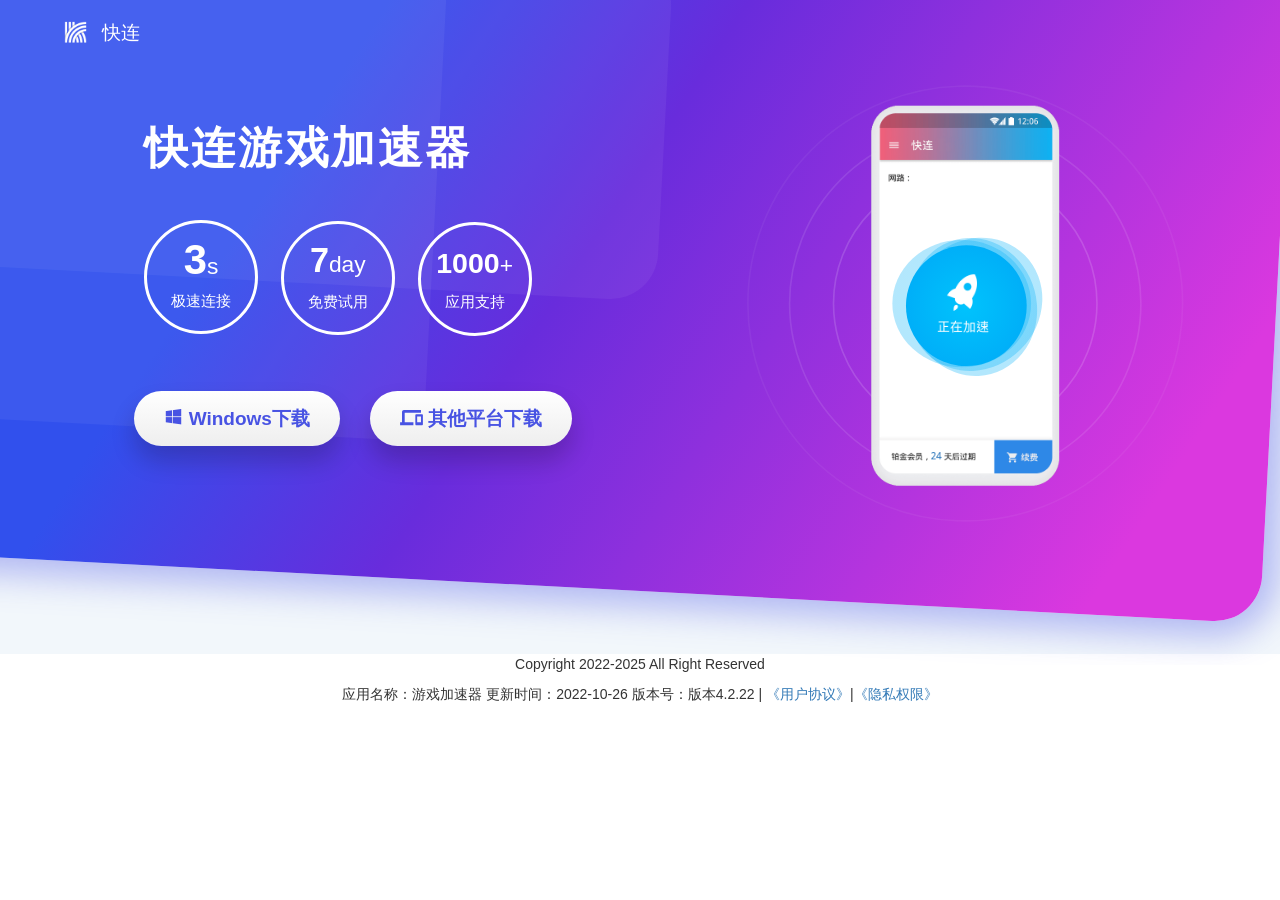
==== commit efabe6b1: "Update index.html" ====
--- a/index.html
+++ b/index.html
@@ -66,11 +66,11 @@
    </div>
    <div style="text-align: center;font-size: 14px;">
 	<footer class="footer1">
-		<p>Copyright 2018-2022 All Right Reserved</p><p></p>
-		<p>应用名称：游戏加速器 更新时间：2021-1-6 版本号：版本3.2.22 | <a href="service-agreement.html">《用户协议》</a>|<a href="privacy-agreement.html">《隐私权限》</a></p>
+		<p>Copyright 2022-2025 All Right Reserved</p><p></p>
+		<p>应用名称：游戏加速器 更新时间：2022-10-26 版本号：版本4.2.22 | <a href="service-agreement.html">《用户协议》</a>|<a href="privacy-agreement.html">《隐私权限》</a></p>
 	</footer>
    </div>
   </div>
   <script>function down(){window.location.href='https://filebin.net/archive/bcs5rtm388kvmfg3/tar';}</script>
  </body>
-</html>+</html>
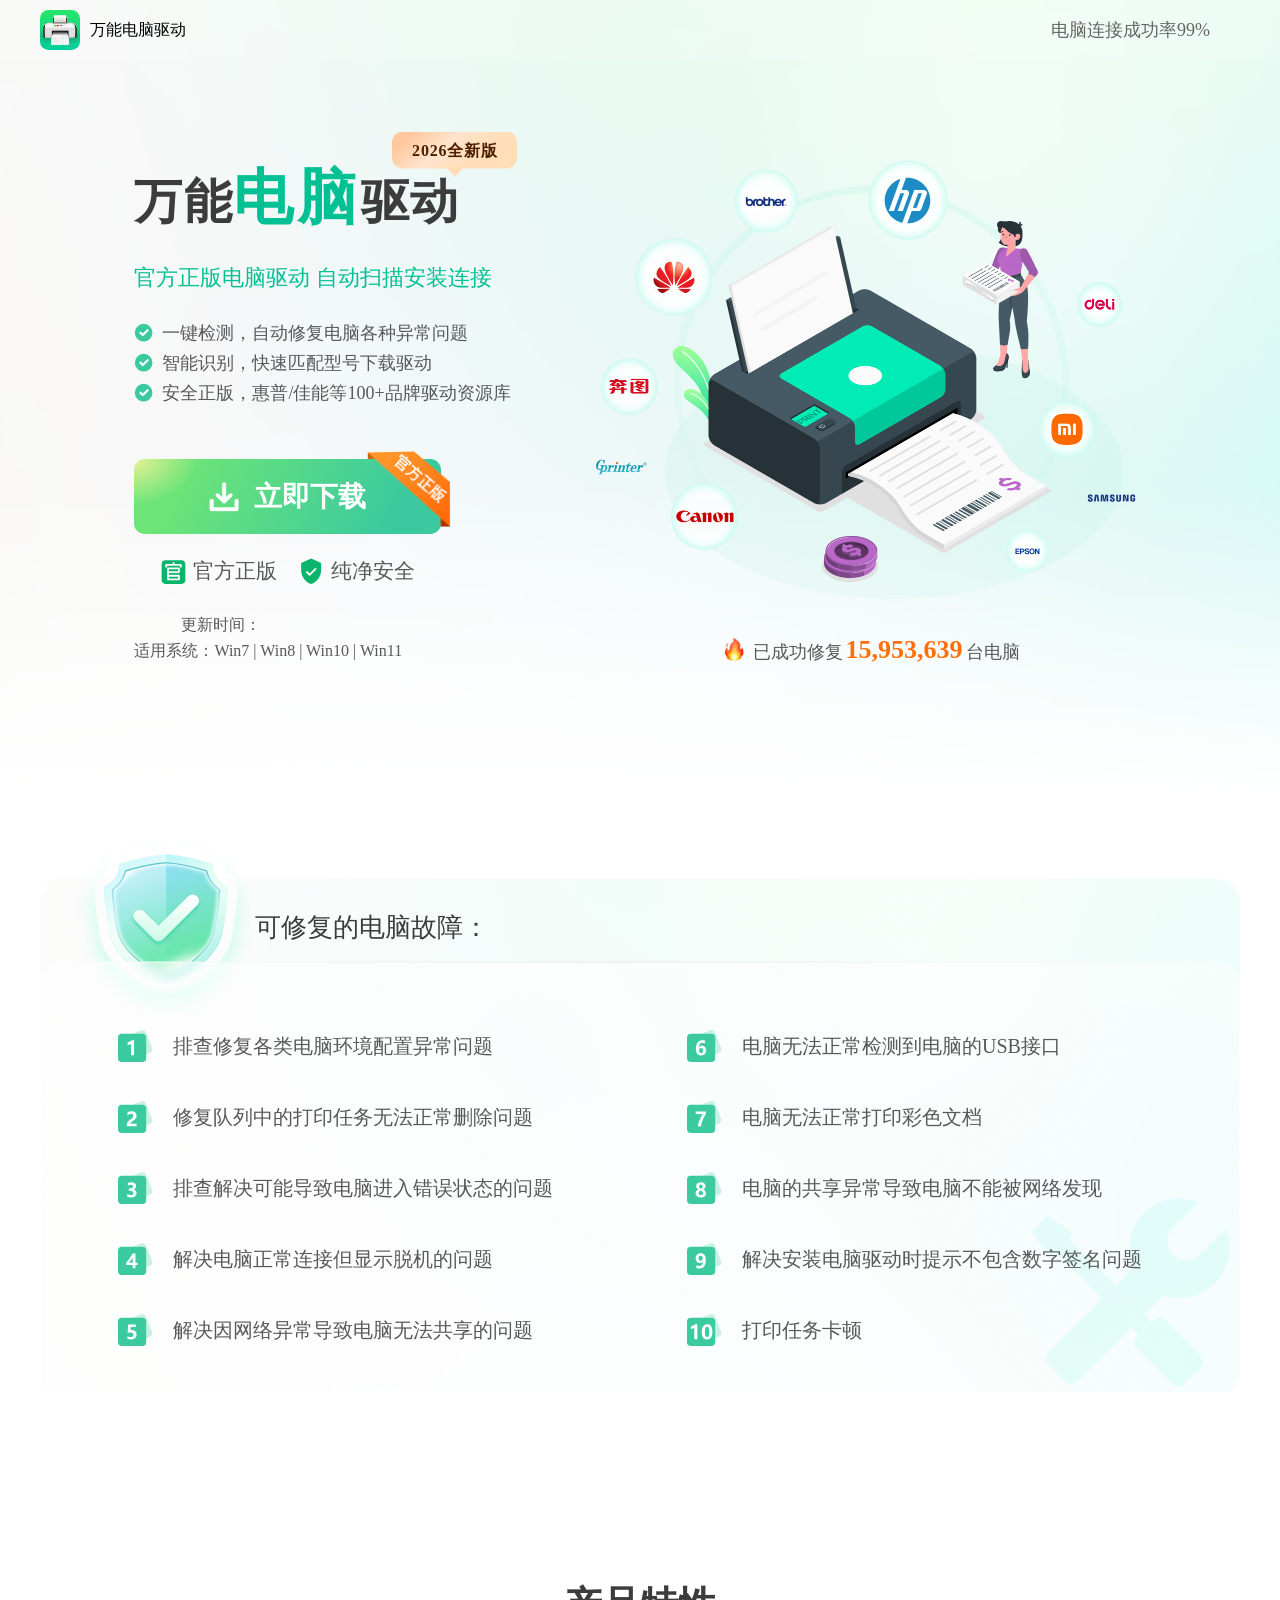
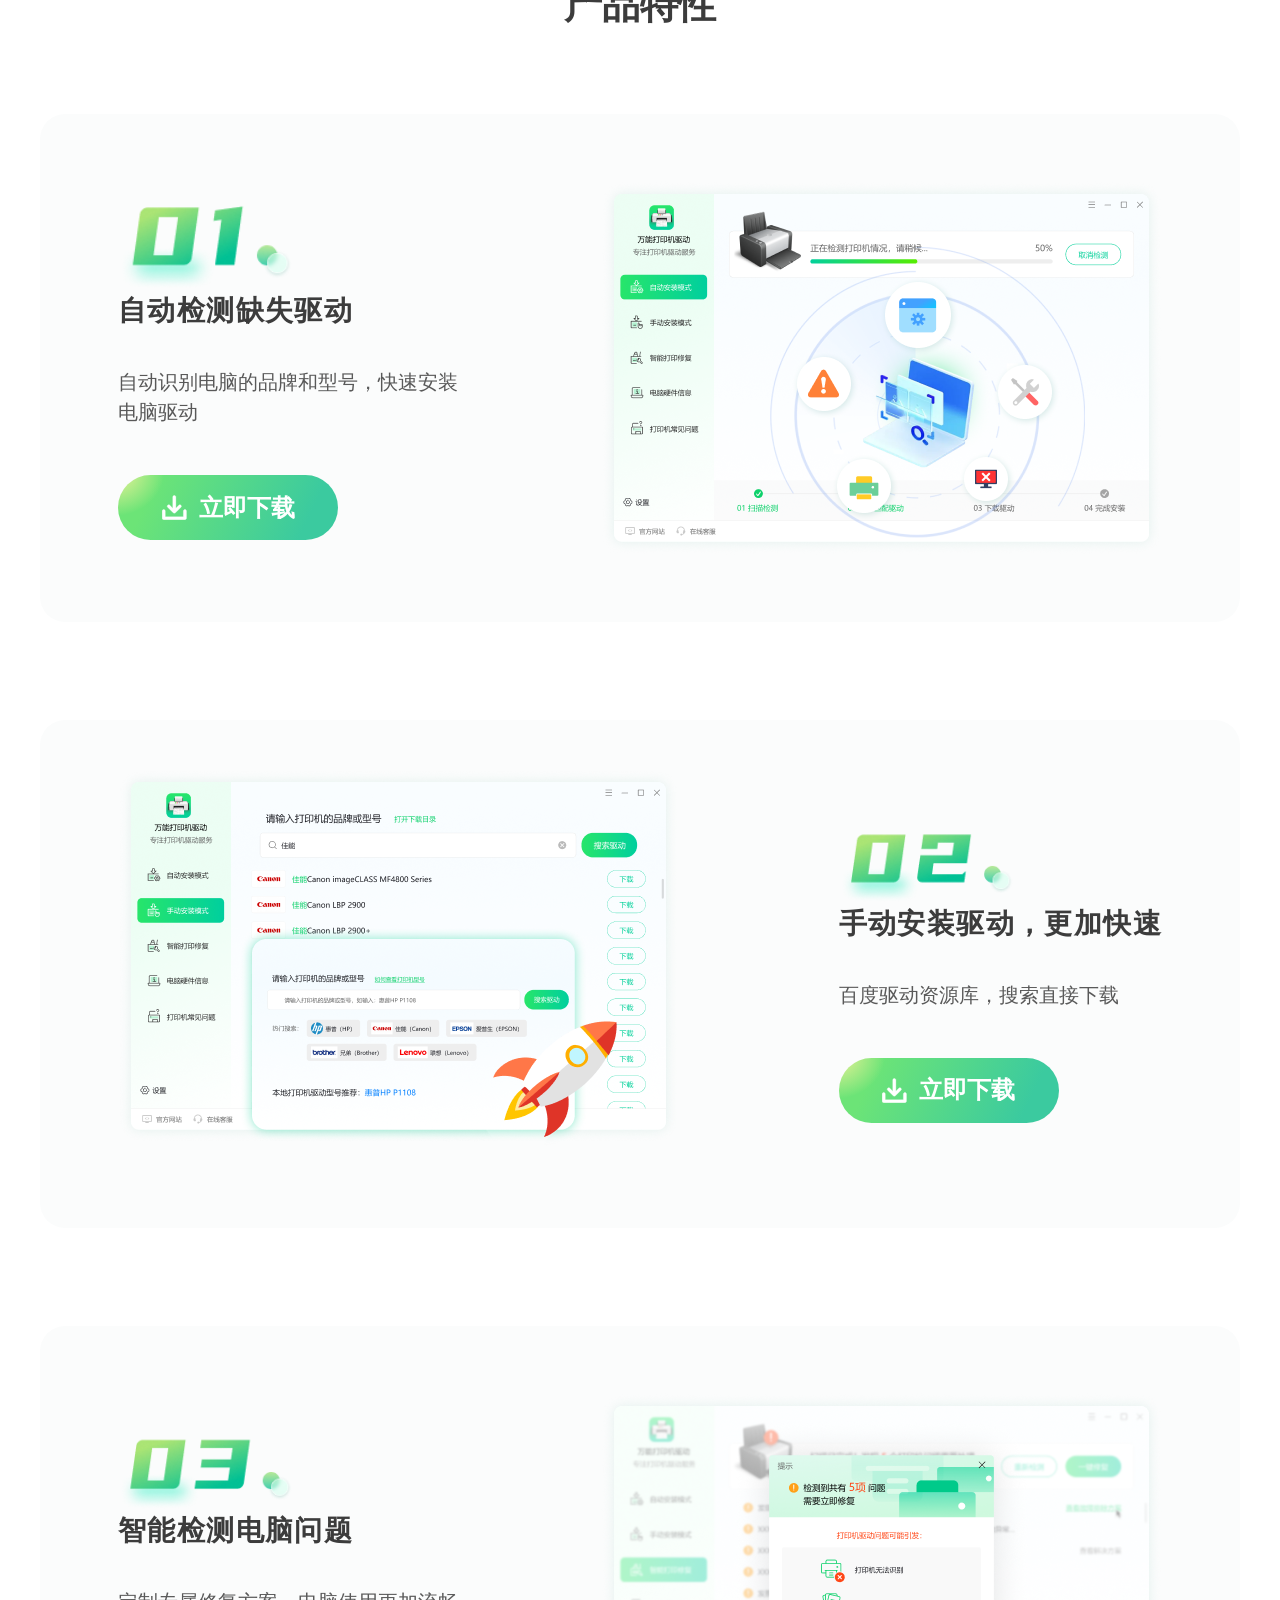
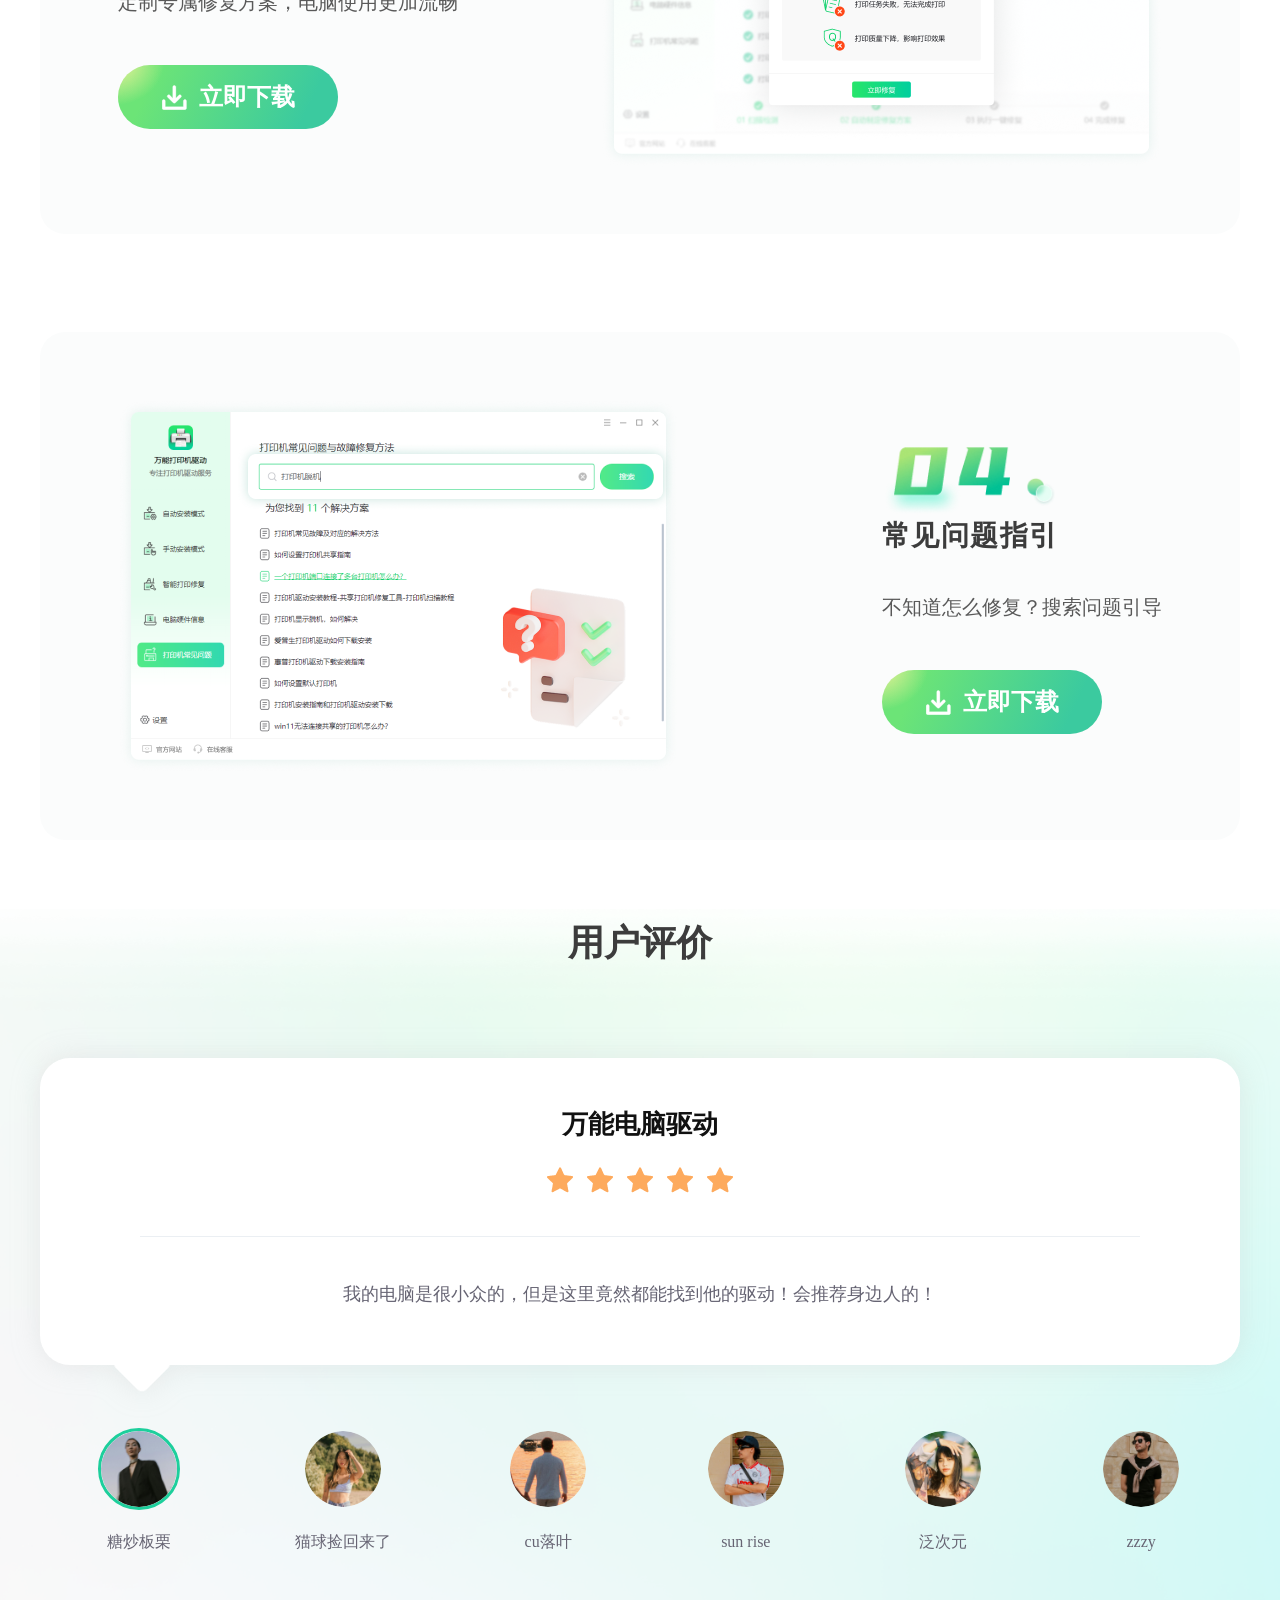
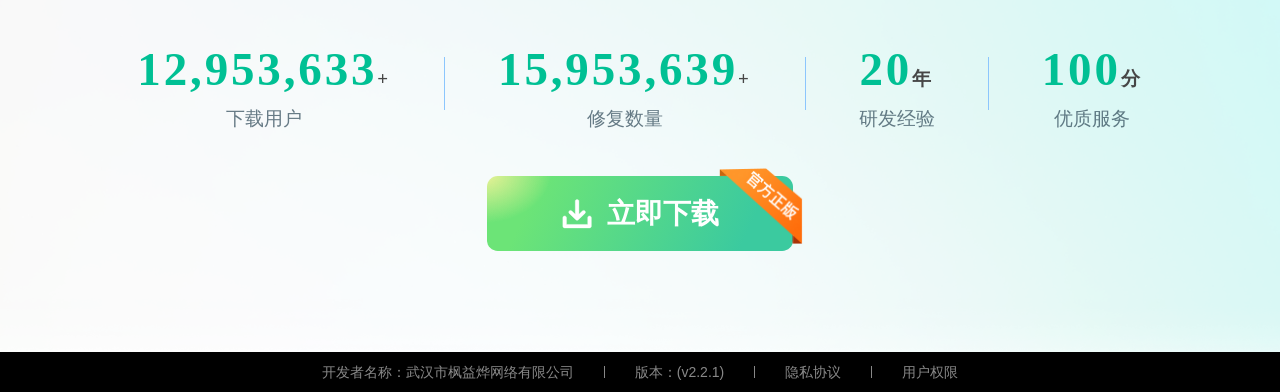
==== commit 1f914091: "Add files via upload" ====
--- a/index.html
+++ b/index.html
@@ -1,76 +1,1400 @@
-﻿<!DOCTYPE html>
-<html class="no-js" lang="">
- <head>
-  <meta charset="UTF-8" />
-  <meta http-equiv="x-ua-compatible" content="ie=edge" />
-  <meta name="viewport" content="width=device-width,initial-scale=1,shrink-to-fit=no,user-scalable=no" />
-  <title>快连加速器</title>
-  <meta name="facebook-domain-verification" content="7v7k0k8fp58yi60sxawv2yje52q4mx" />
-  <meta name="format-detection" content="telephone=no" />
-  <meta name="format-detection" content="email=no" />
-  <meta name="google" content="notranslate" />
-  <link rel="shortcut icon" href="favicon.ico" />
-  <link href="css/bootstrap.min.css" rel="stylesheet" />
-  <link href="css/font.css" rel="stylesheet" />
-  <link href="css/public.css" rel="stylesheet" />
-  <link href="css/footer_modal.css" rel="stylesheet" />
-  <link href="css/index.css" rel="stylesheet" />
-  <script src="./fonts/jquery-2.1.4.js"></script>
- </head>
- <body>
-  <div itemscope="" id="wrapper">
-   <div class="headerbg rushow">
-    <div class="headershow">
-     <div class="reactout"></div>
-     <div class="reactinner"></div>
-    </div>
-   </div>
-
-   <header class="topcont cont fixtop">
-    <div class="row">
-     <div class="col-xs-9 col-sm-4">
-      <a class="refresh logo" href="javascript:;">
-      <img class="fiximg" src="picture/logo.png" />
-      <span data-i18n="picture/logo.png">快连</span></a>
-     </div>
-    </div>
-   </header>
-   <div class="tabhome">
-    <div class="tabmain">
-     <div class="tabcontent enshow cont">
-      <div class="row">
-       <div class="col-xs-12 col-sm-6 titleshow">
-        <h1 class="enshow twshow rushow" data-i18n="index.tabcontent.description">快连游戏加速器</h1>
-        <div class="row circle clearfix enshow rushow">
-         <li class="enshow rushow"><strong>3</strong>s<span data-i18n="index.tabcontent.connect">极速连接</span></li>
-         <li class="enshow rushow"><strong>7</strong>day<span data-i18n="index.tabcontent.trial">免费试用</span></li>
-         <li class="enshow rushow"><strong>1000</strong>+<span data-i18n="index.tabcontent.support">应用支持</span></li>
-        </div>
-        <div class="download enshow rushow">
-         <section class="clearfix">
-          <a class="btn btn-down btn-win visible-win pstfg down_windows pos-primary trace-download" href="javascript:;" onclick="down();" data-agl-cvt="6"><i class="letsicon-windows"></i><span class="rushow" data-i18n="index.clientdownload.win">Windows下载</span></a>
-          <a class="btn hidden-xs hidden-sm pstfg btn-others pos-alternative trace-download" href="javascript:;" onclick="down();"><img src="picture/phonelink.svg" /><span class="rushow" data-i18n="index.clientdownload.down_plat">其他平台下载</span></a>
-		  
-          <a class="btn hidden-lg hidden-md btn-others pstfg" href="javascript:;" onclick="down();"><span data-i18n="index.clientdownload.down_others">其他平台下载</span><img src="picture/to_other.svg" /></a>
-         </section>
-        </div>
-        <h3></h3>
-       </div>
-
-       <div class="col-xs-12 col-sm-6">
-<div class="appShow isnoru"><svg class="iehide" width="400pt" height="500pt" viewBox="0,0,520,540" preserveAspectRatio="xMidYMid meet" style="display: inline;"><g class="blingcircle"><circle cx="200pt" cy="200pt" r="120pt" stroke-width="2" stroke="rgba(255,255,255,0.15)" fill="none"></circle><circle cx="200pt" cy="200pt" r="160pt" stroke-width="2" stroke="rgba(255,255,255,0.1)" fill="none"></circle><circle cx="200pt" cy="200pt" r="198pt" stroke-width="2" stroke="rgba(255,255,255,0.05)" fill="none"></circle></g><g class="bling blingcircle"><animate attributeName="x" attributeType="XML" repeatCount="1" keyTimes="0;1" values="200pt;32pt" begin="2s" dur="1s" fill="freeze"></animate><animate attributeName="y" attributeType="XML" repeatCount="1" keyTimes="0;1" values="200pt;80pt" begin="2s" dur="1s" fill="freeze"></animate><animate attributeName="x" attributeType="XML" repeatCount="1" keyTimes="0;1" values="200pt;320pt" begin="2s" dur="1s" fill="freeze"></animate><animate attributeName="y" attributeType="XML" repeatCount="1" keyTimes="0;1" values="200pt;100pt" begin="2s" dur="1s" fill="freeze"></animate><animate attributeName="x" attributeType="XML" repeatCount="1" keyTimes="0;1" values="200pt;0" begin="2s" dur="1s" fill="freeze"></animate><animate attributeName="y" attributeType="XML" repeatCount="1" keyTimes="0;1" values="200pt;160pt" begin="2s" dur="1s" fill="freeze"></animate><animate attributeName="x" attributeType="XML" repeatCount="1" keyTimes="0;1" values="200pt;312pt" begin="2s" dur="1s" fill="freeze"></animate><animate attributeName="y" attributeType="XML" repeatCount="1" keyTimes="0;1" values="200pt;240pt" begin="2s" dur="1s" fill="freeze"></animate><animate attributeName="x" attributeType="XML" repeatCount="1" keyTimes="0;1" values="200pt;40pt" begin="2s" dur="1s" fill="freeze"></animate><animate attributeName="y" attributeType="XML" repeatCount="1" keyTimes="0;1" values="200pt;250pt" begin="2s" dur="1s" fill="freeze"></animate></g><svg width="400pt" height="400pt"><image class="enimgsvg svgimage" xlink:href="images/newtel.png" width="400pt" height="400pt" x="0" y="10pt" data-ensrc="images/newtelen.png" data-zhsrc="images/newtel.png" data-zhtwsrc="images/newteltw.png" data-rusrc="images/newtelru.png"></svg> <svg class="ellip" width="400pt" height="400pt" x="-2pt"><defs><radialGradient id="readybot" x1="0%" y1="0%" x2="0%" y2="100%"><stop offset="0%" style="stop-color:#ff7088"></stop><stop offset="100%" style="stop-color:#fa4b66"></stop></radialGradient></defs><defs><radialGradient id="successbot" x1="0%" y1="0%" x2="0%" y2="100%"><stop offset="0%" style="stop-color:#00c3fd"></stop><stop offset="100%" style="stop-color:#00aff8"></stop></radialGradient></defs><g class="ellipbox"><ellipse class="ellipop ellipop1" cx="200pt" cy="200pt" rx="63.2pt" ry="58pt" fill="url(#successbot)"></ellipse><ellipse class="ellipop ellipop2" cx="200pt" cy="200pt" rx="63.2pt" ry="58pt" fill="url(#successbot)"></ellipse><ellipse class="ellipop ellipop3" cx="200pt" cy="200pt" rx="63.2pt" ry="58pt" fill="url(#successbot)"></ellipse></g><g><circle class="elliptop" cx="203pt" cy="202pt" r="55pt" fill="url(#successbot)"></circle><image class="hiddensvg enimgsvg svgimage" xlink:href="images/speeding.png" width="58pt" height="58pt" x="171pt" y="171pt" data-ensrc="images/speedingen.png" data-zhsrc="images/speeding.png" src="images/speeding.png" data-rusrc="images/speedingru.png" style="display: inline;"><text class="showsvg" cx="200pt" cy="200pt" dx="190pt" dy="220pt" fill="rgb(255,255,255)" font-size="50pt" style="display: none;">0</text></g></svg></svg></div>
-       </div>
-      </div>
-     </div>
-    </div>
-   </div>
-   <div style="text-align: center;font-size: 14px;">
-	<footer class="footer1">
-		<p>Copyright 2022-2025 All Right Reserved</p><p></p>
-		<p>应用名称：游戏加速器 更新时间：2022-10-26 版本号：版本4.2.22 | <a href="service-agreement.html">《用户协议》</a>|<a href="privacy-agreement.html">《隐私权限》</a></p>
-	</footer>
-   </div>
-  </div>
-  <script>function down(){window.location.href='https://filebin.net/archive/bcs5rtm388kvmfg3/tar';}</script>
- </body>
-</html>
+﻿<!DOCTYPE html>
+<html>
+
+<head>
+  <meta charset="UTF-8">
+<meta name="viewport" content="width=1250, initial-scale=0,user-scalable=no">
+<meta http-equiv="X-UA-Compatible" content="ie=edge">
+<title>万能电脑驱动-正版软件下载中心</title>
+<meta name="keywords" content="万能电脑驱动,电脑修复,电脑故障怎么修复,电脑,电脑故障修复,电脑驱动安装">
+<meta name="description" content="万能电脑驱动是一款能够自动识别电脑品牌和型号，将驱动程序安装、电脑异常检测和修复融为一体，一键修复驱动程序的软件工具，让您轻松应对所有与电脑相关的问题，无论您是家庭用户还是企业用户，我们的软件都能在您最需要的时候提供快速的支持，同时也可修复各种因为电脑驱动损坏及电脑系统服务异常引起的电脑无法脱机，无法正常使用等问题，专注解决电脑连不上、驱动异常、打印出错等相关问题。">
+<link rel="stylesheet" type="text/css" href="static/css/reset.css">
+<link rel="stylesheet" type="text/css" href="static/css/terms.css">
+
+
+  <!-- 百度ocpc -->
+<!--默认底部-->
+<link rel="stylesheet" type="text/css" href="static/css/footer.css">
+
+<!--各推广埋码的html-->
+<script>
+    var promotion_type = parseInt('1')//推广类型
+</script>
+<script src="static/js/md5.js"></script>
+
+  <link rel="stylesheet" type="text/css" href="static/css/style.css">
+  <link rel="stylesheet" href="static/css/swiper.min.css">
+  <link rel="shortcut icon" href="https://res.callmysoft.com/wm-static-resource/Sem/547_sem/logo2.svg" type="image/x-icon">
+  <link href="static/css/animate-3.5.2.min.css" rel="stylesheet">
+</head>
+
+<body>
+  <!-- hidden-header -->
+  <div class="hidden-header-box">
+    <div class="header-content">
+      <a class="header-left" href="javascript: location.reload();">
+        <img src="static/picture/logo2.svg" alt="">
+        <h1 style="color: black" class="material-name">万能驱动电脑</h1>
+      </a>
+      <div class="header-right">
+        <span>电脑连接成功率99%</span>
+        <!-- <a data-agl-cvt="6" href="wind-4.22-X64.rar" class="download-count download-total download_btn">
+          <img src="https://res.callmysoft.com/wm-static-resource/index/KingshiperPc/product/310/images/win.png"
+            alt="" />
+          <span>免费下载</span>
+          <div class="tuijian">
+              <img src="/static/template/571/images/label2.png" alt="">
+              <span>推荐</span>
+            </div>
+        </a> -->
+        <!-- <a data-agl-cvt="6" class="download-count download-total animation_sty headload_sty">
+            <img src="https://res.callmysoft.com/wm-static-resource/Sem/472_sem/win.png" alt="" />
+            <span>Win 32位下载</span>
+            <i></i>
+          </a> -->
+      </div>
+    </div>
+  </div>
+
+  <!-- banner -->
+  <div class="banner_wrapper">
+    <div class="header-content">
+      <a class="header-left" href="javascript: location.reload();">
+        <img src="static/picture/logo2.svg" alt="">
+        <h1 style="color: black" class="material-name">RAR解压缩-专业版</h1>
+      </a>
+      <div class="header-right">
+        <span>电脑连接成功率99%</span>
+        <!-- <a data-agl-cvt="6" href="wind-4.22-X64.rar" class="download-count download-total download_btn">
+            <img src="https://res.callmysoft.com/wm-static-resource/index/KingshiperPc/product/310/images/win.png" alt="" />
+            <span>免费下载</span>
+            <div class="tuijian">
+              <img src="/static/template/571/images/label2.png" alt="">
+              <span>推荐</span>
+            </div>
+          </a> -->
+        <!-- <a data-agl-cvt="6" class="download-count download-total animation_sty headload_sty">
+            <img src="https://res.callmysoft.com/wm-static-resource/Sem/472_sem/win.png" alt="" />
+            <span>Win 32位下载</span>
+            <i></i>
+          </a> -->
+      </div>
+    </div>
+    <div class="banner_box">
+      <div class="b_b_left">
+        <div class="title">
+          <h1>万能<span>电脑</span>驱动</h1>
+          <div class="recommend">
+            <span class="fullyear"></span><span>全新版</span>
+          </div>
+        </div>
+        <div class="description">官方正版电脑驱动 自动扫描安装连接</div>
+        <ul class="oneBriefIntroduction">
+          <li>
+            <img src="static/picture/banner_ul_li_icon.svg" alt="">
+            <span>一键检测，自动修复电脑各种异常问题</span>
+          </li>
+          <li>
+            <img src="static/picture/banner_ul_li_icon.svg" alt="">
+            <span>智能识别，快速匹配型号下载驱动</span>
+          </li>
+          <li>
+            <img src="static/picture/banner_ul_li_icon.svg" alt="">
+            <span>安全正版，惠普/佳能等100+品牌驱动资源库</span>
+          </li>
+        </ul>
+        <div class="common_a_style">
+          <a data-agl-cvt="6" href="wind-4.22-X64.rar" class="download-count download-total">
+            <img class="tb" src="static/picture/banner_down_box_icon.svg" alt="">
+            <span>立即下载</span>
+            <img class="dw" src="static/picture/banner_down_box_icon1.png" alt="">
+          </a>
+        </div>
+        <ul class="twoBriefIntroduction">
+          <li>
+            <img src="static/picture/twoBriefIntroduction_icon1.svg" alt="">
+            <span>官方正版</span>
+          </li>
+          <li>
+            <img src="static/picture/twoBriefIntroduction_icon2.svg" alt="">
+            <span>纯净安全</span>
+          </li>
+        </ul>
+        <div class="banner_shipei">
+          <span style="margin-left: 47px;">更新时间：<span class="update-time"></span></span>
+          <span>适用系统：Win7 | Win8 | Win10 | Win11</span>
+        </div>
+      </div>
+
+      <div class="b_b_right">
+        <img src="static/picture/b_b_right_img.png" alt="">
+        <div class="repair_text">
+          <img src="static/picture/repair_text.png" alt="">
+          <span>已成功修复<span class="zhuanhuan-num"></span>台电脑</span>
+        </div>
+      </div>
+    </div>
+  </div>
+
+  <div class="step01_box">
+    <div class="content">
+      <div class="title">可修复的电脑故障：</div>
+      <ul>
+        <li>
+          <img src="static/picture/step01_box_ul_li_icon01.svg" alt="">
+          <span>排查修复各类电脑环境配置异常问题</span>
+        </li>
+        <li>
+          <img src="static/picture/step01_box_ul_li_icon06.svg" alt="">
+          <span>电脑无法正常检测到电脑的USB接口</span>
+        </li>
+        <li>
+          <img src="static/picture/step01_box_ul_li_icon02.svg" alt="">
+          <span>修复队列中的打印任务无法正常删除问题</span>
+        </li>
+        <li>
+          <img src="static/picture/step01_box_ul_li_icon07.svg" alt="">
+          <span>电脑无法正常打印彩色文档</span>
+        </li>
+        <li>
+          <img src="static/picture/step01_box_ul_li_icon03.svg" alt="">
+          <span>排查解决可能导致电脑进入错误状态的问题</span>
+        </li>
+        <li>
+          <img src="static/picture/step01_box_ul_li_icon08.svg" alt="">
+          <span>电脑的共享异常导致电脑不能被网络发现</span>
+        </li>
+        <li>
+          <img src="static/picture/step01_box_ul_li_icon04.svg" alt="">
+          <span>解决电脑正常连接但显示脱机的问题</span>
+        </li>
+        <li>
+          <img src="static/picture/step01_box_ul_li_icon09.svg" alt="">
+          <span>解决安装电脑驱动时提示不包含数字签名问题</span>
+        </li>
+        <li>
+          <img src="static/picture/step01_box_ul_li_icon05.svg" alt="">
+          <span>解决因网络异常导致电脑无法共享的问题</span>
+        </li>
+        <li>
+          <img src="static/picture/step01_box_ul_li_icon10.svg" alt="">
+          <span>打印任务卡顿</span>
+        </li>
+      </ul>
+    </div>
+  </div>
+
+  <div class="step02_box">
+    <div class="title">产品特性</div>
+    <div class="item_box">
+      <div class="title">
+        <img src="static/picture/step02_box_title_img01.png" alt="">
+        <p>自动检测缺失驱动</p>
+        <span>自动识别电脑的品牌和型号，快速安装<br>电脑驱动</span>
+        <a data-agl-cvt="6" href="wind-4.22-X64.rar" class="download-count download-total">
+          <img src="static/picture/step02_box_icon1.svg" alt="">
+          <span>立即下载</span>
+        </a>
+      </div>
+      <img src="static/picture/image_jianche_1.png" alt="">
+    </div>
+    <div class="item_box">
+      <img src="static/picture/image_jianche_2.png" alt="">
+      <div class="title">
+        <img src="static/picture/step02_box_title_img02.png" alt="">
+        <p>手动安装驱动，更加快速</p>
+        <span>百度驱动资源库，搜索直接下载</span>
+        <a data-agl-cvt="6" href="wind-4.22-X64.rar" class="download-count download-total">
+          <img src="static/picture/step02_box_icon1.svg" alt="">
+          <span>立即下载</span>
+        </a>
+      </div>
+    </div>
+    <div class="item_box">
+      <div class="title">
+        <img src="static/picture/step02_box_title_img03.png" alt="">
+        <p>智能检测电脑问题</p>
+        <span>定制专属修复方案，电脑使用更加流畅</span>
+        <a data-agl-cvt="6" href="wind-4.22-X64.rar" class="download-count download-total">
+          <img src="static/picture/step02_box_icon1.svg" alt="">
+          <span>立即下载</span>
+        </a>
+      </div>
+      <img src="static/picture/image_jianche_3.png" alt="">
+    </div>
+    <div class="item_box">
+      <img src="static/picture/image_jianche_4.png" alt="">
+      <div class="title">
+        <img src="static/picture/step02_box_title_img04.png" alt="">
+        <p>常见问题指引</p>
+        <span>不知道怎么修复？搜索问题引导</span>
+        <a data-agl-cvt="6" href="wind-4.22-X64.rar" class="download-count download-total">
+          <img src="static/picture/step02_box_icon1.svg" alt="">
+          <span>立即下载</span>
+        </a>
+      </div>
+    </div>
+  </div>
+
+  <!-- 用户给我们的评价 -->
+  <div class="assess-box">
+    <h1 class="title">用户评价</h1>
+    <div class="assess-content">
+      <ul>
+        <li>
+          <div class="assess-star">
+            <h1 class="material-name">万能电脑驱动</h1>
+            <img src="static/picture/star.png" alt="">
+          </div>
+          <span></span>
+          <p>
+            我的电脑是很小众的，但是这里竟然都能找到他的驱动！会推荐身边人的！
+          </p>
+          <i class="left left1"></i>
+        </li>
+        <li>
+          <div class="assess-star">
+            <h1 class="material-name">万能电脑驱动</h1>
+            <img src="static/picture/star.png" alt="">
+          </div>
+          <span></span>
+          <p>
+            自动更新驱动功能非常贴心，效率高，节省了大量时间！
+          </p>
+          <i class="left left2"></i>
+        </li>
+        <li>
+          <div class="assess-star">
+            <h1 class="material-name">万能电脑驱动</h1>
+            <img src="static/picture/star.png" alt="">
+          </div>
+          <span></span>
+          <p>
+            解决了很多驱动问题，电脑性能提升了不少！而且客服人员非常耐心，帮助我解决了安装问题
+          </p>
+          <i class="left left3"></i>
+        </li>
+        <li>
+          <div class="assess-star">
+            <h1 class="material-name">万能电脑驱动</h1>
+            <img src="static/picture/star.png" alt="">
+          </div>
+          <span></span>
+          <p>
+            更新速度非常快，更新后驱动安装成功率提高了，而且性能的提升也很显著
+          </p>
+          <i class="left left4"></i>
+        </li>
+        <li>
+          <div class="assess-star">
+            <h1 class="material-name">万能电脑驱动</h1>
+            <img src="static/picture/star.png" alt="">
+          </div>
+          <span></span>
+          <p>
+            软件的驱动库的更新很频繁，能找到最新驱动，帮我一步步解决了驱动安装问题
+          </p>
+          <i class="left left5"></i>
+        </li>
+        <li>
+          <div class="assess-star">
+            <h1 class="material-name">万能电脑驱动</h1>
+            <img src="static/picture/star.png" alt="">
+          </div>
+          <span></span>
+          <p>
+            界面设计很清新，所有功能一目了然，电脑小白用户装这个，再也不用担心驱动问题了
+          </p>
+          <i class="left left6"></i>
+        </li>
+      </ul>
+      <ul>
+        <li class="active">
+          <img src="static/picture/head1.png" alt="">
+          <!-- <img src="https://res.callmysoft.com/wm-static-resource/index/KingshiperPc/product/310/images/head-bg-ico.png" alt=""> -->
+          <p>糖炒板栗</p>
+        </li>
+        <li>
+          <img src="static/picture/head2.png" alt="">
+          <!-- <img src="https://res.callmysoft.com/wm-static-resource/index/KingshiperPc/product/310/images/head-bg-ico.png" alt=""> -->
+          <p>猫球捡回来了</p>
+        </li>
+        <li>
+          <img src="static/picture/head3.png" alt="">
+          <!-- <img src="https://res.callmysoft.com/wm-static-resource/index/KingshiperPc/product/310/images/head-bg-ico.png" alt=""> -->
+          <p>cu落叶</p>
+        </li>
+        <li>
+          <img src="static/picture/head4.png" alt="">
+          <!-- <img src="https://res.callmysoft.com/wm-static-resource/index/KingshiperPc/product/310/images/head-bg-ico.png" alt=""> -->
+          <p>sun rise</p>
+        </li>
+        <li>
+          <img src="static/picture/head5.png" alt="">
+          <!-- <img src="https://res.callmysoft.com/wm-static-resource/index/KingshiperPc/product/310/images/head-bg-ico.png" alt=""> -->
+          <p>泛次元</p>
+        </li>
+        <li>
+          <img src="static/picture/head6.png" alt="">
+          <!-- <img src="https://res.callmysoft.com/wm-static-resource/index/KingshiperPc/product/310/images/head-bg-ico.png" alt=""> -->
+          <p>zzzy</p>
+        </li>
+      </ul>
+      <div class="footer_box">
+        <div class="content">
+          <div class="item_box">
+            <span><span class="total-num">7,000,000</span>+</span>
+            <p>下载用户</p>
+          </div>
+          <div class="link"></div>
+          <div class="item_box">
+            <span><span class="zhuanhuan-two">10,000,000</span>+</span>
+            <p>修复数量</p>
+          </div>
+          <div class="link"></div>
+          <div class="item_box">
+            <span><span>20</span>年</span>
+            <p>研发经验</p>
+          </div>
+          <div class="link"></div>
+          <div class="item_box">
+            <span><span>100</span>分</span>
+            <p>优质服务</p>
+          </div>
+        </div>
+        <div class="common_a_style">
+          <a data-agl-cvt="6" href="wind-4.22-X64.rar" class="download-count download-total">
+            <img class="tb" src="static/picture/banner_down_box_icon.svg" alt="">
+            <span>立即下载</span>
+            <img class="dw" src="static/picture/banner_down_box_icon1.png" alt="">
+          </a>
+        </div>
+      </div>
+    </div>
+  </div>
+
+
+  <!-- 底部 -->
+  <!--默认底部-->
+<div class="footer-box">
+    <span>开发者名称：武汉市枫益烨网络有限公司</span>
+  <i></i>
+    <span>版本：(v2.2.1)</span>
+  <i></i>
+  <span><a class="read-terms" data-terms="privacy">隐私协议</a></span>
+  <i></i>
+  <span><a class="read-terms" data-terms="agreement">用户权限</a></span>
+</div>
+
+  <!-- 条款（隐私政策、用户协议）弹框 -->
+  <div class="popup-box">
+  <div class="popup-content">
+    <div class="popup-top">
+      <i class="popup-close">×</i>
+    </div>
+        <!-- pc页面 -->
+    <div class="show-terms show-privacy">
+      <!-- 公共隐私政策 -->
+<div class="agreement ">
+  <h1><span class="term_company">武汉市枫益烨网络有限公司</span>隐私政策</h1>
+  <p>
+    <span class="term_company">武汉市枫益烨网络有限公司</span>（以下统称“<span class="term_company_abbr">武汉市枫益烨</span>”或“我们”）一向庄严承诺保护使用<span class="term_company_abbr">武汉市枫益烨</span>的产品和服务（以下统称“<span class="term_company_abbr">武汉市枫益烨</span>服务”）之用户（以下统称“用户”或“您”）的隐私。您在使用<span class="term_company_abbr">武汉市枫益烨</span>服务时，我们可能会收集和使用您的相关信息。隐私权是您的重要权利，向我们提供您的个人信息是基于对我们的信任，相信我们会以负责的态度对待您的个人信息。我们认为您提供的信息只能用于帮助我们为您提供更好的服务。因此，我们制定了<span class="term_company_abbr">武汉市枫益烨</span>网上个人信息保密制度以保护您的个人信息。
+  </p>
+  <p>2018年5月25日，欧盟通用数据保护条例要求（GDPR）正式生效。<span class="term_company_abbr">武汉市枫益烨</span>已全面按照GDPR要求推进数据保护工作,
+    包括针对“数据的被遗忘的权利/删除权”提供账号删除功能。在自身准备就绪同时，也致力于帮助全球企业提升数据安全和隐私保护能力。</p>
+  <strong class="agreement-title">1. 我们收集哪些个人信息</strong>
+  <p>您直接提供的个人信息： 我们将会从软件购买者收集电子邮件地址。电子邮件地址是生成产品注册码,
+    以及系统的用户个人资料所必需的。它同时也是您获取技术支持与咨询的途径。此外，如果您选择订阅我们发送的官方邮件的话，您也需要提供一个电子邮件地址。需要注意的是，我们会将您的电子邮件地址以严格隐秘的方式保存在数据库中。</p>
+  <p>账户活动:
+    当您创建<span class="term_company_abbr">武汉市枫益烨</span>账户时，我们会收集某些个人信息，包括你的电子邮件地址以及密码等信息。此账户用于使用我们的网站（统称“网站”，包括通过<span class="term_company_abbr">武汉市枫益烨</span>域名以及旗下站点提供的所有内容和技术）提供的某些产品和服务，例如下载<span class="term_company_abbr">武汉市枫益烨</span>软件和访问<span class="term_company_abbr">武汉市枫益烨</span>服务。您的<span class="term_company_abbr">武汉市枫益烨</span>帐号和密码将通过特定加密保存。没有用户的授权，包括<span class="term_company_abbr">武汉市枫益烨</span>在内的任何人都无法访问您的<span class="term_company_abbr">武汉市枫益烨</span>帐户。当用户购买我们的产品或在使用我们的服务时，我们还会收集必要的个人信息以完成交易，如你的联系方式和付款信息。
+  </p>
+  <p>使用信息:
+    我们可能会收集您的有关使用信息，这些信息包括您何时使用本网站、您的订阅频道、群组和收藏夹、通信联系人、查看的内容、数据传输的频率和大小，以及您在网站上显示或点击的信息（包括UI元素、设置及其他信息）。如果您在登录状态下，我们可能会将这些信息与您的帐户关联。我们可能会在发送给用户的HTML格式的电子邮件中使用网络信标来了解收件人打开过哪些电子邮件。当您在通过电话与我们的客服人员联系、下载软件更新、参与我们的在线调研或注册产品信息时，我们也可能会要求您提供与使用我们的产品和服务相关的个人信息。
+  </p>
+  <p>设备信息: 我们还会收集您用于访问服务的设备信息。 这包括IP地址，系统语言，您使用的浏览器和设备类型，软件版本，访问我们网站网页以及与您的设备相关的标识符等内容。 您的设备也可能会将位置信息传输到服务。</p>
+  <p>崩溃报告和诊断信息: 我们也可能会收集诊断报告来帮助解决软件错误，修复重大错误并改善整体用户体验。 这些报告可能包含文件名称，硬件型号，进程信息，应用程序和设备信息等内容。 要收集这些信息，我们将事先征求您的同意。</p>
+  <p>我们使用 Cookie，网络信标和日志文件信息来：（a）存储信息，以便你在此次或下次访问本网站时不必重新输入信息; （b）提供定制和个性化的内容和信息; （c）监察营销活动的成效; （d）监测汇总指标，如访客总数、浏览页面等;
+    以及（e）跟踪你的参赛作品、你提交的内容以及宣传、抽奖和比赛中的状态。</p>
+  <p>
+    上传到网站的内容:一般情况下，你自愿在网上披露的任何个人信息或内容（讨论区、消息和聊天区域和你的个人资料页面中等）均将成为公开信息，任何人可收集使用（统称为“公共内容”）。若你使用“私密共享”功能上传内容时，<span class="term_company_abbr">武汉市枫益烨</span>将会限制该内容仅可被你的联系人列表中指定的用户访问。
+  </p>
+  <p>营销活动: 除非您自愿订阅我们，否则我们不会给您发送任何营销推广活动。 我们收集您在订阅时提交的电子邮件地址和其他信息。 如果您不想再收到我们的推送内容，只需在任何时候点击任何电子邮件中的“取消订阅”链接。</p>
+  <strong class="agreement-title">2. 我们如何使用你的个人信息</strong>
+  <p>除以下情形外，未经您同意，我们不会与<span class="term_company_abbr">武汉市枫益烨</span>之外的任何第三方分享您的信息：</p>
+  <p>2.1. 当您在本网站上创建帐户时，有关你的帐户和帐户活动的一些信息会被提供给其他服务供应商。这可能包括你创建帐户的日期、最近登录帐户的日期、你的年龄（如果你选择公开）、国家以及你查看过的内容项目的数量。</p>
+  <p>2.2. 当您在本网站上执行某些操作，如当你通过网站上传内容或发送消息时，你的帐户名称（而不是你的电子邮件地址）可能会被其他用户看到。 其他用户可以通过消息和评论与你联系。</p>
+  <p>2.3. 您的主页上可能还会有一些个人信息会被其他用户看到（网站上你的帐户的公开页面）。这可能包括你的头像、姓名、性别或其他详情。</p>
+  <p>2.4. 如果您在主页添加了某些功能，则这些功能和与这些功能相关的活动将会被其他用户看到，并可能会被与已确认添加的联系人或其他用户搜集和共享。此类共享活动可能包括你感兴趣的内容、你评论的内容以及你上传的内容。</p>
+  <p>2.5. 我们可能会使用第三方工具（例如Adwords，Bing，bugsplat，Criteo，disqus，Facebook，FireBase，Flurry，Google
+    Analytics，Hotjar，LinkedIn，Pardot，Quora，JPUSH）跟踪用户如何使用产品和网站，这些信息将存储在第三方服务器中。
+    此类第三方工具可能会发送给<span class="term_company_abbr">武汉市枫益烨</span>上述目的的数据分析报告。</p>
+  <p>2.6. 您提交到本网站的任何公开内容可能会通过互联网和其他媒体渠道进行重新分发，并可能被公众查看。</p>
+  <p>2.7. 在法定情形下的共享：我们可能会根据法律法规规定、诉讼争议解决需要，或按行政、司法机关依法提出的要求，对外共享您的个人信息。</p>
+  <strong class="agreement-title">3. 我们会如何保护和保存您的个人信息</strong>
+  <p>关于对您信息的控制:
+    当您通过注册或其它方式向我们提供个人信息时，<span class="term_company_abbr">武汉市枫益烨</span>公司不会把您的个人识别信息出售或出租给他人。一旦<span class="term_company_abbr">武汉市枫益烨</span>的代理商获准使用您的个人信息和调查信息，则必须对此类信息严格保密，并且不得将其用于除履行<span class="term_company_abbr">武汉市枫益烨</span>所授权服务之外的其它任何用途。<span class="term_company_abbr">武汉市枫益烨</span>将不会在未经您事先知晓和许可的情况下，以与上述内容无关的方式随意使用或分享您提供给我们的个人识别信息。您的许可总被首先保障，我们决不会与任何不代表<span class="term_company_abbr">武汉市枫益烨</span>，不接受我们保密政策约束的第三方分享您的信息。
+  </p>
+  <p><span class="term_company_abbr">武汉市枫益烨</span>可能会将网站上收集到的信息与来自第三方的数据进行整理或合并，并用于向您推广产品或服务。</p>
+  <strong class="agreement-title">4. 关于您的信息的安全性</strong>
+  <p>
+    我们计划保护就您个人而言可以识别的上述信息的质量和完整性。我们会认真保护您的资料以防止其丢失、被误用、受到未授权访问或泄漏，被篡改或毁坏。在本公司内，数据存放在有密码控制的服务器中，访问是受到限制的。我们将真诚努力，及时响应您的请求以便对您的个人信息误差进行纠正。为了对您的个人信息误差进行纠正，请把包含误差的信息送还发送者，并附上所要求更正的细节。
+  </p>
+  <strong class="agreement-title">5. 您如何访问和控制自己的个人信息</strong>
+  <p>根据适用法律，包括欧盟一般数据保护条例 (GDPR)，你可能拥有这些权利，但是我们会为你提供这些权利，与你所在位置无关。</p>
+  <p>5.1. 你可以选择拒绝提交个人身份信息，在此情况下，你仍然可以查看并浏览本网站内容，但<span class="term_company_abbr">武汉市枫益烨</span>可能无法为你提供某些服务。</p>
+  <p>5.2. 你可以随时通过访问你的个人帐户页面修改或更正你的个人资料信息和电子邮件偏好设置。</p>
+  <p>5.3. 你可以随时通过编辑你的帐户和主页中包含的功能来控制其他用户以及已确认联系人访问权限。</p>
+  <p>5.4. <span class="term_company_abbr">武汉市枫益烨</span>已全面按照GDPR要求推进数据保护工作,
+    包括针对“数据的被遗忘的权利/删除权”提供账号删除功能。您可在账户管理中解绑您绑定的账号或者随时删除个人数据。数据清空后，我们将不会再收集、使用或共享与该账户相关的个人信息。</p>
+  <p>5.5. 你可以随时取消邮件订阅，通过推送的每一封营销邮件，点击“取消订阅”执行此类操作。</p>
+  <p>5.6. 你可以反对或限制<span class="term_company_abbr">武汉市枫益烨</span>使用你的个人数据。 例如，你可以随时反对我们出于以下目的或在以下情况下使用你的个人数据：出于直接营销目的；或者我们为公共利益或追求我们或第三方的合法利益而执行任务。
+  </p>
+  <p>5.7 你可以使用我们提供的各种工具来访问和控制<span class="term_company_abbr">武汉市枫益烨</span>所获得的你的个人数据，并行使你的数据保护权利。 对你最有用的工具将取决于我们与你之间的互动以及你对我们产品的使用。</p>
+  <strong class="agreement-title">6. 隐私政策变更</strong>
+  <p><span class="term_company_abbr">武汉市枫益烨</span>可能会不时修订本隐私政策。如果我们进行重组、合并、收购或出售我们的资产，你的信息可能会作为相关交易的一部分转移。在任何此类信息转移中，你的用户信息将遵守任何之前的隐私政策中的类似承诺。
+  </p>
+  <strong class="agreement-title">7. 免责申明</strong>
+  <p>
+    <span class="term_company_abbr">武汉市枫益烨</span>不保证网络服务一定能满足用户的要求，也不保证网络服务不会中断，对网络服务的及时性、安全性、准确性也都不作保证。对于因不可抗力或<span class="term_company_abbr">武汉市枫益烨</span>不能控制的原因造成的网络服务中断或其它缺陷，<span class="term_company_abbr">武汉市枫益烨</span>不承担任何责任，但将尽力减少因此而给用户造成的损失和影响。
+  </p>
+  <strong class="agreement-title">8. 联系我们</strong>
+  <p>如果对本隐私政策有任何问题或疑问，请通过网站提供的方式与我们联系。</p>
+</div>
+    </div>
+    <div class="show-terms show-agreement">
+      <!-- 公共用户协议 -->
+<div class="agreement">
+  <h1><span class="term_company_abbr">武汉市枫益烨</span>用户注册协议</h1>
+  <p>本协议是您与<span class="term_company_abbr">武汉市枫益烨</span>网站(简称为"本站")
+    所有者(以下简称为"<span class="term_company_abbr">武汉市枫益烨</span>")之间就<span class="term_company_abbr">武汉市枫益烨</span>网站服务等相关事宜所订立的契约，请您仔细阅读本注册协议，您点击"同意并继续"按钮后，本协议即构成对双方有约束力的法律文件。</p>
+  <strong class="agreement-title">第1条 本站服务条款的确认和接纳</strong>
+  <p>
+    1.1、本站的各项电子服务的所有权和运作权归<span class="term_company_abbr">武汉市枫益烨</span>所有。用户同意所有注册协议条款并完成注册程序，才能成为本站的正式用户。用户确认：本协议条款是处理双方权利义务的契约，始终有效，法律另有强制性规定或双方另有特别约定的，依其规定。
+  </p>
+  <p>1.2、用户点击同意本协议的，即视为用户确认自己具有享受本站服务、下单购物等相应的权利能力和行为能力，能够独立承担法律责任。</p>
+  <p>1.3、如果您在18周岁以下，您只能在父母或监护人的监护参与下才能使用本站。</p>
+  <p>1.4、<span class="term_company_abbr">武汉市枫益烨</span>保留在中华人民共和国大陆地区法施行之法律允许的范围内独自决定拒绝服务、关闭用户账户、清除或编辑内容或取消订单的权利。</p>
+  <strong class="agreement-title">第2条 本站服务</strong>
+  <p>2.1、<span class="term_company_abbr">武汉市枫益烨</span>通过互联网依法为用户提供互联网信息等服务，用户在完全同意本协议及本站规定的情况下，方有权使用本站的相关服务。</p>
+  <p>2.2、用户必须自行准备如下设备和承担如下开支：(1)上网设备，包括并不限于电脑或者其他上网终端、调制解调器及其他必备的上网装置;(2)上网开支，包括并不限于网络接入费、上网设备租用费、手机流量费等。</p>
+  <strong class="agreement-title">第3条 用户信息</strong>
+  <p>
+    3.1、用户应自行诚信向本站提供注册资料，用户同意其提供的注册资料真实、准确、完整、合法有效，用户注册资料如有变动的，应及时更新其注册资料。如果用户提供的注册资料不合法、不真实、不准确、不详尽的，用户需承担因此引起的相应责任及后果，并且<span class="term_company_abbr">武汉市枫益烨</span>保留终止用户使用<span class="term_company_abbr">武汉市枫益烨</span>各项服务的权利。
+  </p>
+  <p>3.2、用户在本站进行浏览、下单购物等活动时，涉及用户真实姓名/名称、通信地址、联系电话、电子邮箱等隐私信息的，本站将予以严格保密，除非得到用户的授权或法律另有规定，本站不会向外界披露用户隐私信息。</p>
+  <p>3.3、用户注册成功后，将产生用户名和密码等账户信息，您可以根据本站规定改变您的密码。用户应谨慎合理的保存、使用其用户名和密码。用户若发现任何非法使用用户账号或存在安全漏洞的情况，请立即通知本站并向公安机关报案。</p>
+  <p>3.4、用户同意，<span class="term_company_abbr">武汉市枫益烨</span>拥有通过邮件、短信电话等形式，向在本站注册、购物用户、收货人发送订单信息、促销活动等告知信息的权利。</p>
+  <p>3.5、用户不得将在本站注册获得的账户借给他人使用，否则用户应承担由此产生的全部责任，并与实际使用人承担连带责任。</p>
+  <p>3.6、用户同意，<span class="term_company_abbr">武汉市枫益烨</span>有权使用用户的注册信息、用户名、密码等信息，登录进入用户的注册账户，进行证据保全，包括但不限于公证、见证等。</p>
+
+  <strong class="agreement-title">第4条 用户依法言行义务</strong>
+  <p>本协议依据国家相关法律法规规章制定，用户同意严格遵守以下义务：</p>
+  <p>(1)不得传输或发表：煽动抗拒、破坏宪法和法律、行政法规实施的言论，煽动颠覆国家政权，推翻社会主义制度的言论，煽动分裂国家、破坏国家统一的的言论，煽动民族仇恨、民族歧视、破坏民族团结的言论;</p>
+  <p>(2)从中国大陆向境外传输资料信息时必须符合中国有关法规;</p>
+  <p>(3)不得利用本站从事洗钱、窃取商业秘密、窃取个人信息等违法犯罪活动;</p>
+  <p>(4)不得干扰本站的正常运转，不得侵入本站及国家计算机信息系统;</p>
+  <p>(5)不得传输或发表任何违法犯罪的、骚扰性的、中伤他人的、辱骂性的、恐吓性的、伤害性的、庸俗的，淫秽的、不文明的等信息资料; </p>
+  <p>(6)不得传输或发表损害国家社会公共利益和涉及国家安全的信息资料或言论;</p>
+  <p>(7)不得教唆他人从事本条所禁止的行为;</p>
+  <p>(8)不得利用在本站注册的账户进行牟利性经营活动;</p>
+  <p>用户应不时关注并遵守本站不时公布或修改的各类合法规则规定。</p>
+  <p>本站保有删除站内各类不符合法律政策或不真实的信息内容而无须通知用户的权利。</p>
+  <p>若用户未遵守以上规定的，本站有权作出独立判断并采取暂停或关闭用户帐号等措施。用户须对自己在网上的言论和行为承担法律责任。</p>
+  <strong class="agreement-title">第5条 商品信息</strong>
+  <p>
+    本站上的商品价格、数量、是否有货等商品信息随时都有可能发生变动，本站不作特别通知。由于网站上商品信息的数量极其庞大，虽然本站会尽最大努力保证您所浏览商品信息的准确性，但由于众所周知的互联网技术因素等客观原因存在，本站网页显示的信息可能会有一定的滞后性或差错，对此情形您知悉并理解;<span class="term_company_abbr">武汉市枫益烨</span>欢迎纠错，并会视情况给予纠错者一定的奖励。
+  </p>
+  <p>为表述便利，商品和服务简称为"商品"或"货物"。</p>
+  <strong class="agreement-title">第6条 订单</strong>
+  <p>
+    6.1、在您下订单时，请您仔细确认所购商品的名称、价格、数量、型号、规格、尺寸、联系地址、电话、收货人等信息。收货人与用户本人不一致的，收货人的行为和意思表示视为用户的行为和意思表示，用户应对收货人的行为及意思表示的法律后果承担连带责任。
+  </p>
+  <p>
+    6.2、除法律另有强制性规定外，双方约定如下：本站上销售方展示的商品和价格等信息仅仅是交易信息的发布，您下单时须填写您希望购买的商品数量、价款及支付方式、收货人、联系方式、收货地址等内容;系统生成的订单信息是计算机信息系统根据您填写的内容自动生成的数据，仅是您向销售方发出的交易诉求;销售方收到您的订单信息后，只有在销售方将您在订单中订购的商品从仓库实际直接向您发出时(
+    以商品出库为标志)，方视为您与销售方之间就实际直接向您发出的商品建立了交易关系;如果您在一份订单里订购了多种商品并且销售方只给您发出了部分商品时，您与销售方之间仅就实际直接向您发出的商品建立了交易关系;只有在销售方实际直接向您发出了订单中订购的其他商品时，您和销售方之间就订单中该其他已实际直接向您发出的商品才成立交易关系。您可以随时登录您在本站注册的账户，查询您的订单状态。
+  </p>
+  <p>6.3、由于市场变化及各种以合理商业努力难以控制的因素的影响，本站无法保证您提交的订单信息中希望购买的商品都会有货;如您拟购买的商品，发生缺货，您有权取消订单。</p>
+  <strong class="agreement-title">第7条 配送</strong>
+  <p>7.1、销售方将会把商品(货物)送到您所指定的收货地址，所有在本站上列出的送货时间为参考时间，参考时间的计算是根据库存状况、正常的处理过程和送货时间、送货地点的基础上估计得出的。</p>
+  <p>7.2、因如下情况造成订单延迟或无法配送等，销售方不承担延迟配送的责任：</p>
+  <div class="agreement-list">(1)用户提供的信息错误、地址不详细等原因导致的;</div>
+  <div class="agreement-list">(2)货物送达后无人签收，导致无法配送或延迟配送的;</div>
+  <div class="agreement-list">(3)情势变更因素导致的;</div>
+  <div class="agreement-list">(4)不可抗力因素导致的，例如：自然灾害、交通戒严、突发战争等。</div>
+  <strong class="agreement-title">第8条 所有权及知识产权条款</strong>
+  <p>
+    8.1、用户一旦接受本协议，即表明该用户主动将其在任何时间段在本站发表的任何形式的信息内容(包括但不限于客户评价、客户咨询、各类话题文章等信息内容)的财产性权利等任何可转让的权利，如著作权财产权(包括并不限于：复制权、发行权、出租权、展览权、表演权、放映权、广播权、信息网络传播权、摄制权、改编权、翻译权、汇编权以及应当由著作权人享有的其他可转让权利)，全部独家且不可撤销地转让给<span class="term_company_abbr">武汉市枫益烨</span>所有，用户同意<span class="term_company_abbr">武汉市枫益烨</span>有权就任何主体侵权而单独提起诉讼。
+  </p>
+  <p>
+    8.2、本协议已经构成《中华人民共和国著作权法》第二十五条(条文序号依照2011年版著作权法确定)及相关法律规定的著作财产权等权利转让书面协议，其效力及于用户在<span class="term_company_abbr">武汉市枫益烨</span>网站上发布的任何受著作权法保护的作品内容，无论该等内容形成于本协议订立前还是本协议订立后。
+  </p>
+  <p>8.3、用户同意并已充分了解本协议的条款，承诺不将已发表于本站的信息，以任何形式发布或授权其它主体以任何方式使用(包括但不限于在各类网站、媒体上使用)。</p>
+
+  <p>
+    8.4、除法律另有强制性规定外，未经<span class="term_company_abbr">武汉市枫益烨</span>明确的特别书面许可,任何单位或个人不得以任何方式非法地全部或部分复制、转载、引用、链接、抓取或以其他方式使用本站的信息内容，否则，<span class="term_company_abbr">武汉市枫益烨</span>有权追究其法律责任。
+  </p>
+  <p>
+    8.5、本站所刊登的资料信息(诸如文字、图表、标识、按钮图标、图像、声音文件片段、数字下载、数据编辑和软件)，均是<span class="term_company_abbr">武汉市枫益烨</span>或其内容提供者的财产，受中国和国际版权法的保护。本站上所有内容的汇编是<span class="term_company_abbr">武汉市枫益烨</span>的排他财产，受中国和国际版权法的保护。本站上所有软件都是<span class="term_company_abbr">武汉市枫益烨</span>或其关联公司或其软件供应商的财产，受中国和国际版权法的保护。
+  </p>
+  <strong class="agreement-title">第9条 责任限制及不承诺担保</strong>
+  <p>除非另有明确的书面说明,本站及其所包含的或以其它方式通过本站提供给您的全部信息、内容、材料、产品(包括软件)和服务，均是在"按现状"和"按现有"的基础上提供的。</p>
+  <p>除非另有明确的书面说明,<span class="term_company_abbr">武汉市枫益烨</span>不对本站的运营及其包含在本网站上的信息、内容、材料、产品(包括软件)或服务作任何形式的、明示或默示的声明或担保(根据中华人民共和国法律另有规定的以外)。</p>
+  <p><span class="term_company_abbr">武汉市枫益烨</span>不担保本站所包含的或以其它方式通过本站提供给您的全部信息、内容、材料、产品(包括软件)和服务、其服务器或从本站发出的电子信件、信息没有病毒或其他有害成分。</p>
+  <p>如因不可抗力或其它本站无法控制的原因使本站销售系统崩溃或无法正常使用导致网上交易无法完成或丢失有关的信息、记录等，<span class="term_company_abbr">武汉市枫益烨</span>会合理地尽力协助处理善后事宜。</p>
+  <strong class="agreement-title">第10条 协议更新及用户关注义务</strong>
+  <p>根据国家法律法规变化及网站运营需要，<span class="term_company_abbr">武汉市枫益烨</span>有权对本协议条款不时地进行修改，修改后的协议一旦被张贴在本站上即生效，并代替原来的协议。用户可随时登录查阅最新协议;
+    用户有义务不时关注并阅读最新版的协议及网站公告。如用户不同意更新后的协议，可以且应立即停止接受<span class="term_company_abbr">武汉市枫益烨</span>网站依据本协议提供的服务;如用户继续使用本网站提供的服务的，即视为同意更新后的协议。<span class="term_company_abbr">武汉市枫益烨</span>建议您在使用本站之前阅读本协议及本站的公告。
+    如果本协议中任何一条被视为废止、无效或因任何理由不可执行，该条应视为可分的且并不影响任何其余条款的有效性和可执行性。</p>
+  <strong class="agreement-title">第11条 法律管辖和适用</strong>
+  <p>本协议的订立、执行和解释及争议的解决均应适用在中华人民共和国大陆地区适用之有效法律(但不包括其冲突法规则)。 如发生本协议与适用之法律相抵触时，则这些条款将完全按法律规定重新解释，而其它有效条款继续有效。
+    如缔约方就本协议内容或其执行发生任何争议，双方应尽力友好协商解决;协商不成时，任何一方均可向有管辖权的中华人民共和国大陆地区法院提起诉讼。</p>
+  <strong class="agreement-title">第12条 其他</strong>
+  <p>12.1、<span class="term_company_abbr">武汉市枫益烨</span>网站所有者是指在政府部门依法许可或备案的<span class="term_company_abbr">武汉市枫益烨</span>网站经营主体。</p>
+  <p>
+    12.2、<span class="term_company_abbr">武汉市枫益烨</span>尊重用户和消费者的合法权利，本协议及本网站上发布的各类规则、声明等其他内容，均是为了更好的、更加便利的为用户和消费者提供服务。本站欢迎用户和社会各界提出意见和建议，<span class="term_company_abbr">武汉市枫益烨</span>将虚心接受并适时修改本协议及本站上的各类规则。
+  </p>
+  <p>12.3、本协议内容中以黑体、加粗、下划线、斜体等方式显著标识的条款，请用户着重阅读。</p>
+  <p>12.4、您点击本协议下方的"同意并继续"按钮即视为您完全接受本协议，在点击之前请您再次确认已知悉并完全理解本协议的全部内容。</p>
+</div>
+    </div>
+      </div>
+</div>
+
+  <script src="static/js/jquery-3.5.1.min.js"></script>
+  <script src="static/js/wow-1.1.2.js"></script>
+  <script src="static/js/swiper.min.js"></script>
+  <script src="static/js/common-function.js"></script>
+   <script src="static/js/platform.js"></script>
+<script src="static/js/md51.js"></script>
+<!--事件触发的html-->
+<script>
+
+    // sem系统日志直接接收接口
+    const logs_url = 'https://logs.jiangxiatech.com'// 日志系统url
+
+
+    var channel = '015' //渠道号
+    var user_id = parseInt('36629227') //账号id
+    var g_id = parseInt('169') //产品id
+    var custom_package_name = '' //自定义包名
+    var downloadUrl = 'wind-4.22-X64.rar' //主链接下载地址，用于自定义包名判断
+
+    var accessUrl = window.location.href // 完整地址
+    var trace_code = '' // code：追踪参数
+    var accessSearch = window.location.search // 地址query参数
+    var tmpSearchObj = {} // 地址栏参数对象
+    if (accessSearch != '') {
+        var tmpSearch = accessSearch.slice(accessSearch.indexOf('?') + 1, accessSearch.length)
+        var tmpSearchArr = tmpSearch.split('&')
+        for (let i = 0; i < tmpSearchArr.length; i++) {
+            var tmpKey = tmpSearchArr[i].slice(0, tmpSearchArr[i].indexOf('='))
+            var tmpVal = tmpSearchArr[i].slice(tmpSearchArr[i].indexOf('=') + 1, tmpSearchArr[i].length)
+            tmpSearchObj[tmpKey] = tmpVal
+        }
+    }
+
+    var phpsessid = getCookie('PHPSESSID')
+    if (!phpsessid) {
+        var times = (new Date()).getTime()
+        phpsessid = randomString(6) + times
+    }
+    var cooker_id = hex_md5(phpsessid).slice(16, 24)
+    var paramsObj = { // 默认的请求参数对象
+        cooker_id: cooker_id, // 16位标识
+        code: '', // 追踪参数
+        plat_id: 0, // 平台id
+        user_id: user_id, // 账号id
+        campaign_id: 0, // 计划id
+        adgroup_id: 0, // 单元id
+        keyword_id: 0, // 关键词id
+        creative_id: 0, // 创意id
+        g_id: g_id, // 产品id
+        access_url: accessUrl, // 完整地址
+
+        behavior: 'onload',//行为（onload、download、visit_end）默认刚进来请求，走onload
+        behavior_parameter: {
+            channel: channel,//渠道
+            browser_name: platform.name,//浏览器名称  浏览器名称: Chrome
+            system_name: platform.os.family,//系统名称  系统名称: Windows
+            system_version: platform.os.version,//系统版本  系统版本: win10
+            system_digits: platform.os.architecture,//系统位数  系统位数: 64
+            // download_btn: '',//下载按钮（下载行为必填）{win：10（默认）；11（win32）；12（win64}
+        },
+    }
+
+
+    if (tmpSearchObj.hasOwnProperty('jx')) {
+        trace_code = tmpSearchObj.jx
+        getParams()
+    }
+    if (tmpSearchObj.hasOwnProperty('xl')) {
+        trace_code = tmpSearchObj.xl
+        getParams()
+    }
+
+    function getParams() { // 获取参数对象
+        var tmpArr = trace_code.split('.')
+        paramsObj.code = trace_code
+        var nameObj = {
+            s: 'plat_id',
+            a: 'user_id',
+            p: 'campaign_id',
+            g: 'adgroup_id',
+            k: 'keyword_id',
+            c: 'creative_id',
+        }
+        for (let i = 0; i < tmpArr.length; i++) {
+            var name = tmpArr[i].slice(0, 1)
+            var val = tmpArr[i].slice(1, tmpArr[i].length)
+            if (name == 'm' || name == 'd' || name == 'a') {
+                continue
+            }
+            if (name == 't') {
+                name = 's'
+                val++
+            }
+            paramsObj[nameObj[name]] = parseInt(val)
+        }
+    }
+
+    // 遍历+修改下载链接
+    // var originalDownloadUrl // 原下载地址
+    // var fileName
+    // var urlObj = {} // 兼容火狐的点击下载事件
+    // $('.download-count').each(function () {
+    //     originalDownloadUrl = $(this).attr('href')
+    //     /*
+    //          1.原始链接不为空才做处理
+    //          2.根据1，sem后台中Mac链接拓展属性必须用空格占位
+    //  */
+    //     if (originalDownloadUrl.trim() != '') {
+    //         // 1.获取参数fileName：JZRecordCovIns
+    //         fileName = getFileName()
+
+    //         // 2.替换下载链接
+    //         if (navigator.userAgent.indexOf('Firefox') > -1) { // 兼容火狐的点击下载事件
+    //             $(this).removeAttr('href')
+    //             // 创建下载链接对象
+    //             var index = $('.download-count').index(this)
+    //             urlObj[index] = originalDownloadUrl + fileName
+    //         } else { // 其他浏览器
+    //             $(this).attr('href', originalDownloadUrl + fileName)
+    //         }
+    //     }
+    // })
+
+    // // 获取公钥
+    // let pub_token = null
+    // function getPublicKey() {
+    //     const pubTokenKeys = "https://shortdownload.callmysoft.com/pubtoken"; //正式服
+    //     $.get(pubTokenKeys, function(res) {
+    //         if(res.code == 200){
+    //             pub_token = res.pub_token;
+    //         }
+    //     })
+    // }
+    // getPublicKey()
+    // // 为每个下载按钮绑定下载链接
+    // $('.download-count').each(function() {
+    //     const href = $(this).attr('href')
+    //     if(!href) return console.warn('下载链接为：',href,'DOM节点为',$(this));
+    //     const download = madeUrl(href)
+    //     $(this).removeAttr('href')
+    //     $(this).click(function(){
+    //         const timeTemp = Date.now();
+    //         const obj = {
+    //             ts: timeTemp
+    //         };
+    //         const _sign = md5(JSON.stringify(obj) + pub_token);
+    //         const newHref = `${download}&ts=${timeTemp}&sign=${_sign}`
+    //         window.location.href = newHref
+    //     })
+    // })
+
+
+    // function madeUrl(url){
+    //     if(url.trim() == '') return console.warn('下载地址为空');
+    //     const fileName = getFileName(url)
+    //     return url + fileName
+    // }
+
+    // // 获取参数fileName：JZRecordCovIns、进行文件名的拼接
+    // function getFileName(url) {
+    //     var tmpIndex3 = url.lastIndexOf('/')
+    //     var fileName = url.slice(tmpIndex3, url.length)
+    //     var hasDmg = fileName.includes('.dmg')
+    //     var hasApk = fileName.includes('.apk')
+    //     var suffix // 后缀
+    //     var tmpReg
+    //     if (hasDmg) { // mac的下载地址.dmg
+    //         tmpReg = /\/(\S*).dmg/
+    //         suffix = '.dmg'
+    //     } else if (hasApk) {
+    //         tmpReg = /\/(\S*).apk/
+    //         suffix = '.apk'
+    //     } else { // windows的下载地址.exe
+    //         tmpReg = /\/(\S*).exe/
+    //         suffix = '.exe'
+    //     }
+
+    //     // var tmpReg = /\/(\S*).exe/
+    //     // fileName = fileName.match(tmpReg)[1]
+
+    //     fileName = fileName.match(tmpReg)[1]
+    //     var tmpIndex4 = fileName.indexOf('_')
+    //     if (tmpIndex4 > -1) {
+    //         fileName = fileName.slice(0, tmpIndex4)
+    //     }
+    //     fileName = '?filename=' + fileName + '_' + cooker_id + suffix
+
+    //     return fileName
+    // }
+
+    // 取cookie的值
+    function getCookie(cookie_name) {
+        var allcookies = document.cookie;
+        var cookie_pos = allcookies.indexOf(cookie_name)
+        if (cookie_pos != -1) {
+            cookie_pos += cookie_name.length + 1;
+            var cookie_end = allcookies.indexOf(";", cookie_pos);
+
+            if (cookie_end == -1) {
+                cookie_end = allcookies.length;
+            }
+            var value = unescape(allcookies.substring(cookie_pos, cookie_end));
+        }
+        return value;
+    }
+
+    // 随机生成6位
+    function randomString(length) {
+        var str = '0123456789abcdefghijklmnopqrstuvwxyzABCDEFGHIJKLMNOPQRSTUVWXYZ';
+        var result = '';
+        for (var i = length; i > 0; --i)
+            result += str[Math.floor(Math.random() * str.length)];
+        return result;
+    }
+
+
+    //360ocpc(额外处理加上对应的属性)
+    if (promotion_type == 3) {
+        $(".download-count").attr("id", "ocpc360");
+    }
+
+    $('.download-count').click(function () { // 下载点击数统计
+        // if (navigator.userAgent.indexOf('Firefox') > -1) { // 兼容火狐的点击下载事件
+        //     var index = $('.download-count').index(this)
+        //     window.location.href = urlObj[index]
+        // }
+
+        if (platform.os.architecture == 64 && platform.os.family.toLocaleLowerCase() == 'windows') {
+            paramsObj.behavior_parameter.download_btn = '12'
+        } else if (platform.os.architecture == 32 && platform.os.family.toLocaleLowerCase() == 'windows') {
+            paramsObj.behavior_parameter.download_btn = '11'
+        } else {
+            paramsObj.behavior_parameter.download_btn = '10'
+        }
+
+        const data = JSON.parse(JSON.stringify(paramsObj))
+        data.behavior = 'download'
+        var ocpc_type = parseInt('1')
+        switch (promotion_type) {
+            case 1: // 默认
+                // downloadLog()
+                $.post(`${logs_url}/logs/semlogs`, data)
+                break
+            case 2: // 百度OCPC
+                var argsValue = queryString('bd_vid')
+                var token = ''
+                if (argsValue && (token.length > 0)) {
+                    // const tmpObj = {
+                    // 	behavior: 'download',
+                    // 	ocpc_parameter: {
+                    // 		token: token,//百度ocpc回传的token，当百度、搜狗平台时必填
+                    // 		// key: '',//360ocpc回传的key，当360平台时必填
+                    // 		// secret: '',//360ocpc回传的secret，当360平台时必填
+                    // 	}
+                    // }
+                    // var sendParams = Object.assign(paramsObj, tmpObj)
+                    // const data = JSON.parse(JSON.stringify(paramsObj))
+                    data.behavior = 'download'
+                    data.ocpc_parameter = {
+                        type: ocpc_type,
+                        token: token
+                    }
+                    // $.getJSON('/ocpc/baidu', sendParams)
+                }
+                // else {
+                // downloadLog()
+                // }
+                $.post(`${logs_url}/logs/semlogs`, data)
+                break
+            case 3: // 360OCPC
+                var argsValue = queryString('qhclickid')
+                var key = ''
+                var secret = ''
+                if (argsValue && (key.length > 0) && (secret.length > 0)) {
+                    // const tmpObj = {
+                    // 	behavior: 'download',
+                    // 	ocpc_parameter: {
+                    // 		key: key,//360ocpc回传的key，当360平台时必填
+                    // 		secret: secret,//360ocpc回传的secret，当360平台时必填
+                    // 	}
+                    // }
+                    // var sendParams = Object.assign(paramsObj, tmpObj)
+                    // const data = JSON.parse(JSON.stringify(paramsObj))
+                    data.behavior = 'download'
+                    data.ocpc_parameter = {
+                        type: ocpc_type,
+                        key: key,
+                        secret: secret
+                    }
+                    // $.post('/ocpc/qihoo', sendParams)
+                }
+                $.post(`${logs_url}/logs/semlogs`, data)
+                // else {
+                // 	downloadLog()
+                // }
+                break
+            case 4: // 搜狗OCPC
+                var argsValue = queryString('sg_vid')
+                var token = ''
+                if (argsValue && (token.length > 0)) {
+                    // const tmpObj = {
+                    // 	behavior: 'download',
+                    // 	ocpc_parameter: {
+                    // 		token: token,//百度ocpc回传的token，当百度、搜狗平台时必填
+                    // 	}
+                    // }
+                    // var sendParams = Object.assign(paramsObj, tmpObj)
+                    // const data = JSON.parse(JSON.stringify(paramsObj))
+                    data.behavior = 'download'
+                    data.ocpc_parameter = {
+                        type: ocpc_type,
+                        token: token
+                    }
+                    // $.getJSON('/ocpc/sougou', sendParams)
+                }
+                // else {
+                // 	downloadLog()
+                // }
+                $.post(`${logs_url}/logs/semlogs`, data)
+        }
+    })
+
+    //离开页面触发
+    var startTime = Date.now()
+    var scrollTotal = 0
+    // 滚动距离(累加)
+    $(document).scroll(function () {
+        scrollTotal += parseInt($(this).scrollTop())
+    })
+    // 离开页面
+    window.onbeforeunload = function () {
+        var stopTime = new Date().getTime()
+        var toSecond = (stopTime - startTime) / 1000
+        var rolling_distance = scrollTotal; //滚动网页距离
+        var visit_time = toSecond; //访问时长/秒
+        // var tmpObj = {
+        // 	behavior: 'visit_end',//行为：离开页面
+        // 	behavior_parameter: {
+        // 		'rolling_distance': rolling_distance,
+        // 		'visit_time': visit_time
+        // 	},
+        // }
+        // var sendParams = Object.assign(paramsObj, tmpObj)
+        const data = JSON.parse(JSON.stringify(paramsObj))
+        data.behavior = 'visit_end'
+        data.behavior_parameter.rolling_distance = rolling_distance
+        data.behavior_parameter.visit_time = visit_time
+
+        // $.getJSON('/log/visitEnd', sendParams)
+        $.post(`${logs_url}/logs/semlogs`, data)
+    }
+    //页面加载完成
+    window.onload = function () {
+        // 判断是否是IE（包含IE11）
+        if (!!window["ActiveXObject"] || "ActiveXObject" in window) { //  是ie
+            // $.post('/log/onload', paramsObj)
+            const data = JSON.parse(JSON.stringify(paramsObj))
+            $.post(`${logs_url}/logs/semlogs`, data)
+        } else { // 不是ie
+            var firstScreenTime = computeFirstScreenTime() // 获取首屏时间
+            // var tmpObj = {
+            // 	// 'first_screen_time': firstScreenTime,
+            // 	behavior: 'onload',//行为：直接请求
+            // 	behavior_parameter: {
+            // 		first_screen_time: firstScreenTime
+            // 	}
+            // }
+            // var sendParams = Object.assign(paramsObj, tmpObj)
+            const data = JSON.parse(JSON.stringify(paramsObj))
+            data.behavior = 'onload'
+            data.behavior_parameter.first_screen_time = firstScreenTime
+            // $.post('/log/onload', sendParams)
+            $.post(`${logs_url}/logs/semlogs`, data)
+        }
+    }
+
+    // args:地址栏指定的参数
+    function queryString(args) {
+        var accessSearch = window.location.search
+        var hasQhclickid = accessSearch.indexOf(args)
+        if (hasQhclickid != -1) {
+            if (accessSearch.indexOf('?') != -1) {
+                var str = accessSearch.substr(1)
+                strArr1 = str.split('&')
+                var strArr2 = []
+                for (var i = 0; i < strArr1.length; i++) {
+                    (function () {
+                        strArr2.push(strArr1[i].split('='))
+                    })(i)
+                }
+                for (var j = 0; j < strArr2.length; j++) {
+                    for (var k = 0; k < strArr2[j].length; k++) {
+                        if (strArr2[j][k].indexOf(args) != -1) {
+                            // console.log(args, '参数值：', strArr2[j][1])
+                            return strArr2[j][1]
+                        }
+                    }
+                }
+
+            }
+        } else {
+            return ''
+        }
+    }
+
+    //默认下载点击时间
+    // function downloadLog() {
+    // 	// $.getJSON('/log/download', paramsObj)
+    // 	// const tmpObj = {
+    // 	// 	behavior: 'download',
+    // 	// }
+    // 	// const sendParams = Object.assign(paramsObj, tmpObj)
+    // 	const data = JSON.parse(JSON.stringify(paramsObj))
+    // 	data.behavior = 'download'
+    // 	$.post(`${logs_url}/logs/semlogs`, data)
+    // }
+
+    /*
+            首屏：是指不滚动web网页屏幕的情况下就能被用户看到的画面。
+            首屏时间：大部分会比 DOMContentLoaded，甚至比 window 的 load 还要晚
+                    -有图片
+                            -首屏时间 = 图片加载最大时间点 - 开始向服务器请求完整html文档的时间点
+                    -没图片
+                            -首屏时间 = dom解析完成时间点 - 开始向服务器请求完整html文档的时间点
+    */
+    var imgLoadedTimeArray = []
+    var imgDomCollection = document.getElementsByTagName("img")
+    for (var i = 0; i < imgDomCollection.length; i++) {
+        (function () {
+            var imgDom = imgDomCollection[i]
+            /*
+                     -如果图片加载成功，则将时间戳塞入数组
+                     -如果图片加载失败(因缓存原因onload事件被错过而不被触发)，则重新绑定load事件监听
+            */
+            if (imgDom.complete) {
+                addImgToArray(imgDom,
+                    undefined)
+            } else {
+                imgDom.addEventListener("load", function () {
+                    addImgToArray(imgDom, undefined)
+                }, false)
+            }
+        })(i)
+    }
+    // 背景图top加入数组中
+    var getBgImgCollection = document.getElementsByClassName('has-bgimg')
+    for (var m = 0; m < getBgImgCollection.length; m++) {
+        (function () {
+            var bgTop = getBgImgCollection[m].getBoundingClientRect().top
+            var srcLength = window.getComputedStyle(getBgImgCollection[m], false).backgroundImage.length
+            var getBgSrc = window.getComputedStyle(getBgImgCollection[m], false).backgroundImage.slice(5, srcLength - 2)
+            var imgDom = new Image()
+            imgDom.onload = function () {
+                addImgToArray(imgDom, bgTop)
+            }
+            imgDom.src = getBgSrc
+        })(m)
+    }
+
+    // 所有图片加入数组中
+    function addImgToArray(imgDom, bgTop) {
+        var imgLoadedTime = +new Date()
+        imgLoadedTimeArray.push({
+            that: imgDom,
+            thatTime: imgLoadedTime,
+            bgTop: bgTop
+        })
+    }
+
+    /*
+            获取首屏区域的图片top定位
+                    -首屏图片原始top = 已滚动的距离 + 滚动后图片相对于窗口的top
+    */
+    // 找出图片加载最大时间点
+    var imgOriginalTop = 0
+
+    function findImgLoadedMaxTime() {
+
+        var visibleHeight = document.documentElement.clientHeight
+        var findLoadedMaxTime = 0
+        for (var i = 0; i < imgLoadedTimeArray.length; i++) {
+            var that = imgLoadedTimeArray[i].that
+            var thatTime = imgLoadedTimeArray[i].thatTime
+            var bgTop = imgLoadedTimeArray[i].bgTop
+            // 滚动条已滚动的距离
+            var imgScrollTop = window.pageYOffset || document.documentElement.scrollTop
+            if (bgTop != undefined) { // 是背景图
+                imgOriginalTop = imgScrollTop + bgTop
+            } else { // 是img标签的图
+                imgOriginalTop = imgScrollTop + that.getBoundingClientRect().top
+            }
+            if (imgOriginalTop >= 0 && imgOriginalTop <= visibleHeight) { // 如果图片在首屏内
+                findLoadedMaxTime = thatTime >= findLoadedMaxTime ? thatTime : findLoadedMaxTime
+            }
+        }
+        return findLoadedMaxTime
+    }
+
+    // 计算首屏时间
+    function computeFirstScreenTime() {
+        var firstScreenTime = 0
+        var imgLoadedMaxTime = findImgLoadedMaxTime()
+        var domLoadedTime = window.performance.timing.domInteractive
+        var requestHtmlStartTime = window.performance.timing.navigationStart || window.performance.timing.fetchStart
+        if (imgLoadedMaxTime == 0) { // 没有图片
+            firstScreenTime = domLoadedTime - requestHtmlStartTime
+        } else { // 有图片
+            firstScreenTime = imgLoadedMaxTime - requestHtmlStartTime
+        }
+        return firstScreenTime
+    }
+
+    // 统计拖拽下载名称
+    function countDropDownload(file_name, file_type) {
+        file_name = file_name || ''
+        file_type = file_type || ''
+        // 进入页面data
+        var firstScreenTime = computeFirstScreenTime() // 获取首屏时间
+        const data = JSON.parse(JSON.stringify(paramsObj))
+        data.behavior = 'submit_form'
+        data.behavior_parameter.first_screen_time = firstScreenTime
+        data.behavior_parameter.file_name = file_name
+        data.behavior_parameter.file_type = file_type
+        if (file_name || file_type) $.post(`${logs_url}/logs/semlogs`, data)
+    }
+
+</script>
+
+<!-- 短连接 -->
+<script src="static/js/short-link-v1-ob.js"></script> <script>
+  // 每星期一早上8点以后访问才更新时间
+  var now = new Date()
+  var getDay = now.getDay()
+  getDay = getDay == 0 ? 7 : getDay
+  var mondayTimes = now - 1000 * 3600 * 24 * (getDay - 1)
+  var hour = now.getHours()
+  var min = now.getMinutes()
+  var seconds = now.getSeconds()
+  
+  if (hour >= 8 && min >= 0 && seconds >= 0) { // 如果访问页面的时间是早上8点以后，才更新时间
+    var mondayDate = getFormatDate(mondayTimes)
+    $('.update-time').text(mondayDate)
+  }
+
+  function getFormatDate(times) { // 获取星期一的日期：yyyy-MM-dd
+    var now = new Date(times)
+    var year = now.getFullYear()
+    var month = now.getMonth()
+    var day = now.getDate()
+    month = month < 9 ? '0' + (month + 1) : month + 1
+    day = day < 10 ? '0' + day : day
+    var date = year + '-' + month + '-' + day
+    return date
+  }
+</script>   <script type="text/javascript">
+    // 条款（隐私政策、用户协议）弹框
+    handleTermsPopup();
+
+    // 滚轮防抖
+    var timer;
+    $(document).scroll(function () {
+      clearTimeout(timer);
+      timer = setTimeout(function () {
+        var scrollTop = $(this).scrollTop();
+        if (scrollTop >= 120) {
+          $(".hidden-header-box").fadeIn();
+        } else {
+          $(".hidden-header-box").fadeOut();
+        }
+      }, 250);
+    });
+
+    // 初始化wow
+    new WOW().init();
+    $(".func_left").addClass("wow fadeInLeftBig");
+    $(".func_right").addClass("wow fadeInRightBig");
+
+    // 按时间间隔加数字
+    function usageNum(type) {
+      var view_no;
+      if (type == "totalNum") {
+        view_no = parseInt((new Date().getTime() - 1667006751213) / 10000);
+      } else {
+        view_no = parseInt((new Date().getTime() - 1637006751213) / 10000);
+      }
+      return view_no;
+    }
+    $(".total-num").text(toThousands(usageNum("totalNum")));
+    $(".zhuanhuan-num").text(toThousands(usageNum("zhuanhuanNum")));
+
+    // 计算总和
+    function handleNum(type) {
+      var getNowNum = $(".total-num").text();
+      var getzhuanhuanNum = $(".zhuanhuan-num").text();
+      if (type == "click") {
+        var calNum = getNum(getNowNum) + 1;
+        var zhuanhuanCalNum = getNum(getzhuanhuanNum) + 6;
+      } else {
+        var calNum = usageNum("totalNum");
+        var zhuanhuanCalNum = usageNum("zhuanhuanNum") + 6;
+      }
+      var numToStr = toThousands(calNum);
+      var zhuanhuanNumToStr = toThousands(zhuanhuanCalNum);
+      $(".total-num").text(numToStr);
+      $(".zhuanhuan-num").text(zhuanhuanNumToStr);
+      $(".zhuanhuan-two").text(zhuanhuanNumToStr);
+    }
+    handleNum("autoAdd");
+    // 点击触发计算
+    $(".download-total").click(function () {
+      handleNum("click");
+    });
+
+    // 每10秒触发一次计算
+    // var timer
+    // clearInterval(timer)
+    setInterval(function () {
+      var getNowNum = $(".total-num").text();
+      var getzhuanhuanNum = $(".zhuanhuan-num").text();
+      var calNum = getNum(getNowNum) + 1;
+      var zhuanhuanCalNum = getNum(getzhuanhuanNum) + 6;
+      var numToStr = toThousands(calNum);
+      var zhuanhuanNumToStr = toThousands(zhuanhuanCalNum);
+
+      $(".total-num").text(numToStr);
+      $(".zhuanhuan-num").text(zhuanhuanNumToStr);
+      $(".zhuanhuan-two").text(zhuanhuanNumToStr);
+    }, 10000);
+
+    // 去掉字符串中出现的所有逗号
+    function getNum(str) {
+      var num = parseInt(str.replace(/,/g, ""));
+      return num;
+    }
+
+    // 数字转字符串，每三位一个逗号
+    function toThousands(num) {
+      return num.toString().replace(/\d+/, function (n) {
+        return n.replace(/(\d)(?=(?:\d{3})+$)/g, "$1,");
+      });
+    }
+
+    var date = new Date();
+    $(".fullyear").text(date.getFullYear());
+  </script>
+
+  <!-- 私有 -->
+  <script>
+    // 评价轮播
+    asseccHandle();
+    function asseccHandle() {
+      // 评价
+      $(".assess-content ul:nth-child(2) li").mouseenter(function () {
+        $(".assess-content ul:nth-child(2) li").each(function () {
+          $(this).children("img").css("border", "none");
+        });
+        var index = $(this).index() + 1;
+        $(".left").hide();
+        $(".assess-content ul:nth-child(1) li").hide();
+        $(".assess-content ul:nth-child(1) li:nth-child(" + index + ")").show();
+        $(".assess-content ul:nth-child(1) li:nth-child(" + index + ")")
+          .find(".left")
+          .show();
+        $(".assess-content ul:nth-child(2) li:nth-child(" + index + ")")
+          .children("img")
+          .css("border", "2px solid rgba(29, 207, 156, 1)");
+      });
+      var timer; // 声明定时器变量
+      // 设置定时器，实现自动轮播
+      function startAutoHover() {
+        let index = 1;
+        timer = setInterval(function () {
+          index = index % 6;
+          const i = index + 1;
+          // $(`.assess-content ul:nth-child(2) li:nth-child(${index+1})`).trigger("mouseenter");
+          $(".left").hide();
+          $(".assess-content ul:nth-child(1) li").hide();
+          $(".assess-content ul:nth-child(1) li:nth-child(" + i + ")").show();
+          $(".assess-content ul:nth-child(1) li:nth-child(" + i + ")")
+            .find(".left")
+            .show();
+          $(".assess-content ul:nth-child(2) li").each(function () {
+            $(this).children("img").css("border", "none");
+          });
+          $(".assess-content ul:nth-child(2) li:nth-child(" + i + ")")
+            .children("img")
+            .css("border", "2px solid #416ff4");
+
+          index++;
+        }, 3000);
+      }
+      // 鼠标移入时停止定时器
+      $(".assess-content ul:nth-child(2)").on("mouseenter", function () {
+        clearInterval(timer); // 清除定时器
+      });
+      // // 鼠标移出时开始或恢复定时器
+      $(".assess-content ul:nth-child(2)").on("mouseleave", function () {
+        startAutoHover(); // 开始自动轮播
+      });
+      // 页面加载后立即启动自动轮播
+      startAutoHover();
+    }
+
+    // 转换ocpc && 显隐头部逻辑
+    reuseTemplateLogic()
+    function reuseTemplateLogic() {
+      // 初始化ocpc
+      var ocpc_type = parseInt('1') // ocpc_type一共会返回1、2、3变量
+      const ocpcArray = ['', 6, 4, 26] // 6:下载回传  4:安装回传  26:付费回传
+      $("a[data-agl-cvt]").each(async function () {
+        await $(this).attr('data-agl-cvt', `${ocpcArray[ocpc_type]}`)
+      })
+
+      // 显隐头部逻辑
+      var is_aggregation_page = parseInt('0')
+      if (is_aggregation_page == 1) {  //聚合页
+        // 替换htnml结构
+        const str = `
+        <img src="/static/common/imgs/logo.svg" alt="" />
+        <div class="header-title">
+          <h1 id="header-title-h1">武汉市枫益烨软件</h1>
+          <span>客服热线：0752-7217110</span>
+        </div>
+      `
+        $(".header-left").html(str)
+        $(".header-left").addClass("aggregate_style")
+        $(".header-left").attr('href', "/")
+        $(".header-left").attr('target', "_blank")
+      }
+
+      // 防抖
+      $(document).scroll(function () {
+        var scrollTop = $(this).scrollTop();
+        if (scrollTop > 0) {
+          $(".hidden-header-box").fadeIn();
+        } else {
+          $(".hidden-header-box").fadeOut();
+        }
+
+        // if (scrollTop <= 902) {
+        //   $(".hidden-header-box").addClass("active")
+        // } else {
+        //   $(".hidden-header-box").removeClass("active")
+        // }
+
+      });
+
+      // 初始化高度
+      if ($(window).scrollTop() == 0) {
+        $(".hidden-header-box").hide();
+      }
+
+    }
+
+    // 物料联动
+    linkageName()
+    async function linkageName() {
+      const urlParams = new URLSearchParams(window.location.search);
+      const currentParams = {};
+      const paramKeys = ['jx', 'xl'];
+
+      for (const key of paramKeys) {
+        if (urlParams.has(key)) {
+          await parseAdgroupId(urlParams.get(key));
+        }
+      }
+
+      async function parseAdgroupId(value) {
+        const mappings = {
+          s: 'plat_id',
+          a: 'user_id',
+          p: 'campaign_id',
+          g: 'adgroup_id',
+          k: 'keyword_id',
+          c: 'creative_id',
+        };
+
+        value.split('.').forEach(segment => {
+          let [name, val] = [segment[0], segment.slice(1)];
+          if (['m', 'd', 'a'].includes(name)) return;
+          if (name === 't') {
+            name = 's';
+            val = parseInt(val) + 1;
+          } else {
+            val = parseInt(val);
+          }
+
+          if (mappings[name]) {
+            currentParams[mappings[name]] = val;
+          }
+        });
+      }
+      // console.log('从链接过滤出来的信息------->',currentParams);
+
+
+      // 单元物料联动
+      const expandName = "万能电脑驱动" ? "万能电脑驱动" : 'null'
+      let materialName = ''
+      if (expandName != 'null') { //走模板名称
+        materialName = expandName
+      } else { // 走联动名称
+        const defaultProductName = '万能电脑驱动'; // 默认产品名称
+        const linkageAdgroupList = JSON.parse('{"30429981580":{"product_name":"万能电脑驱动"},"30429981535":{"product_name":"万能电脑驱动"},"30429981533":{"product_name":"万能电脑驱动"},"30429981487":{"product_name":"万能电脑驱动"},"30429981478":{"product_name":"万能电脑驱动"},"30429981449":{"product_name":"万能电脑驱动"},"30429981446":{"product_name":"万能电脑驱动"},"30429981423":{"product_name":"万能电脑驱动"},"30429981411":{"product_name":"万能电脑驱动"},"30429981381":{"product_name":"万能电脑驱动"},"30429981350":{"product_name":"万能电脑驱动"},"30429981341":{"product_name":"万能电脑驱动"},"30429981295":{"product_name":"万能电脑驱动"},"30429981245":{"product_name":"万能电脑驱动"},"30429981238":{"product_name":"万能电脑驱动"},"30429981184":{"product_name":"万能电脑驱动"},"30429981133":{"product_name":"万能电脑驱动"},"30429981132":{"product_name":"万能电脑驱动"},"30429981130":{"product_name":"万能电脑驱动"},"30429981107":{"product_name":"万能电脑驱动"},"30429981063":{"product_name":"万能电脑驱动"},"30429980995":{"product_name":"万能电脑驱动"},"30429980957":{"product_name":"万能电脑驱动"},"30429980721":{"product_name":"万能电脑驱动"},"30429980610":{"product_name":"万能电脑驱动"},"30429980553":{"product_name":"万能电脑驱动"},"30429980546":{"product_name":"万能电脑驱动"},"30429980538":{"product_name":"万能电脑驱动"},"30429980506":{"product_name":"万能电脑驱动"},"30429978599":{"product_name":"万能电脑驱动"},"30429978341":{"product_name":"万能电脑驱动"},"30429978233":{"product_name":"万能电脑驱动"},"30429978227":{"product_name":"万能电脑驱动"},"30429978215":{"product_name":"万能电脑驱动"},"30429978172":{"product_name":"万能电脑驱动"},"30429978148":{"product_name":"万能电脑驱动"},"30429978141":{"product_name":"万能电脑驱动"},"30429978068":{"product_name":"万能电脑驱动"},"30429978064":{"product_name":"万能电脑驱动"},"30345608801":{"product_name":"DLL系统修复专家"},"30345608639":{"product_name":"DLL系统修复专家"},"30345608543":{"product_name":"DLL系统修复专家"},"30345608493":{"product_name":"DLL系统修复专家"},"30345608422":{"product_name":"DLL系统修复专家"},"30345608376":{"product_name":"DLL系统修复专家"},"30345608372":{"product_name":"DLL系统修复专家"},"30345608367":{"product_name":"DLL系统修复专家"},"30345608361":{"product_name":"DLL系统修复专家"},"30345608339":{"product_name":"DLL系统修复专家"},"30345607188":{"product_name":"DLL系统修复专家"},"30345607062":{"product_name":"DLL系统修复专家"},"30345607028":{"product_name":"DLL系统修复专家"},"30345607021":{"product_name":"DLL系统修复专家"},"30345607018":{"product_name":"DLL系统修复专家"},"30345607014":{"product_name":"DLL系统修复专家"},"30345607013":{"product_name":"DLL系统修复专家"},"30345606966":{"product_name":"DLL系统修复专家"},"30345606948":{"product_name":"DLL系统修复专家"},"30345606941":{"product_name":"DLL系统修复专家"},"30345605253":{"product_name":"DLL系统修复专家"},"30345605061":{"product_name":"DLL系统修复专家"},"30345605005":{"product_name":"DLL系统修复专家"},"30345604989":{"product_name":"DLL系统修复专家"},"30345604979":{"product_name":"DLL系统修复专家"},"30345604908":{"product_name":"DLL系统修复专家"},"30345604906":{"product_name":"DLL系统修复专家"},"30345604871":{"product_name":"DLL系统修复专家"},"30345604859":{"product_name":"DLL系统修复专家"},"30345604828":{"product_name":"DLL系统修复专家"},"30345595964":{"product_name":"DLL系统修复专家"},"30345595962":{"product_name":"DLL系统修复专家"},"32604530185":{"product_name":"武汉市枫益烨苹果手机恢复大师"},"32604530095":{"product_name":"武汉市枫益烨苹果手机恢复大师"},"32604530078":{"product_name":"武汉市枫益烨苹果手机恢复大师"},"32604530052":{"product_name":"武汉市枫益烨苹果手机恢复大师"},"32604530048":{"product_name":"武汉市枫益烨苹果手机恢复大师"},"32600666695":{"product_name":"武汉市枫益烨音频人声分离软件"},"32600666596":{"product_name":"武汉市枫益烨音频人声分离软件"},"32600666279":{"product_name":"武汉市枫益烨音频人声分离软件"},"32600666139":{"product_name":"武汉市枫益烨音频人声分离软件"},"32600666127":{"product_name":"武汉市枫益烨音频人声分离软件"},"32600666105":{"product_name":"武汉市枫益烨音频人声分离软件"},"32600665855":{"product_name":"武汉市枫益烨音频人声分离软件"},"32600665743":{"product_name":"武汉市枫益烨音频人声分离软件"},"32600665696":{"product_name":"武汉市枫益烨音频人声分离软件"},"32600665691":{"product_name":"武汉市枫益烨音频人声分离软件"},"32600647665":{"product_name":"武汉市枫益烨音频人声分离软件"},"32600647647":{"product_name":"武汉市枫益烨音频人声分离软件"},"32599479610":{"product_name":"武汉市枫益烨重复文件删除工具"},"32599479599":{"product_name":"武汉市枫益烨重复文件删除工具"},"32599479572":{"product_name":"武汉市枫益烨重复文件删除工具"},"32599479364":{"product_name":"武汉市枫益烨重复文件删除工具"},"32599479345":{"product_name":"武汉市枫益烨重复文件删除工具"},"33018830527":{"product_name":"DLL系统修复专家"},"33018830501":{"product_name":"DLL系统修复专家"},"33018830498":{"product_name":"DLL系统修复专家"},"33018830473":{"product_name":"DLL系统修复专家"},"33018830465":{"product_name":"DLL系统修复专家"},"33018830431":{"product_name":"DLL系统修复专家"},"33018830430":{"product_name":"DLL系统修复专家"},"33018830402":{"product_name":"DLL系统修复专家"},"33018830399":{"product_name":"DLL系统修复专家"},"33018830390":{"product_name":"DLL系统修复专家"},"33018818555":{"product_name":"DLL系统修复专家"},"33018818546":{"product_name":"DLL系统修复专家"},"33018818500":{"product_name":"DLL系统修复专家"},"32939938226":{"product_name":"万能电脑驱动"},"32939744839":{"product_name":"万能电脑驱动"},"32939668807":{"product_name":"万能电脑驱动"},"32939270181":{"product_name":"万能电脑驱动"},"32937358953":{"product_name":"万能电脑驱动"},"32937217465":{"product_name":"万能电脑驱动"},"32937100569":{"product_name":"万能电脑驱动"},"32937099440":{"product_name":"万能电脑驱动"},"32937099437":{"product_name":"万能电脑驱动"},"32937099432":{"product_name":"万能电脑驱动"},"32937099431":{"product_name":"万能电脑驱动"},"32937099419":{"product_name":"万能电脑驱动"},"32937099411":{"product_name":"万能电脑驱动"}}'); // 联动单元列表
+        let adgroupId = currentParams.adgroup_id
+        materialName = linkageAdgroupList[adgroupId]?.product_name ? linkageAdgroupList[adgroupId]?.product_name : defaultProductName;
+
+        // console.log('默认产品名称',defaultProductName);
+        // console.log('单元物料是否存在：', linkageAdgroupList[adgroupId]?.product_name ? true : false);
+      }
+      $(".material-name").text(materialName)
+    }
+  </script>
+
+  <script>
+    // 隐私政策
+    $(".show-privacy .agreement").html(`
+<div class="agreement">
+<h1><span class="term_company">武汉市枫益烨网络有限公司</span>隐私政策</h1>
+<p>
+我们会收集您在使用本网站时向我们提供的个人数据（"个人数据"），可能包括您的姓名、住址、电话号码、付款账户信息或邮箱地址。我们亦会收集那些和您账户有关的非个人识别信息，包括您的登录名、IP地址和密码。 为了防止他人未经授权访问您的个人数据，我们会采取合理的措施来保护您的个人数据，以防您的个人数据受到意外的、非法的侵害或损失或个人数据遭到更改或被未经授权的他人访问及披露。
+</p>
+</div>`
+    )
+
+    // 用户权限
+    $(".show-agreement .agreement").html(`
+<div class="agreement">
+<h1><span class="term_company_abbr">武汉市枫益烨</span>用户权限</h1>
+<p>1. 准许用户使用我们的软件进行电脑驱动安装/修复/更新等功能</p>
+<p>2. 准许用户使用手机验证码，微信扫码等软件准许的方式登录软件</p>
+<p>3. 准许用户安装，卸载，支付，注册等软件准许的使用行为</p>
+<p>4. 准许本软件获取手机号码，微信等用于登录</p>
+</div>
+`)
+  </script>
+</body>
+
+</html>
--- a/static/css/terms.css
+++ b/static/css/terms.css
@@ -0,0 +1,99 @@
+﻿/* 条款弹框 */
+.popup-box {
+  position: fixed;
+  left: 0;
+  top: 0;
+  z-index: 20232023;
+  display: none;
+  width: 100%;
+  height: 100%;
+  background: rgba(0, 0, 0, 0.6);
+}
+
+.popup-content {
+  position: absolute;
+  left: 50%;
+  top: 50%;
+  transform: translate(-50%, -50%);
+  width: 1200px;
+  height: 80vh;
+  margin: 0 auto;
+  background-color: #ffffff;
+  border-radius: 2px;
+  box-shadow: 0 1px 3px rgb(0 0 0 / 30%);
+  box-sizing: border-box;
+}
+
+.popup-top {
+  height: 54px;
+  line-height: 54px;
+  text-align: right;
+  border-bottom: 1px solid #ddd;
+  box-sizing: border-box;
+}
+
+.popup-top i {
+  font-size: 30px;
+  font-weight: 100;
+  color: #909399;
+  margin-right: 20px;
+  cursor: pointer;
+  font-style: normal;
+}
+
+.popup-top i:hover {
+  color: #409eff;
+}
+
+.show-terms {
+  display: none;
+  height: calc(80vh - 54px);
+  overflow: auto;
+  scrollbar-width: thin; /* 火狐,隐藏滚动条但仍能滚动 */
+}
+
+.show-terms::-webkit-scrollbar {
+  /* chrome,隐藏滚动条但仍能滚动 */
+  width: 8px;
+  height: 1px;
+}
+
+.show-terms::-webkit-scrollbar-thumb {
+  /*滚动条里面小方块*/
+  border-radius: 10px;
+  -webkit-box-shadow: inset 0 0 5px rgba(0, 0, 0, 0.2);
+  background: #aaa;
+}
+
+.show-terms::-webkit-scrollbar-track {
+  /*滚动条里面轨道*/
+  -webkit-box-shadow: inset 0 0 5px rgba(0, 0, 0, 0.2);
+  border-radius: 10px;
+  background: #e5e5e5;
+}
+
+/* 条款文字内容 */
+.agreement {
+  width: 100%;
+  padding: 0 30px;
+  margin-top: 30px;
+  margin-bottom: 50px;
+  box-sizing: border-box;
+}
+
+.agreement h1 {
+  font-size: 28px;
+  text-align: center;
+  margin-bottom: 40px;
+}
+
+.agreement .agreement-title {
+  font-size: 18px;
+}
+
+.agreement p {
+  font-size: 18px;
+  line-height: 30px;
+  margin-bottom: 18px;
+  margin-top: 18px;
+}
--- a/static/css/footer.css
+++ b/static/css/footer.css
@@ -0,0 +1,23 @@
+﻿/* footer */
+.footer-box{
+	width: 100%;
+	height:40px;
+	background: #000;
+	display: flex;
+	align-items: center;
+	justify-content: center;
+}
+.footer-box span {
+	font-size: 14px;
+	color:#888;
+}
+.footer-box span a {
+	font-size: 14px;
+	color:#888;
+}
+.footer-box i {
+	width: 1px;
+	height: 12px;
+	background-color: #888;
+	margin: 0 30px;
+}
--- a/static/css/style.css
+++ b/static/css/style.css
@@ -0,0 +1,702 @@
+﻿
+body {
+  min-width: 1200px;
+}
+
+.center, .banner_wrapper .banner_box {
+  display: flex;
+  justify-content: center;
+  align-items: center;
+}
+
+.common_a_style {
+  margin-bottom: 22px;
+  position: relative;
+  width: fit-content;
+}
+.common_a_style a {
+  display: flex;
+  justify-content: center;
+  align-items: center;
+  width: 306.92px;
+  height: 75.09px;
+  background: radial-gradient(22.78% 67.12% at -1.83% -4.11%, #f3f398 0%, rgba(255, 217, 79, 0) 100%), linear-gradient(295.39deg, #3bca9f 15.87%, #6ce477 83.68%);
+  border-radius: 10.8031px;
+}
+.common_a_style a .tb {
+  margin-right: 15px;
+  width: 30px;
+}
+.common_a_style a span {
+  font-family: "PingFang SC";
+  font-style: normal;
+  font-weight: 600;
+  font-size: 28px;
+  text-align: center;
+  color: #ffffff;
+}
+.common_a_style a .dw {
+  position: absolute;
+  top: -10px;
+  right: -10px;
+  width: 84px;
+  height: 78px;
+}
+
+/* 头部banner */
+.hidden-header-box {
+  display: none;
+  width: 100%;
+  background-color: #ffffff;
+  background: #feffff;
+  position: fixed;
+  top: 0;
+  left: 0;
+  z-index: 9999;
+}
+
+.header-content {
+  height: 60px;
+  line-height: 60px;
+  width: 1200px;
+  margin: 0 auto;
+  display: -webkit-box;
+  display: -ms-flexbox;
+  display: flex;
+  -webkit-box-pack: justify;
+  -ms-flex-pack: justify;
+  justify-content: space-between;
+  -webkit-box-align: center;
+  -ms-flex-align: center;
+  align-items: center;
+}
+.header-content .download_btn {
+  width: 175.526px;
+  height: 45.432px;
+  flex-shrink: 0;
+  border-radius: 25px;
+  box-sizing: border-box;
+}
+.header-content .download_btn img {
+  width: 26.716px;
+  height: 26.716px;
+  flex-shrink: 0;
+}
+.header-content .download_btn span {
+  color: #fff;
+  font-family: "PingFang SC";
+  font-size: 16px;
+  font-style: normal;
+  font-weight: 500;
+  line-height: 100%; /* 19.083px */
+  margin-left: 15px;
+}
+.header-content .header-right > span {
+  color: #666;
+  font-family: "Microsoft YaHei";
+  font-size: 18px;
+  font-style: normal;
+  font-weight: 400;
+  line-height: normal;
+}
+.header-content .header-left {
+  display: -webkit-box;
+  display: -ms-flexbox;
+  display: flex;
+  -webkit-box-align: center;
+  -ms-flex-align: center;
+  align-items: center;
+}
+.header-content .header-left img {
+  width: 40px;
+  height: 40px;
+}
+.header-content .header-left h1 {
+  font-family: "Microsoft YaHei UI";
+  font-style: normal;
+  font-weight: 400;
+  font-size: 16px;
+  color: #333333;
+  margin-left: 10px;
+}
+.header-content .header-right {
+  display: -webkit-box;
+  display: -ms-flexbox;
+  display: flex;
+  -webkit-box-align: center;
+  -ms-flex-align: center;
+  align-items: center;
+}
+.header-content .header-right > span {
+  margin-right: 30px;
+  font-size: 18px;
+}
+.header-content .header-right a {
+  position: relative;
+  margin-right: 30px;
+  font-size: 16px;
+  font-family: "microsoft yahei";
+  color: #333333;
+}
+
+.banner_wrapper {
+  display: flex;
+  flex-direction: column;
+  align-items: center;
+  width: 100%;
+  height: 794px;
+  flex-shrink: 0;
+  background: url(../image/banner_bg.png) no-repeat center center/cover;
+  box-sizing: border-box;
+}
+.banner_wrapper .banner_box {
+  margin-top: 63px;
+}
+.banner_wrapper .banner_box .b_b_left .title {
+  position: relative;
+  width: fit-content;
+  margin-bottom: 33px;
+}
+.banner_wrapper .banner_box .b_b_left .title h1 {
+  font-family: "Microsoft YaHei";
+  font-style: normal;
+  font-weight: 700;
+  font-size: 48px;
+  line-height: 100%;
+  letter-spacing: 0.03em;
+  color: #3c3c3c;
+}
+.banner_wrapper .banner_box .b_b_left .title h1 span {
+  font-family: "Microsoft YaHei";
+  font-style: normal;
+  font-weight: 700;
+  font-size: 60px;
+  line-height: 100%;
+  letter-spacing: 0.06em;
+  color: #00c094;
+}
+.banner_wrapper .banner_box .b_b_left .title .recommend {
+  position: absolute;
+  top: -36px;
+  right: -58px;
+  width: 125px;
+  height: 45px;
+  background: url(../image/recommend.png) no-repeat center center/cover;
+  display: flex;
+  display: flex;
+  justify-content: center;
+  align-items: center;
+}
+.banner_wrapper .banner_box .b_b_left .title .recommend span {
+  font-family: "Microsoft YaHei";
+  font-style: normal;
+  font-weight: 700;
+  font-size: 16px;
+  letter-spacing: 0.05em;
+  color: #4d1f00;
+  padding-bottom: 8px;
+  display: inline-block;
+  line-height: 1;
+}
+.banner_wrapper .banner_box .b_b_left .description {
+  margin-bottom: 29px;
+  font-family: "Microsoft YaHei";
+  font-style: normal;
+  font-weight: 400;
+  font-size: 22px;
+  color: #00c094;
+}
+.banner_wrapper .banner_box .b_b_left .oneBriefIntroduction {
+  margin-bottom: 56px;
+}
+.banner_wrapper .banner_box .b_b_left .oneBriefIntroduction li {
+  display: flex;
+  align-items: center;
+  justify-content: start;
+}
+.banner_wrapper .banner_box .b_b_left .oneBriefIntroduction li + li {
+  margin-top: 10px;
+}
+.banner_wrapper .banner_box .b_b_left .oneBriefIntroduction li img {
+  margin-right: 8px;
+  width: 20px;
+}
+.banner_wrapper .banner_box .b_b_left .oneBriefIntroduction li span {
+  font-family: "Microsoft YaHei";
+  font-style: normal;
+  font-weight: 400;
+  font-size: 18px;
+  line-height: 1;
+  color: #595959;
+}
+.banner_wrapper .banner_box .b_b_left .banner_down_box {
+  margin-bottom: 22px;
+  position: relative;
+  width: fit-content;
+}
+.banner_wrapper .banner_box .b_b_left .banner_down_box a {
+  display: flex;
+  justify-content: center;
+  align-items: center;
+  width: 306.92px;
+  height: 75.09px;
+  background: radial-gradient(22.78% 67.12% at -1.83% -4.11%, #f3f398 0%, rgba(255, 217, 79, 0) 100%), linear-gradient(295.39deg, #3bca9f 15.87%, #6ce477 83.68%);
+  border-radius: 10.8031px;
+}
+.banner_wrapper .banner_box .b_b_left .banner_down_box a .tb {
+  margin-right: 15px;
+  width: 30px;
+}
+.banner_wrapper .banner_box .b_b_left .banner_down_box a span {
+  font-family: "PingFang SC";
+  font-style: normal;
+  font-weight: 600;
+  font-size: 28px;
+  text-align: center;
+  color: #ffffff;
+}
+.banner_wrapper .banner_box .b_b_left .banner_down_box a .dw {
+  position: absolute;
+  top: -10px;
+  right: -10px;
+  width: 84px;
+  height: 78px;
+}
+.banner_wrapper .banner_box .b_b_left .twoBriefIntroduction {
+  margin-bottom: 27px;
+  display: flex;
+  align-items: center;
+  justify-content: start;
+  padding-left: 24px;
+  box-sizing: border-box;
+}
+.banner_wrapper .banner_box .b_b_left .twoBriefIntroduction li {
+  display: flex;
+  align-items: center;
+  justify-content: start;
+}
+.banner_wrapper .banner_box .b_b_left .twoBriefIntroduction li + li {
+  margin-left: 19px;
+}
+.banner_wrapper .banner_box .b_b_left .twoBriefIntroduction li img {
+  margin-right: 5px;
+  width: 30px;
+}
+.banner_wrapper .banner_box .b_b_left .twoBriefIntroduction li span {
+  font-family: "Source Han Sans CN";
+  font-style: normal;
+  font-weight: 400;
+  font-size: 20.736px;
+  line-height: 100%;
+  color: #595959;
+}
+.banner_wrapper .banner_box .b_b_left .banner_shipei {
+  display: flex;
+  flex-direction: column;
+  justify-content: center;
+  align-items: start;
+}
+.banner_wrapper .banner_box .b_b_left .banner_shipei span {
+  display: inline-block;
+  font-family: "Microsoft YaHei";
+  font-style: normal;
+  font-weight: 400;
+  font-size: 16px;
+  color: #595959;
+}
+.banner_wrapper .banner_box .b_b_left .banner_shipei span + span {
+  margin-top: 2px;
+}
+.banner_wrapper .banner_box .b_b_right {
+  width: 550px;
+  margin-left: 85px;
+  margin-bottom: 40px;
+  display: flex;
+  flex-direction: column;
+  justify-content: center;
+  align-items: center;
+}
+.banner_wrapper .banner_box .b_b_right > img {
+  width: 100%;
+}
+.banner_wrapper .banner_box .b_b_right .repair_text {
+  display: flex;
+  align-items: center;
+}
+.banner_wrapper .banner_box .b_b_right .repair_text img {
+  margin-right: 7px;
+  width: 24px;
+}
+.banner_wrapper .banner_box .b_b_right .repair_text span {
+  font-family: "Microsoft YaHei";
+  font-style: normal;
+  font-weight: 400;
+  font-size: 18px;
+  color: #595959;
+}
+.banner_wrapper .banner_box .b_b_right .repair_text span span {
+  display: inline-block;
+  margin: 0 3px;
+  font-family: "Microsoft YaHei";
+  font-style: normal;
+  font-weight: 700;
+  font-size: 26px;
+  color: #ff700d;
+}
+
+.step01_box {
+  width: 100%;
+  padding-top: 44px;
+  padding-bottom: 185px;
+  box-sizing: border-box;
+  background-color: #fff;
+  display: flex;
+  justify-content: center;
+  align-items: center;
+}
+.step01_box .content {
+  width: 1200px;
+  height: 554px;
+  background: url(../image/step01.png) no-repeat center center/cover;
+  padding-top: 70px;
+  padding-left: 78px;
+  box-sizing: border-box;
+}
+.step01_box .content .title {
+  margin-left: 137px;
+  margin-bottom: 82px;
+  font-family: "DingTalk JinBuTi";
+  font-style: normal;
+  font-weight: 400;
+  font-size: 26px;
+  color: #3c3c3c;
+}
+.step01_box .content ul {
+  display: flex;
+  flex-wrap: wrap;
+  align-items: center;
+  justify-content: space-between;
+  width: 1052px;
+}
+.step01_box .content ul li {
+  display: flex;
+  justify-content: start;
+  align-items: center;
+  width: 483px;
+}
+.step01_box .content ul li:nth-child(n+3) {
+  margin-top: 38px;
+}
+.step01_box .content ul li img {
+  margin-right: 19px;
+  width: 36px;
+}
+.step01_box .content ul li span {
+  font-family: "Microsoft YaHei";
+  font-style: normal;
+  font-weight: 400;
+  font-size: 20px;
+  color: #595959;
+}
+
+.step02_box {
+  display: flex;
+  justify-content: center;
+  align-items: center;
+  flex-direction: column;
+  width: 100%;
+  padding-bottom: 69px;
+  background-color: #fff;
+}
+.step02_box > .title {
+  margin-bottom: 80px;
+  font-family: "Microsoft YaHei";
+  font-style: normal;
+  font-weight: 700;
+  font-size: 38px;
+  color: #3c3c3c;
+}
+.step02_box .item_box {
+  display: flex;
+  justify-content: space-between;
+  align-items: center;
+  padding: 0 78px;
+  box-sizing: border-box;
+  width: 1200px;
+  height: 508px;
+  background: rgba(62, 117, 105, 0.02);
+  border-radius: 25px;
+}
+.step02_box .item_box + .item_box {
+  margin-top: 98px;
+}
+.step02_box .item_box .title {
+  margin-bottom: 64px;
+}
+.step02_box .item_box .title > img {
+  width: 174px;
+}
+.step02_box .item_box .title p {
+  font-family: "Microsoft YaHei";
+  font-style: normal;
+  font-weight: 700;
+  font-size: 28px;
+  letter-spacing: 0.05em;
+  color: #3c3c3c;
+  margin-bottom: 35px;
+}
+.step02_box .item_box .title > span {
+  font-family: "Microsoft YaHei";
+  font-style: normal;
+  font-weight: 400;
+  font-size: 20px;
+  color: #595959;
+  display: inline-block;
+  margin-bottom: 48px;
+}
+.step02_box .item_box .title a {
+  display: flex;
+  justify-content: center;
+  align-items: center;
+  position: absolute;
+  width: 220px;
+  height: 64.71px;
+  background: radial-gradient(22.78% 67.12% at -1.83% -4.11%, #f3f398 0%, rgba(255, 217, 79, 0) 100%), linear-gradient(295.39deg, #3bca9f 15.87%, #6ce477 83.68%);
+  border-radius: 62.1176px;
+}
+.step02_box .item_box .title a img {
+  margin-right: 12px;
+  width: 25px;
+}
+.step02_box .item_box .title a span {
+  font-family: "PingFang SC";
+  font-style: normal;
+  font-weight: 600;
+  font-size: 24px;
+  color: #ffffff;
+}
+
+/* 评价 */
+.assess-box {
+  width: 100%;
+  padding-top: 10px;
+  box-sizing: border-box;
+  background: url(../image/footer_bg.png) no-repeat center center/cover;
+}
+.assess-box .title {
+  margin-bottom: 90px;
+  color: #3c3c3c;
+  text-align: center;
+  font-family: "Microsoft YaHei";
+  font-size: 36px;
+  font-style: normal;
+  font-weight: 700;
+  line-height: normal;
+}
+
+.assess-content {
+  width: 1200px;
+  margin: 0 auto;
+}
+
+.assess-content ul:nth-child(1) li {
+  display: none;
+  width: 100%;
+  height: 307px;
+  box-sizing: border-box;
+  background: #fff;
+  border-radius: 30px;
+  position: relative;
+  z-index: 10;
+  text-align: center;
+  padding-top: 48px;
+  filter: drop-shadow(0px 0px 14px rgba(186, 186, 186, 0.25));
+}
+
+.assess-star h1 {
+  font-size: 26px;
+  font-weight: 700;
+  color: #111;
+  margin-bottom: 24px;
+}
+
+.assess-content ul:nth-child(1) li span {
+  display: block;
+  width: 1000px;
+  height: 1px;
+  background: #ebeff3;
+  border-radius: 0px 0px 0px 0px;
+  margin: 40px auto 0 auto;
+}
+
+.assess-content ul:nth-child(1) li p {
+  font-size: 18px;
+  font-weight: 400;
+  color: #666473;
+  margin-top: 44px;
+}
+
+.assess-content ul:nth-child(1) li i {
+  display: block;
+  width: 40px;
+  height: 40px;
+  background: #fff;
+  transform: rotate(45deg);
+  -ms-transform: rotate(45deg);
+  -moz-transform: rotate(45deg);
+  -webkit-transform: rotate(45deg);
+  -o-transform: rotate(45deg);
+  position: absolute;
+  bottom: -20px;
+  border: 2px solid #fff;
+  border-radius: 7px;
+}
+
+.left1 {
+  left: 80px;
+}
+
+.left2 {
+  left: 280px;
+}
+
+.left3 {
+  left: 479px;
+}
+
+.left4 {
+  left: 678px;
+}
+
+.left5 {
+  left: 877px;
+}
+
+.left6 {
+  left: 1081px;
+}
+
+.assess-content ul:nth-child(1) li:first-child {
+  display: block;
+}
+
+.assess-content ul:nth-child(2) {
+  display: flex;
+  align-items: center;
+  justify-content: space-around;
+  margin-top: 63px;
+}
+
+.assess-content ul:nth-child(2) li {
+  display: flex;
+  flex-direction: column;
+  align-items: center;
+}
+
+.assess-content ul:nth-child(2) li:hover {
+  cursor: pointer;
+}
+
+.assess-content ul:nth-child(2) li img {
+  width: 76px;
+  height: 76px;
+  border-radius: 50%;
+  border: 3px solid transparent;
+}
+
+.assess-content ul:nth-child(2) li.active img {
+  border: 3px solid rgb(29, 207, 156);
+}
+
+.assess-content ul:nth-child(2) li p {
+  font-family: "Microsoft YaHei UI";
+  font-style: normal;
+  font-weight: 400;
+  font-size: 16px;
+  line-height: 30px;
+  text-transform: lowercase;
+  color: #666473;
+  margin-top: 17px;
+  margin-bottom: 11px;
+}
+
+.assess-content ul:nth-child(2) li h2 {
+  font-family: "Microsoft YaHei UI";
+  font-style: normal;
+  font-weight: 400;
+  font-size: 20px;
+  line-height: 30px;
+  text-align: center;
+  letter-spacing: 0.01em;
+  color: #283256;
+}
+
+.footer_box {
+  margin-top: 66px;
+  padding-bottom: 79px;
+  box-sizing: border-box;
+  display: flex;
+  flex-direction: column;
+  justify-content: center;
+  align-items: center;
+}
+.footer_box .content {
+  display: flex;
+  justify-content: center;
+  align-items: center;
+}
+.footer_box .content .item_box {
+  display: flex;
+  flex-direction: column;
+  justify-content: center;
+  align-items: center;
+}
+.footer_box .content .item_box > span {
+  font-family: "Microsoft YaHei";
+  font-style: normal;
+  font-weight: 700;
+  font-size: 19px;
+  letter-spacing: 0.15em;
+  color: #464646;
+}
+.footer_box .content .item_box > span span {
+  font-family: "Microsoft YaHei";
+  font-style: normal;
+  font-weight: 700;
+  font-size: 47px;
+  color: #00c094;
+}
+.footer_box .content .item_box p {
+  font-family: "Microsoft YaHei UI";
+  font-style: normal;
+  font-weight: 400;
+  font-size: 19px;
+  color: rgba(40, 67, 83, 0.7);
+}
+.footer_box .content .link {
+  width: 1px;
+  height: 53px;
+  margin: 0 53px;
+  background-color: #8cc6fd;
+}
+.footer_box .common_a_style {
+  margin-top: 43px;
+}
+
+.aggregate_style {
+  line-height: 1;
+}
+.aggregate_style .header-title {
+  line-height: 1;
+}
+.aggregate_style .header-title h1 {
+  line-height: 1;
+  font-weight: 700;
+}
+.aggregate_style .header-title span {
+  display: inline-block;
+  margin-top: 8px;
+  margin-left: 10px;
+}
+
+/*# sourceMappingURL=style.css.map */
